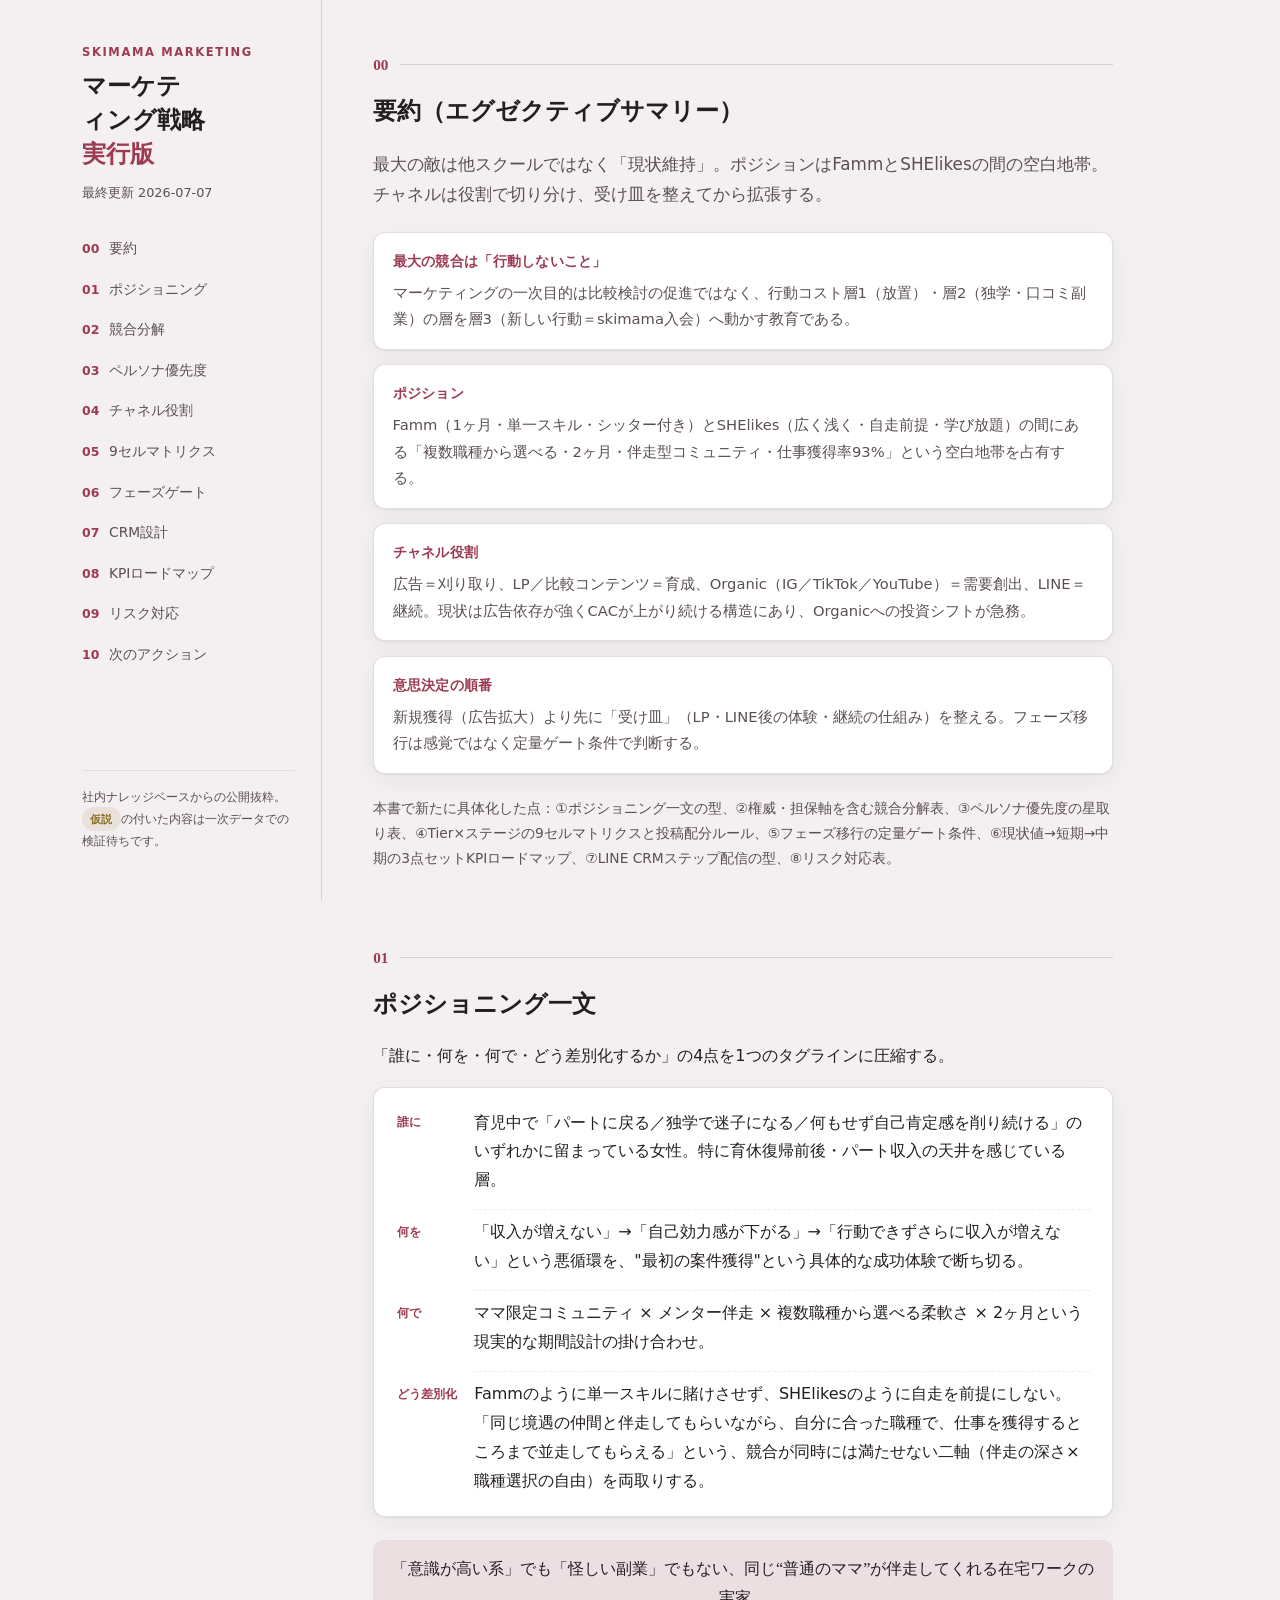
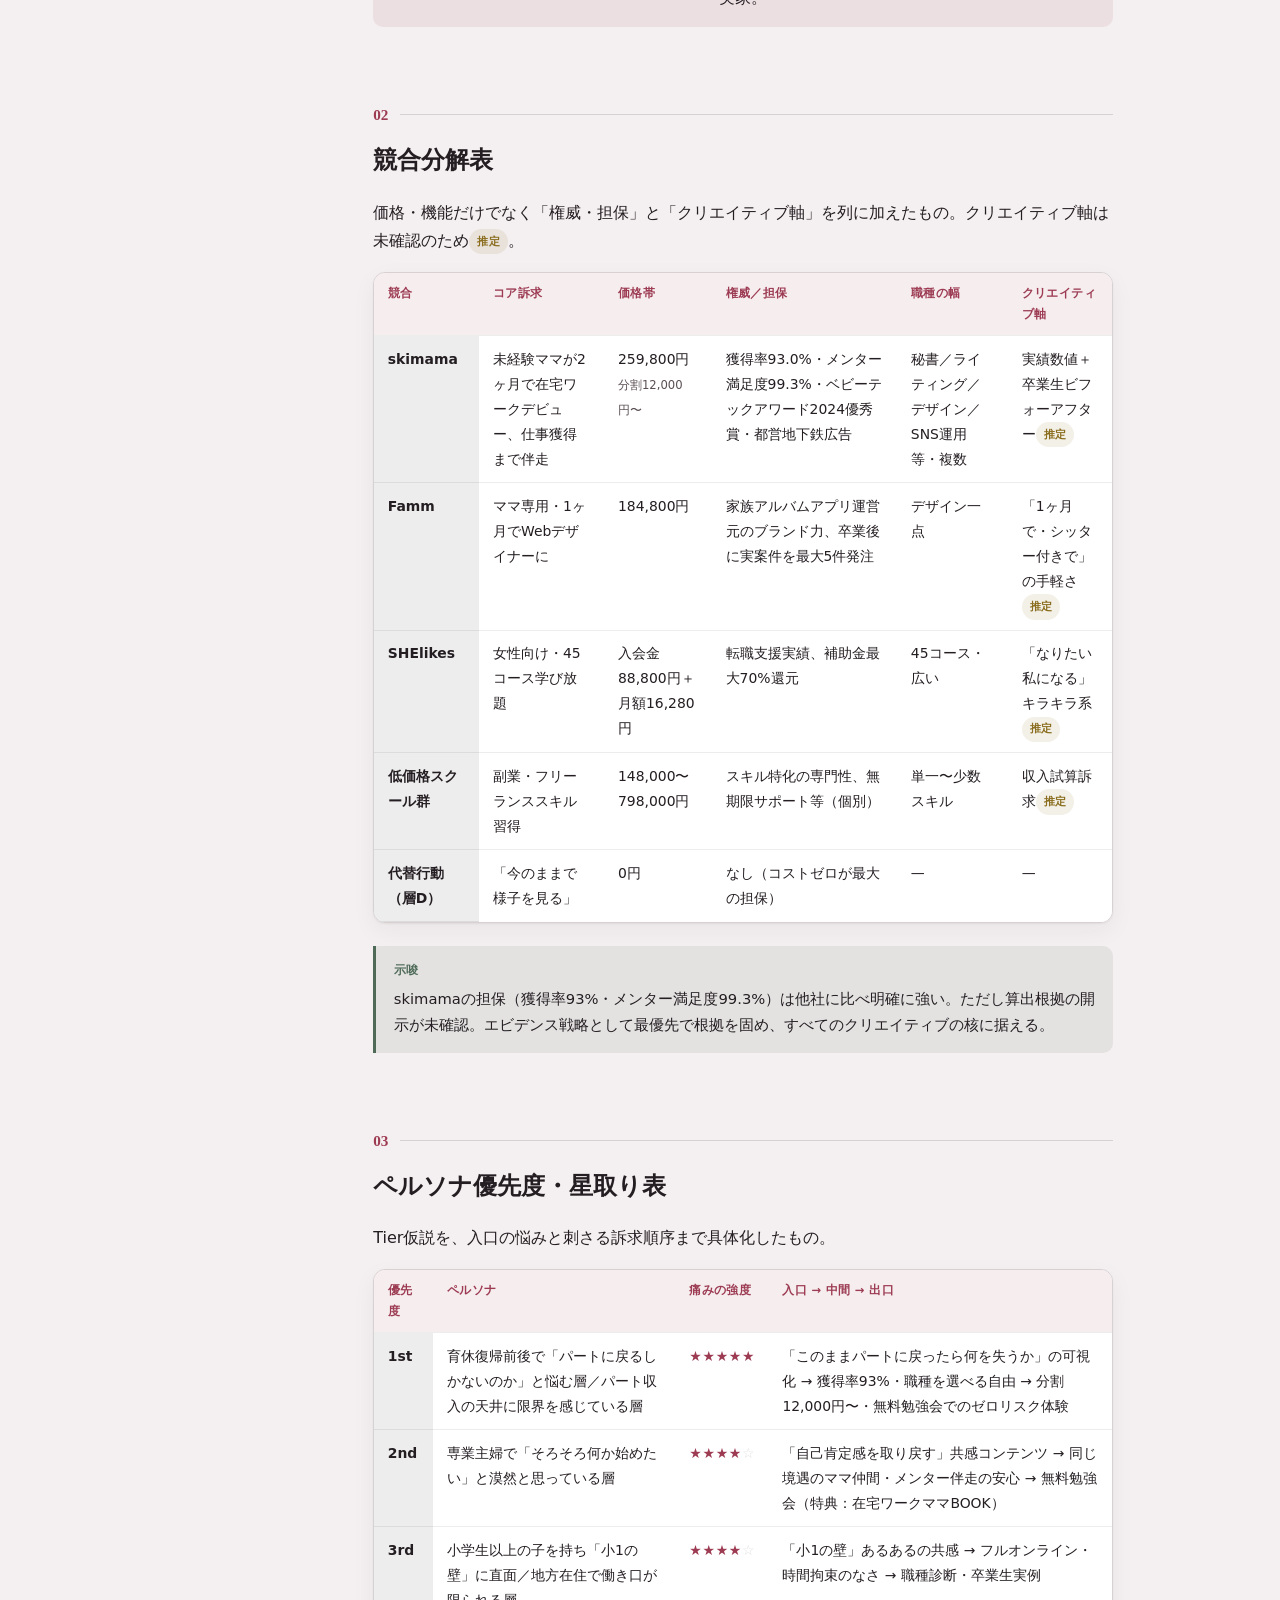
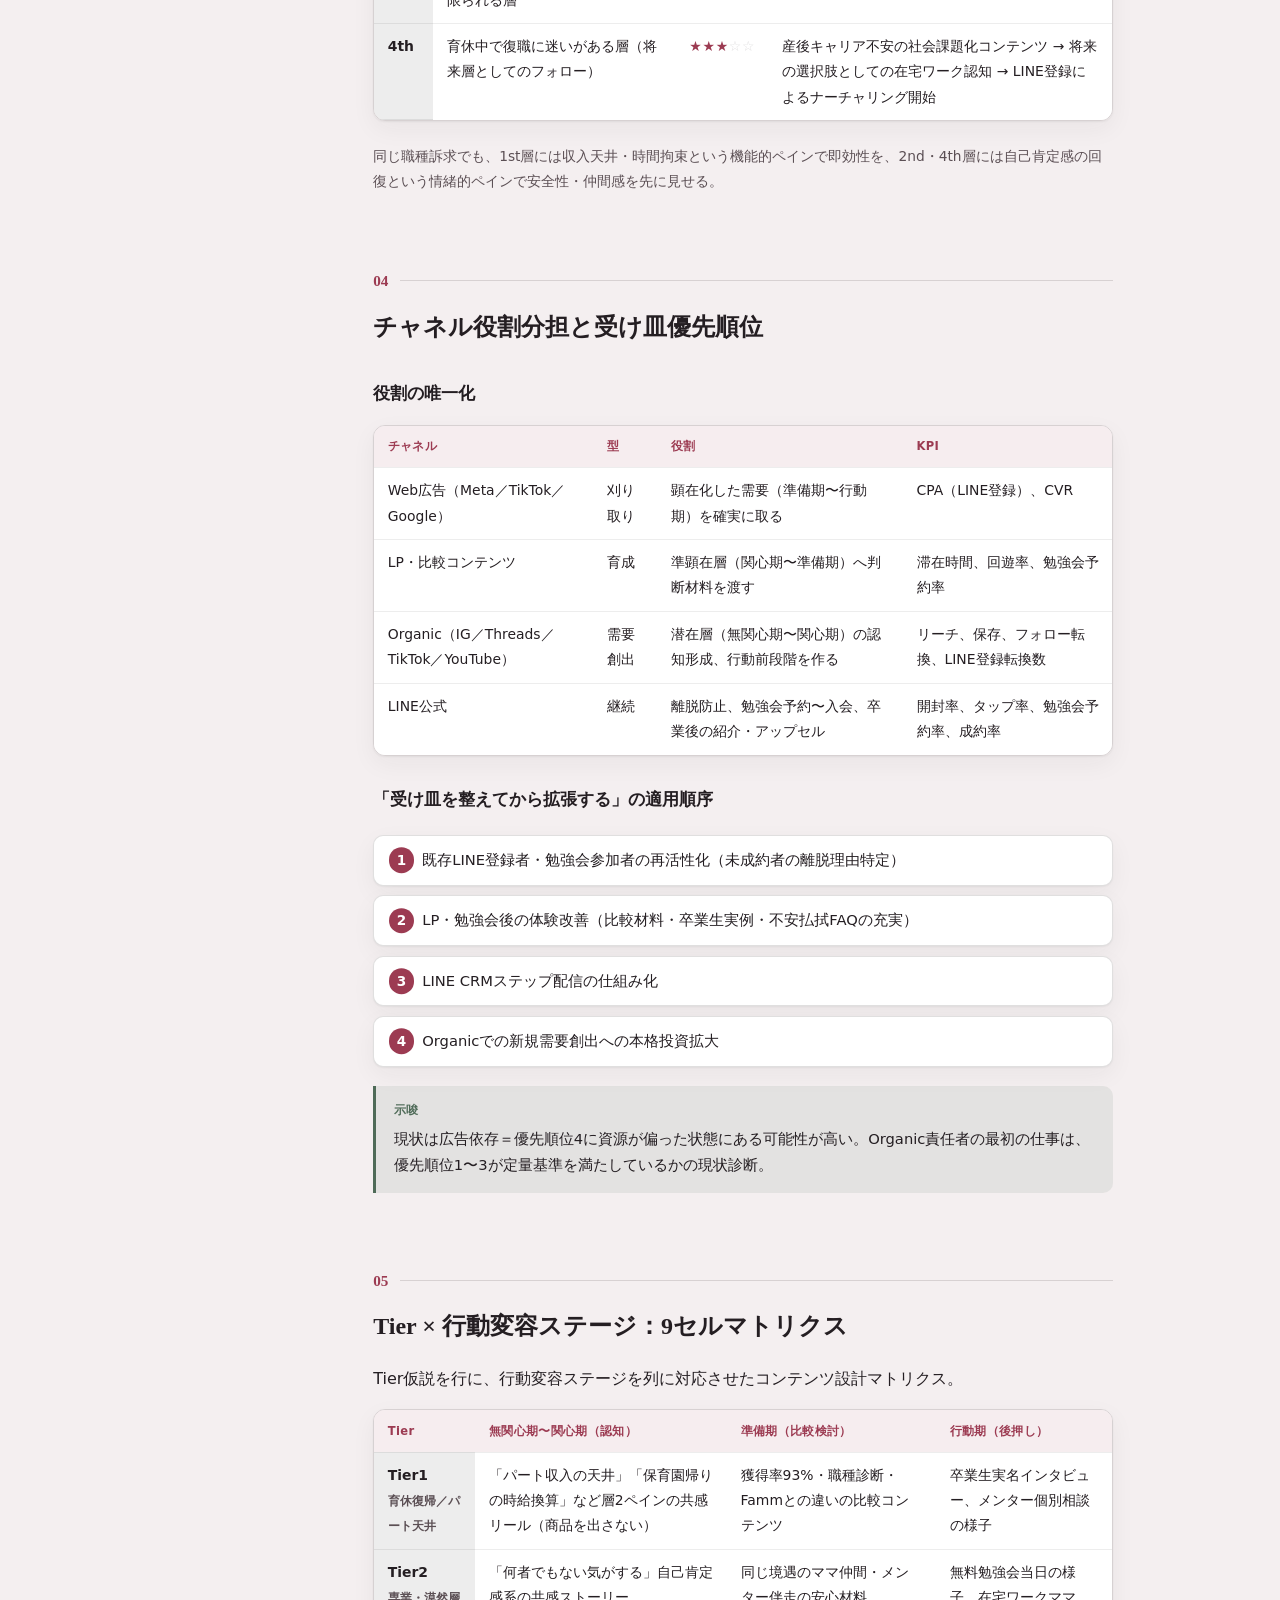
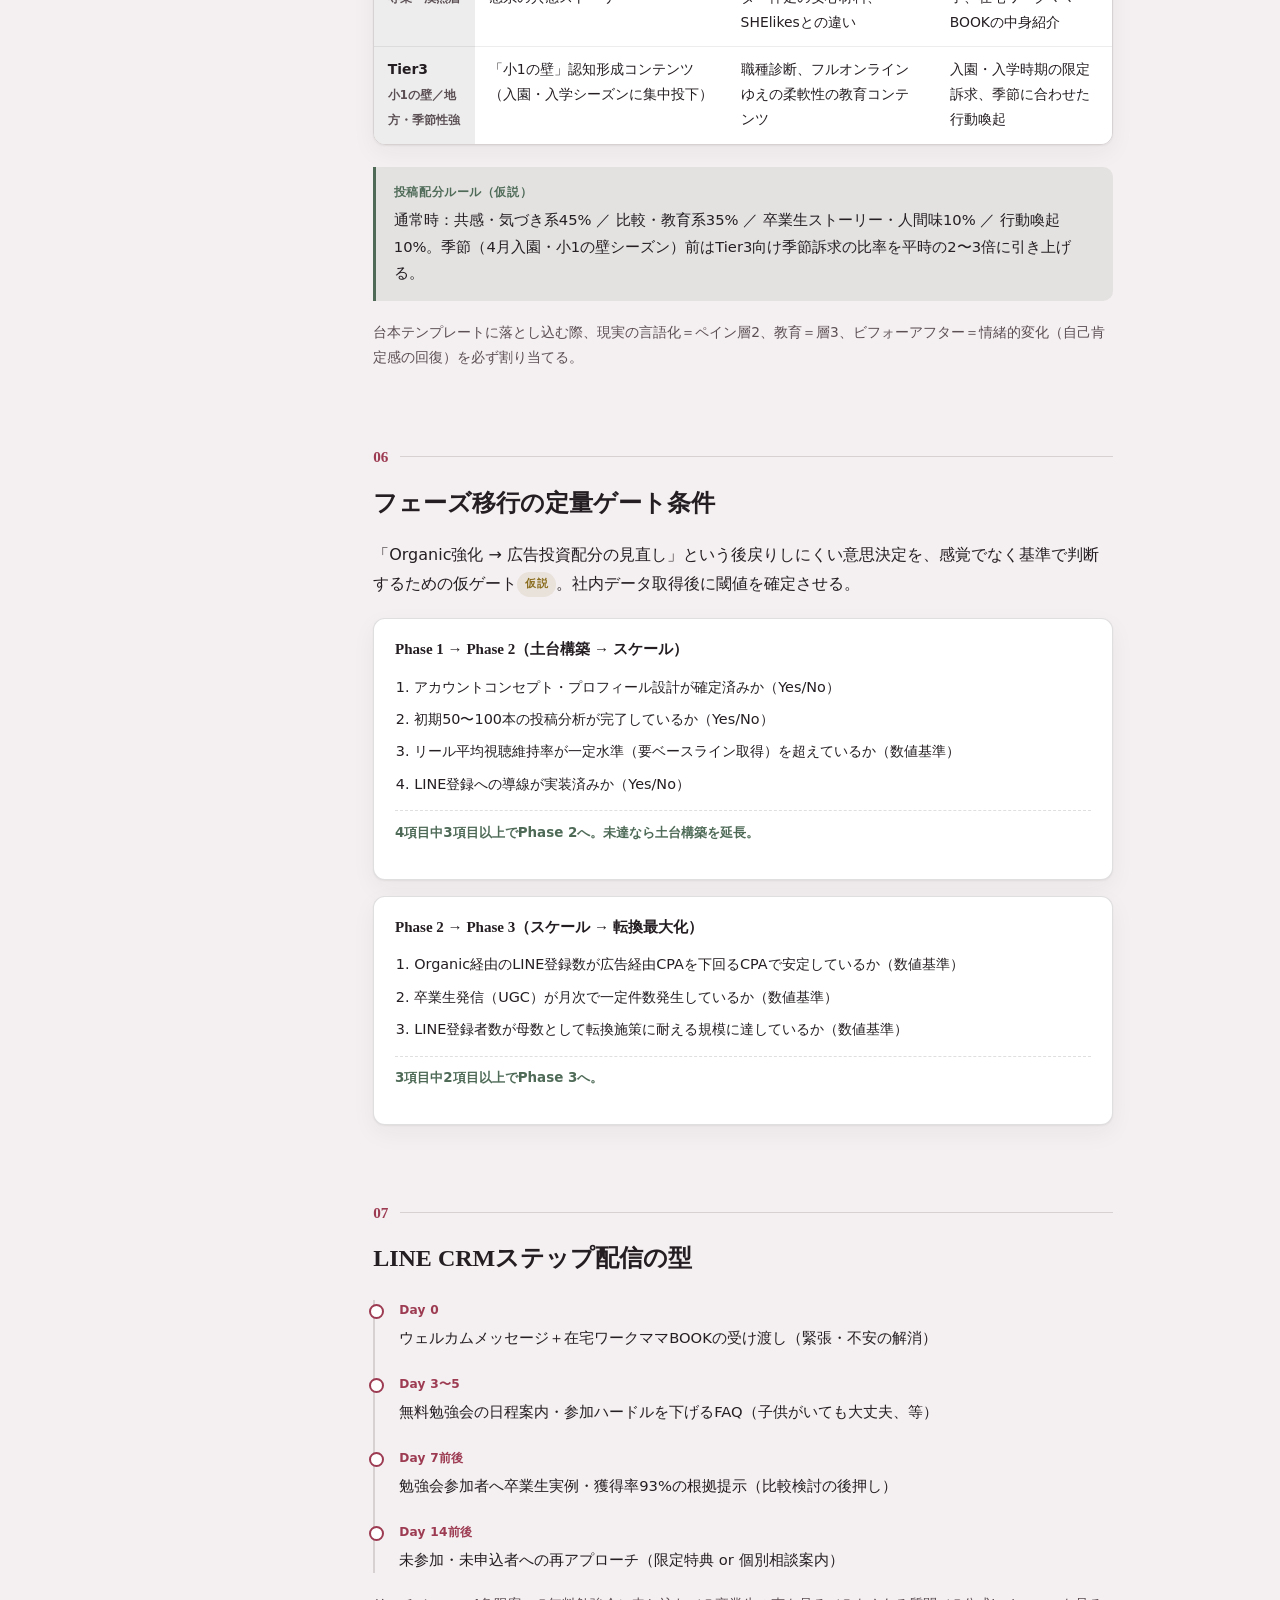
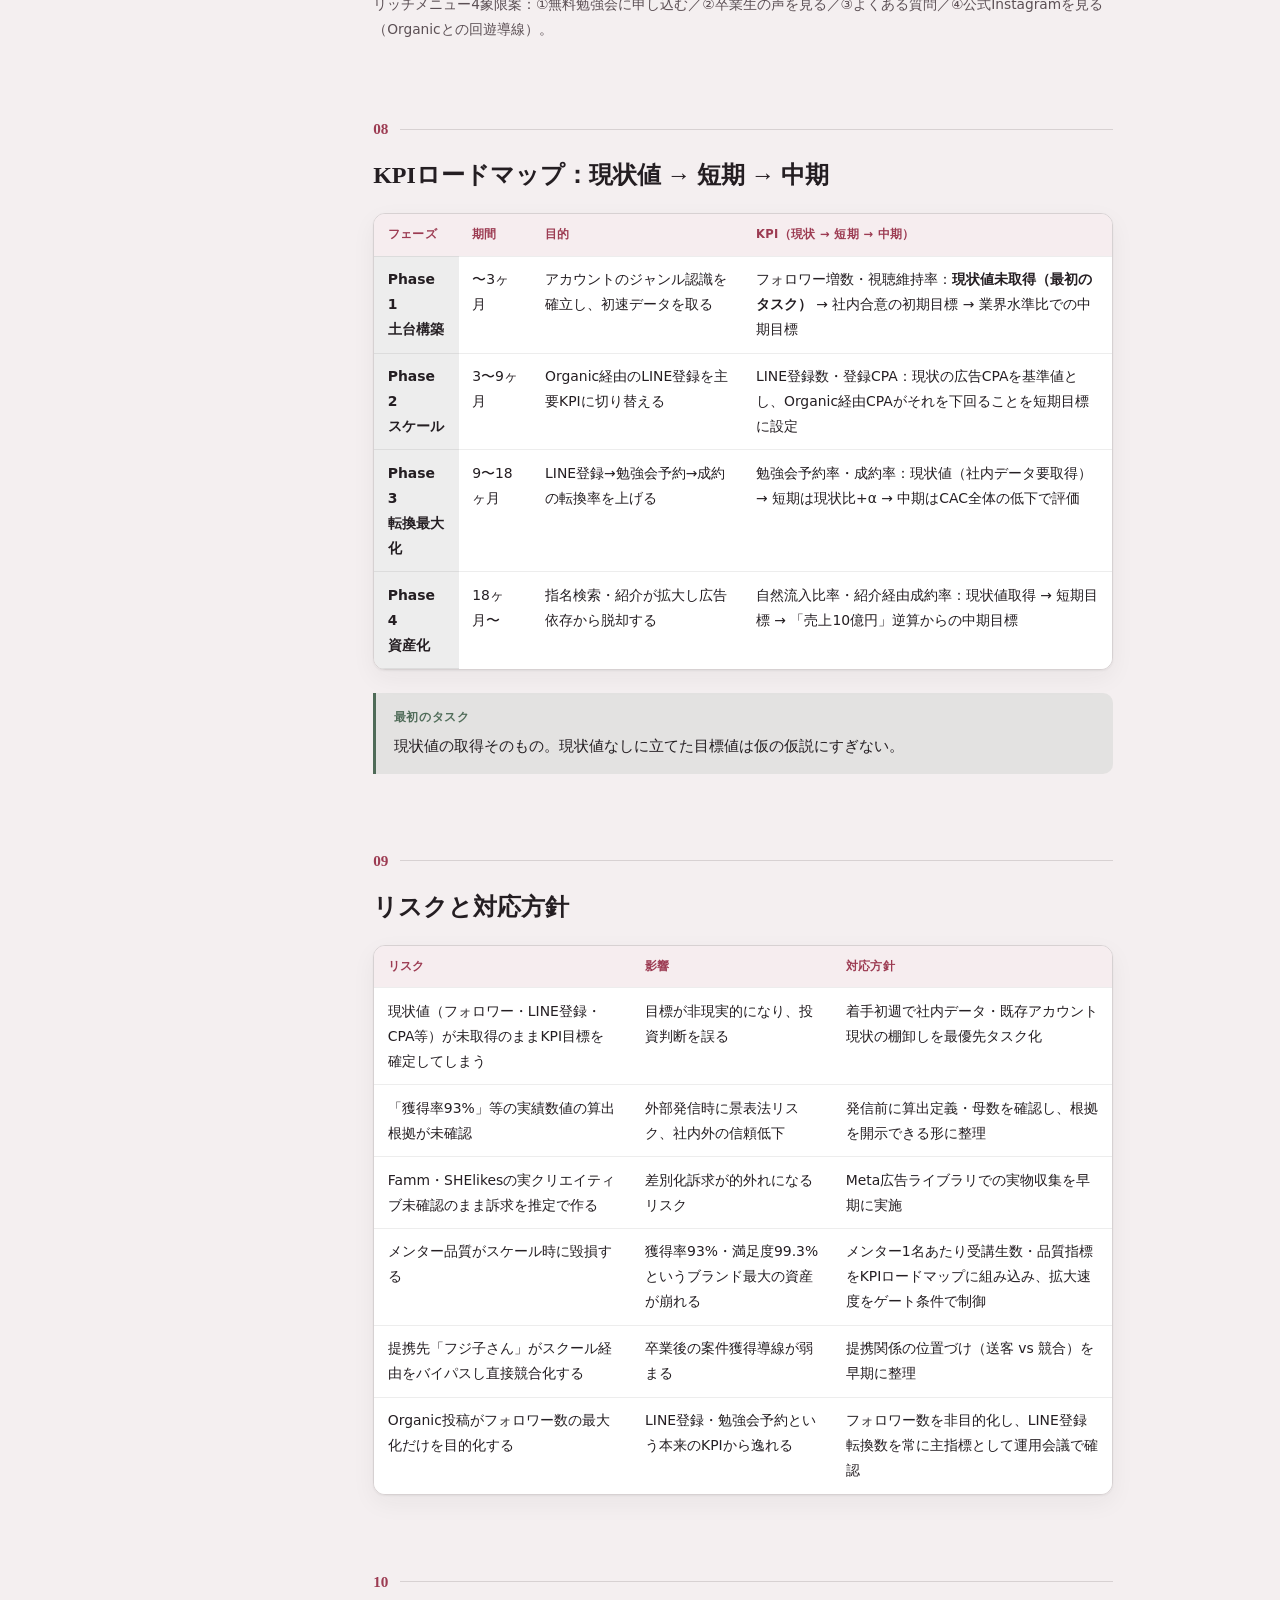
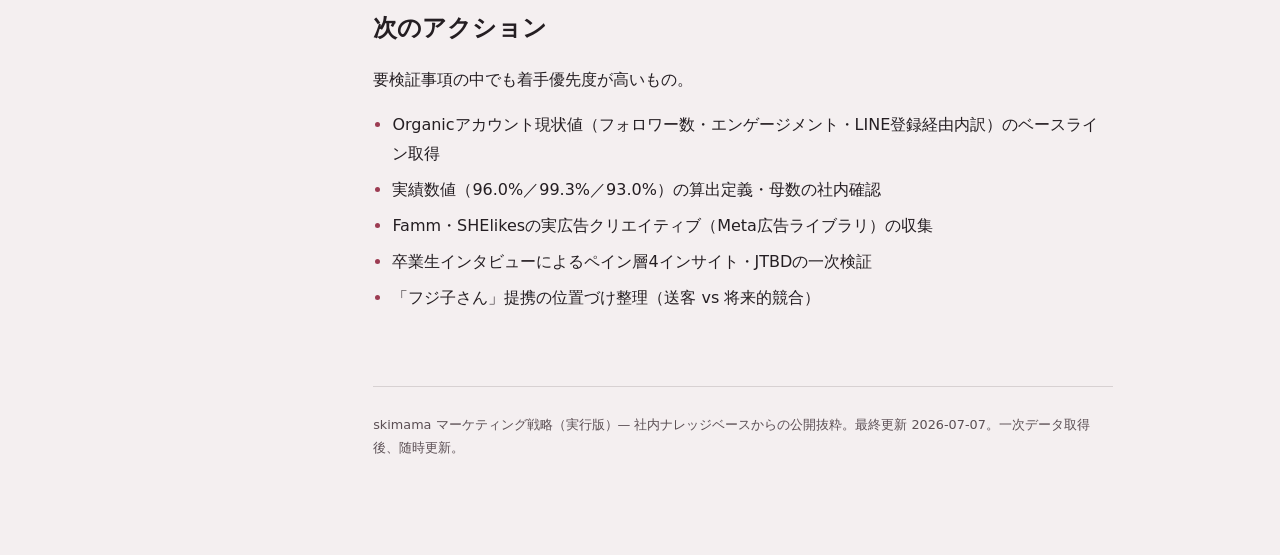
==== index.html @ 117ba05a "公開ページ(index.html)を追加: GitHub Pages用のデザイン版 サイドナビ・カード・9セルマトリクス等を備えた読みやすいレイアウトで 生Markdownの代わりにGitHub Pa" ====
<!doctype html>
<html lang="ja">
<head>
<meta charset="utf-8">
<meta name="viewport" content="width=device-width, initial-scale=1">
<meta name="color-scheme" content="light dark">
<title>skimama マーケティング戦略｜実行版</title>
<meta name="description" content="skimamaのマーケティング戦略（実行版）。ポジショニング・競合分解・9セルマトリクス・KPIロードマップ等をまとめた公開資料。">
<style>
  :root{
    --paper:#F4EFF0;
    --paper-raised:#FFFFFF;
    --ink:#241E22;
    --ink-soft:#5B4F54;
    --line:rgba(36,30,34,0.14);
    --line-soft:rgba(36,30,34,0.08);
    --accent:#9C3B52;
    --accent-soft:rgba(156,59,82,0.09);
    --accent-2:#4F6B58;
    --accent-2-soft:rgba(79,107,88,0.10);
    --hypo:#8A6D1E;
    --hypo-soft:rgba(138,109,30,0.10);
    --shadow: 0 1px 2px rgba(36,30,34,0.06), 0 8px 24px rgba(36,30,34,0.05);
  }
  @media (prefers-color-scheme: dark){
    :root{
      --paper:#201A1D;
      --paper-raised:#282124;
      --ink:#EDE6E8;
      --ink-soft:#B9ACB1;
      --line:rgba(237,230,232,0.16);
      --line-soft:rgba(237,230,232,0.09);
      --accent:#E38DA0;
      --accent-soft:rgba(227,141,160,0.12);
      --accent-2:#8FB69D;
      --accent-2-soft:rgba(143,182,157,0.12);
      --hypo:#D8B24A;
      --hypo-soft:rgba(216,178,74,0.12);
      --shadow: 0 1px 2px rgba(0,0,0,0.3), 0 8px 28px rgba(0,0,0,0.35);
    }
  }
  :root[data-theme="dark"]{
    --paper:#201A1D; --paper-raised:#282124; --ink:#EDE6E8; --ink-soft:#B9ACB1;
    --line:rgba(237,230,232,0.16); --line-soft:rgba(237,230,232,0.09);
    --accent:#E38DA0; --accent-soft:rgba(227,141,160,0.12);
    --accent-2:#8FB69D; --accent-2-soft:rgba(143,182,157,0.12);
    --hypo:#D8B24A; --hypo-soft:rgba(216,178,74,0.12);
    --shadow: 0 1px 2px rgba(0,0,0,0.3), 0 8px 28px rgba(0,0,0,0.35);
  }
  :root[data-theme="light"]{
    --paper:#F4EFF0; --paper-raised:#FFFFFF; --ink:#241E22; --ink-soft:#5B4F54;
    --line:rgba(36,30,34,0.14); --line-soft:rgba(36,30,34,0.08);
    --accent:#9C3B52; --accent-soft:rgba(156,59,82,0.09);
    --accent-2:#4F6B58; --accent-2-soft:rgba(79,107,88,0.10);
    --hypo:#8A6D1E; --hypo-soft:rgba(138,109,30,0.10);
    --shadow: 0 1px 2px rgba(36,30,34,0.06), 0 8px 24px rgba(36,30,34,0.05);
  }

  *{ box-sizing:border-box; }
  html{ -webkit-text-size-adjust:100%; }
  body{
    margin:0;
    background:var(--paper);
    color:var(--ink);
    font-family:"Hiragino Sans","Hiragino Kaku Gothic ProN","Yu Gothic","Noto Sans JP",system-ui,sans-serif;
    line-height:1.8;
    font-feature-settings:"palt" 1;
  }
  h1,h2,h3{
    font-family:"Noto Serif JP","Hiragino Mincho ProN","Yu Mincho",serif;
    font-weight:600;
    text-wrap:balance;
    color:var(--ink);
  }
  a{ color:var(--accent); }
  ::selection{ background:var(--accent-soft); }

  .layout{
    display:grid;
    grid-template-columns:272px minmax(0,1fr);
    max-width:1180px;
    margin:0 auto;
  }

  /* ---- rail / nav ---- */
  .rail{
    position:sticky; top:0;
    align-self:start;
    height:100vh;
    overflow-y:auto;
    padding:2.6rem 1.6rem 2rem 2rem;
    border-right:1px solid var(--line);
    display:flex; flex-direction:column; gap:1.6rem;
  }
  .eyebrow{
    margin:0; font-size:0.72rem; letter-spacing:0.14em;
    color:var(--accent); text-transform:uppercase; font-weight:700;
  }
  .rail-title{
    margin:0.5rem 0 0; font-size:1.5rem; line-height:1.4;
  }
  .rail-title span{ color:var(--accent); }
  .rail-meta{ margin:0.6rem 0 0; font-size:0.8rem; color:var(--ink-soft); }
  .toc{ display:flex; flex-direction:column; gap:0.15rem; }
  .toc a{
    display:flex; gap:0.6rem; align-items:baseline;
    padding:0.42rem 0.5rem; margin:0 -0.5rem;
    border-radius:8px;
    font-size:0.86rem; text-decoration:none; color:var(--ink-soft);
    transition:background 0.15s ease, color 0.15s ease;
  }
  .toc a:hover{ background:var(--accent-soft); color:var(--ink); }
  .toc a b{
    font-variant-numeric:tabular-nums;
    color:var(--accent); font-weight:700; font-size:0.78rem;
    min-width:1.4em;
  }
  .rail-note{
    margin-top:auto; padding-top:1rem; border-top:1px solid var(--line-soft);
    font-size:0.76rem; color:var(--ink-soft); line-height:1.7;
  }
  .rail-note a{ color:var(--accent); }
  details.mobile-toc{ display:none; }

  /* ---- content ---- */
  .content{ padding:3.2rem clamp(1.2rem,4vw,3.4rem) 6rem; min-width:0; }
  .content > section{ max-width:740px; margin:0 0 4.6rem; scroll-margin-top:1.5rem; }
  .content > section:last-child{ margin-bottom:2rem; }

  .kicker{
    display:flex; align-items:center; gap:0.7rem; margin-bottom:0.7rem;
  }
  .kicker .num{
    font-family:"Noto Serif JP",serif; font-weight:600; color:var(--accent);
    font-size:0.95rem; font-variant-numeric:tabular-nums;
  }
  .kicker .rule{ flex:1; height:1px; background:var(--line); }
  h2.h{ font-size:1.5rem; margin:0 0 1rem; }
  h3.h3{ font-size:1.08rem; margin:1.8rem 0 0.7rem; }
  p{ margin:0 0 1rem; }
  .lede{ font-size:1.05rem; color:var(--ink-soft); }

  .tag{
    display:inline-block; font-size:0.7rem; font-weight:700; letter-spacing:0.03em;
    padding:0.16rem 0.5rem; border-radius:999px; vertical-align:middle;
  }
  .tag.hypo{ background:var(--hypo-soft); color:var(--hypo); }
  .tag.core{ background:var(--accent-soft); color:var(--accent); }

  ul.plain{ margin:0 0 1rem; padding-left:1.2rem; }
  ul.plain li{ margin-bottom:0.45rem; }
  ul.plain li::marker{ color:var(--accent); }

  .callout{
    border-left:3px solid var(--accent-2);
    background:var(--accent-2-soft);
    padding:0.9rem 1.1rem;
    border-radius:0 10px 10px 0;
    font-size:0.92rem;
    margin:1.2rem 0;
  }
  .callout .label{
    display:block; font-size:0.72rem; font-weight:700; letter-spacing:0.05em;
    color:var(--accent-2); margin-bottom:0.3rem;
  }

  /* summary cards on s0 */
  .summary-grid{
    display:grid; grid-template-columns:1fr; gap:0.9rem; margin-top:1.4rem;
  }
  .summary-grid .card{
    background:var(--paper-raised); border:1px solid var(--line);
    border-radius:12px; padding:1rem 1.15rem; box-shadow:var(--shadow);
  }
  .summary-grid .card h4{
    margin:0 0 0.4rem; font-size:0.86rem; color:var(--accent);
    font-family:inherit; letter-spacing:0.02em;
  }
  .summary-grid .card p{ margin:0; font-size:0.92rem; color:var(--ink-soft); }

  /* positioning definition grid */
  .define-grid{
    display:grid; grid-template-columns:auto 1fr; gap:0.5rem 1.1rem;
    background:var(--paper-raised); border:1px solid var(--line);
    border-radius:12px; padding:1.3rem 1.4rem; box-shadow:var(--shadow);
    margin:1rem 0 1.4rem;
  }
  .define-grid dt{
    font-size:0.78rem; font-weight:700; color:var(--accent);
    white-space:nowrap; padding-top:0.15rem;
  }
  .define-grid dd{ margin:0; padding-bottom:0.9rem; border-bottom:1px dashed var(--line-soft); }
  .define-grid dt:last-of-type + dd, .define-grid dd:last-child{ border-bottom:none; padding-bottom:0; }
  .tagline{
    margin:1rem 0 0; padding:0.9rem 1.1rem; text-align:center;
    background:var(--accent-soft); border-radius:10px;
    font-family:"Noto Serif JP",serif; color:var(--ink); font-size:1.02rem;
  }

  /* tables */
  .twrap{ overflow-x:auto; margin:1rem 0 1.4rem; border:1px solid var(--line); border-radius:12px; box-shadow:var(--shadow); }
  table{ border-collapse:collapse; width:100%; min-width:560px; font-size:0.87rem; background:var(--paper-raised); }
  table caption{ text-align:left; padding:0.7rem 1rem 0; font-size:0.78rem; color:var(--ink-soft); }
  th, td{ padding:0.65rem 0.85rem; text-align:left; border-bottom:1px solid var(--line-soft); vertical-align:top; }
  thead th{
    background:var(--accent-soft); color:var(--accent);
    font-size:0.72rem; letter-spacing:0.03em; font-weight:700;
    position:sticky; top:0;
  }
  tbody tr:last-child td{ border-bottom:none; }
  tbody th[scope="row"]{ font-weight:700; color:var(--ink); background:var(--line-soft); }
  td.num, th.num{ font-variant-numeric:tabular-nums; }
  td small, .muted{ color:var(--ink-soft); }

  /* stars */
  .stars{ color:var(--accent); letter-spacing:0.05em; font-variant-numeric:tabular-nums; }
  .stars .off{ color:var(--line); }

  /* timeline (CRM / sequential) */
  .timeline{ list-style:none; margin:1.2rem 0; padding:0; border-left:2px solid var(--line); }
  .timeline li{ position:relative; padding:0 0 1.4rem 1.5rem; }
  .timeline li:last-child{ padding-bottom:0; }
  .timeline li::before{
    content:""; position:absolute; left:-6.5px; top:0.3rem;
    width:11px; height:11px; border-radius:50%;
    background:var(--paper-raised); border:2px solid var(--accent);
  }
  .timeline .when{ font-size:0.76rem; font-weight:700; color:var(--accent); letter-spacing:0.02em; }
  .timeline .what{ margin-top:0.2rem; font-size:0.92rem; }

  /* gate cards */
  .gate-grid{ display:grid; grid-template-columns:1fr; gap:1rem; margin:1.2rem 0; }
  .gate-card{ background:var(--paper-raised); border:1px solid var(--line); border-radius:12px; padding:1.1rem 1.3rem; box-shadow:var(--shadow); }
  .gate-card h4{ margin:0 0 0.7rem; font-size:0.94rem; font-family:"Noto Serif JP",serif; }
  .gate-card ol{ margin:0 0 0.8rem; padding-left:1.2rem; }
  .gate-card ol li{ margin-bottom:0.4rem; font-size:0.9rem; }
  .gate-card .verdict{
    font-size:0.84rem; font-weight:700; color:var(--accent-2);
    border-top:1px dashed var(--line); padding-top:0.6rem; margin-top:0.6rem;
  }

  /* priority ordered list (受け皿) */
  ol.priority{ list-style:none; margin:1.2rem 0; padding:0; counter-reset:pr; }
  ol.priority li{
    counter-increment:pr; position:relative; padding:0.7rem 1rem 0.7rem 3rem;
    background:var(--paper-raised); border:1px solid var(--line); border-radius:10px;
    margin-bottom:0.6rem; font-size:0.92rem; box-shadow:var(--shadow);
  }
  ol.priority li::before{
    content:counter(pr); position:absolute; left:0.9rem; top:50%; transform:translateY(-50%);
    width:1.6rem; height:1.6rem; border-radius:50%; background:var(--accent); color:var(--paper-raised);
    display:flex; align-items:center; justify-content:center; font-weight:700; font-size:0.85rem;
    font-variant-numeric:tabular-nums;
  }

  footer.doc-footer{
    max-width:740px; padding-top:1.6rem; border-top:1px solid var(--line);
    font-size:0.8rem; color:var(--ink-soft);
  }

  @media (max-width:860px){
    .layout{ grid-template-columns:1fr; }
    .rail{
      position:sticky; height:auto; padding:1rem 1.2rem; border-right:none; border-bottom:1px solid var(--line);
      flex-direction:row; align-items:center; justify-content:space-between; gap:0.8rem;
    }
    .rail-title{ font-size:1.1rem; }
    .rail-meta, .rail-note, .toc{ display:none; }
    details.mobile-toc{ display:block; }
    details.mobile-toc summary{
      cursor:pointer; list-style:none; font-size:0.8rem; font-weight:700;
      color:var(--accent); border:1px solid var(--accent); border-radius:999px;
      padding:0.4rem 0.9rem;
    }
    details.mobile-toc summary::-webkit-details-marker{ display:none; }
    details.mobile-toc[open] summary{ margin-bottom:0.6rem; }
    details.mobile-toc .toc{ display:flex; position:absolute; right:1.2rem; top:3.4rem; z-index:5;
      background:var(--paper-raised); border:1px solid var(--line); border-radius:10px; padding:0.5rem; box-shadow:var(--shadow); }
    .content{ padding:2rem 1.1rem 4rem; }
  }

  @media (prefers-reduced-motion:no-preference){
    .toc a{ transition:background 0.15s ease,color 0.15s ease; }
  }
</style>
</head>
<body>

<div class="layout">
  <aside class="rail">
    <div>
      <p class="eyebrow">skimama marketing</p>
      <h1 class="rail-title">マーケティング戦略<br><span>実行版</span></h1>
      <p class="rail-meta">最終更新 2026-07-07</p>
      <details class="mobile-toc">
        <summary>目次を開く</summary>
        <nav class="toc">
          <a href="#s0"><b>00</b>要約</a>
          <a href="#s1"><b>01</b>ポジショニング</a>
          <a href="#s2"><b>02</b>競合分解</a>
          <a href="#s3"><b>03</b>ペルソナ優先度</a>
          <a href="#s4"><b>04</b>チャネル役割</a>
          <a href="#s5"><b>05</b>9セルマトリクス</a>
          <a href="#s6"><b>06</b>フェーズゲート</a>
          <a href="#s7"><b>07</b>CRM設計</a>
          <a href="#s8"><b>08</b>KPIロードマップ</a>
          <a href="#s9"><b>09</b>リスク対応</a>
          <a href="#s10"><b>10</b>次のアクション</a>
        </nav>
      </details>
    </div>
    <nav class="toc">
      <a href="#s0"><b>00</b>要約</a>
      <a href="#s1"><b>01</b>ポジショニング</a>
      <a href="#s2"><b>02</b>競合分解</a>
      <a href="#s3"><b>03</b>ペルソナ優先度</a>
      <a href="#s4"><b>04</b>チャネル役割</a>
      <a href="#s5"><b>05</b>9セルマトリクス</a>
      <a href="#s6"><b>06</b>フェーズゲート</a>
      <a href="#s7"><b>07</b>CRM設計</a>
      <a href="#s8"><b>08</b>KPIロードマップ</a>
      <a href="#s9"><b>09</b>リスク対応</a>
      <a href="#s10"><b>10</b>次のアクション</a>
    </nav>
    <p class="rail-note">社内ナレッジベースからの公開抜粋。<span class="tag hypo">仮説</span>の付いた内容は一次データでの検証待ちです。</p>
  </aside>

  <main class="content">

    <section id="s0">
      <div class="kicker"><span class="num">00</span><span class="rule"></span></div>
      <h2 class="h">要約（エグゼクティブサマリー）</h2>
      <p class="lede">最大の敵は他スクールではなく「現状維持」。ポジションはFammとSHElikesの間の空白地帯。チャネルは役割で切り分け、受け皿を整えてから拡張する。</p>
      <div class="summary-grid">
        <div class="card">
          <h4>最大の競合は「行動しないこと」</h4>
          <p>マーケティングの一次目的は比較検討の促進ではなく、行動コスト層1（放置）・層2（独学・口コミ副業）の層を層3（新しい行動＝skimama入会）へ動かす教育である。</p>
        </div>
        <div class="card">
          <h4>ポジション</h4>
          <p>Famm（1ヶ月・単一スキル・シッター付き）とSHElikes（広く浅く・自走前提・学び放題）の間にある「複数職種から選べる・2ヶ月・伴走型コミュニティ・仕事獲得率93%」という空白地帯を占有する。</p>
        </div>
        <div class="card">
          <h4>チャネル役割</h4>
          <p>広告＝刈り取り、LP／比較コンテンツ＝育成、Organic（IG／TikTok／YouTube）＝需要創出、LINE＝継続。現状は広告依存が強くCACが上がり続ける構造にあり、Organicへの投資シフトが急務。</p>
        </div>
        <div class="card">
          <h4>意思決定の順番</h4>
          <p>新規獲得（広告拡大）より先に「受け皿」（LP・LINE後の体験・継続の仕組み）を整える。フェーズ移行は感覚ではなく定量ゲート条件で判断する。</p>
        </div>
      </div>
      <p style="margin-top:1.4rem; font-size:0.86rem;" class="muted">本書で新たに具体化した点：①ポジショニング一文の型、②権威・担保軸を含む競合分解表、③ペルソナ優先度の星取り表、④Tier×ステージの9セルマトリクスと投稿配分ルール、⑤フェーズ移行の定量ゲート条件、⑥現状値→短期→中期の3点セットKPIロードマップ、⑦LINE CRMステップ配信の型、⑧リスク対応表。</p>
    </section>

    <section id="s1">
      <div class="kicker"><span class="num">01</span><span class="rule"></span></div>
      <h2 class="h">ポジショニング一文</h2>
      <p>「誰に・何を・何で・どう差別化するか」の4点を1つのタグラインに圧縮する。</p>
      <dl class="define-grid">
        <dt>誰に</dt>
        <dd>育児中で「パートに戻る／独学で迷子になる／何もせず自己肯定感を削り続ける」のいずれかに留まっている女性。特に育休復帰前後・パート収入の天井を感じている層。</dd>
        <dt>何を</dt>
        <dd>「収入が増えない」→「自己効力感が下がる」→「行動できずさらに収入が増えない」という悪循環を、"最初の案件獲得"という具体的な成功体験で断ち切る。</dd>
        <dt>何で</dt>
        <dd>ママ限定コミュニティ × メンター伴走 × 複数職種から選べる柔軟さ × 2ヶ月という現実的な期間設計の掛け合わせ。</dd>
        <dt>どう差別化</dt>
        <dd>Fammのように単一スキルに賭けさせず、SHElikesのように自走を前提にしない。「同じ境遇の仲間と伴走してもらいながら、自分に合った職種で、仕事を獲得するところまで並走してもらえる」という、競合が同時には満たせない二軸（伴走の深さ×職種選択の自由）を両取りする。</dd>
      </dl>
      <p class="tagline">「意識が高い系」でも「怪しい副業」でもない、同じ“普通のママ”が伴走してくれる在宅ワークの実家。</p>
    </section>

    <section id="s2">
      <div class="kicker"><span class="num">02</span><span class="rule"></span></div>
      <h2 class="h">競合分解表</h2>
      <p>価格・機能だけでなく「権威・担保」と「クリエイティブ軸」を列に加えたもの。クリエイティブ軸は未確認のため<span class="tag hypo">推定</span>。</p>
      <div class="twrap">
        <table>
          <thead>
            <tr><th>競合</th><th>コア訴求</th><th class="num">価格帯</th><th>権威／担保</th><th>職種の幅</th><th>クリエイティブ軸</th></tr>
          </thead>
          <tbody>
            <tr>
              <th scope="row">skimama</th>
              <td>未経験ママが2ヶ月で在宅ワークデビュー、仕事獲得まで伴走</td>
              <td class="num">259,800円<br><small class="muted">分割12,000円〜</small></td>
              <td>獲得率93.0%・メンター満足度99.3%・ベビーテックアワード2024優秀賞・都営地下鉄広告</td>
              <td>秘書／ライティング／デザイン／SNS運用等・複数</td>
              <td>実績数値＋卒業生ビフォーアフター<span class="tag hypo">推定</span></td>
            </tr>
            <tr>
              <th scope="row">Famm</th>
              <td>ママ専用・1ヶ月でWebデザイナーに</td>
              <td class="num">184,800円</td>
              <td>家族アルバムアプリ運営元のブランド力、卒業後に実案件を最大5件発注</td>
              <td>デザイン一点</td>
              <td>「1ヶ月で・シッター付きで」の手軽さ<span class="tag hypo">推定</span></td>
            </tr>
            <tr>
              <th scope="row">SHElikes</th>
              <td>女性向け・45コース学び放題</td>
              <td class="num">入会金88,800円＋<br>月額16,280円</td>
              <td>転職支援実績、補助金最大70%還元</td>
              <td>45コース・広い</td>
              <td>「なりたい私になる」キラキラ系<span class="tag hypo">推定</span></td>
            </tr>
            <tr>
              <th scope="row">低価格スクール群</th>
              <td>副業・フリーランススキル習得</td>
              <td class="num">148,000〜<br>798,000円</td>
              <td>スキル特化の専門性、無期限サポート等（個別）</td>
              <td>単一〜少数スキル</td>
              <td>収入試算訴求<span class="tag hypo">推定</span></td>
            </tr>
            <tr>
              <th scope="row">代替行動（層D）</th>
              <td>「今のままで様子を見る」</td>
              <td class="num">0円</td>
              <td>なし（コストゼロが最大の担保）</td>
              <td>—</td>
              <td>—</td>
            </tr>
          </tbody>
        </table>
      </div>
      <div class="callout">
        <span class="label">示唆</span>
        skimamaの担保（獲得率93%・メンター満足度99.3%）は他社に比べ明確に強い。ただし算出根拠の開示が未確認。エビデンス戦略として最優先で根拠を固め、すべてのクリエイティブの核に据える。
      </div>
    </section>

    <section id="s3">
      <div class="kicker"><span class="num">03</span><span class="rule"></span></div>
      <h2 class="h">ペルソナ優先度・星取り表</h2>
      <p>Tier仮説を、入口の悩みと刺さる訴求順序まで具体化したもの。</p>
      <div class="twrap">
        <table>
          <thead>
            <tr><th>優先度</th><th>ペルソナ</th><th>痛みの強度</th><th>入口 → 中間 → 出口</th></tr>
          </thead>
          <tbody>
            <tr>
              <th scope="row">1st</th>
              <td>育休復帰前後で「パートに戻るしかないのか」と悩む層／パート収入の天井に限界を感じている層</td>
              <td class="stars">★★★★★</td>
              <td>「このままパートに戻ったら何を失うか」の可視化 → 獲得率93%・職種を選べる自由 → 分割12,000円〜・無料勉強会でのゼロリスク体験</td>
            </tr>
            <tr>
              <th scope="row">2nd</th>
              <td>専業主婦で「そろそろ何か始めたい」と漠然と思っている層</td>
              <td class="stars">★★★★<span class="off">☆</span></td>
              <td>「自己肯定感を取り戻す」共感コンテンツ → 同じ境遇のママ仲間・メンター伴走の安心 → 無料勉強会（特典：在宅ワークママBOOK）</td>
            </tr>
            <tr>
              <th scope="row">3rd</th>
              <td>小学生以上の子を持ち「小1の壁」に直面／地方在住で働き口が限られる層</td>
              <td class="stars">★★★★<span class="off">☆</span></td>
              <td>「小1の壁」あるあるの共感 → フルオンライン・時間拘束のなさ → 職種診断・卒業生実例</td>
            </tr>
            <tr>
              <th scope="row">4th</th>
              <td>育休中で復職に迷いがある層（将来層としてのフォロー）</td>
              <td class="stars">★★★<span class="off">☆☆</span></td>
              <td>産後キャリア不安の社会課題化コンテンツ → 将来の選択肢としての在宅ワーク認知 → LINE登録によるナーチャリング開始</td>
            </tr>
          </tbody>
        </table>
      </div>
      <p class="muted" style="font-size:0.86rem;">同じ職種訴求でも、1st層には収入天井・時間拘束という機能的ペインで即効性を、2nd・4th層には自己肯定感の回復という情緒的ペインで安全性・仲間感を先に見せる。</p>
    </section>

    <section id="s4">
      <div class="kicker"><span class="num">04</span><span class="rule"></span></div>
      <h2 class="h">チャネル役割分担と受け皿優先順位</h2>
      <h3 class="h3">役割の唯一化</h3>
      <div class="twrap">
        <table>
          <thead><tr><th>チャネル</th><th>型</th><th>役割</th><th>KPI</th></tr></thead>
          <tbody>
            <tr><td>Web広告（Meta／TikTok／Google）</td><td>刈り取り</td><td>顕在化した需要（準備期〜行動期）を確実に取る</td><td>CPA（LINE登録）、CVR</td></tr>
            <tr><td>LP・比較コンテンツ</td><td>育成</td><td>準顕在層（関心期〜準備期）へ判断材料を渡す</td><td>滞在時間、回遊率、勉強会予約率</td></tr>
            <tr><td>Organic（IG／Threads／TikTok／YouTube）</td><td>需要創出</td><td>潜在層（無関心期〜関心期）の認知形成、行動前段階を作る</td><td>リーチ、保存、フォロー転換、LINE登録転換数</td></tr>
            <tr><td>LINE公式</td><td>継続</td><td>離脱防止、勉強会予約〜入会、卒業後の紹介・アップセル</td><td>開封率、タップ率、勉強会予約率、成約率</td></tr>
          </tbody>
        </table>
      </div>
      <h3 class="h3">「受け皿を整えてから拡張する」の適用順序</h3>
      <ol class="priority">
        <li>既存LINE登録者・勉強会参加者の再活性化（未成約者の離脱理由特定）</li>
        <li>LP・勉強会後の体験改善（比較材料・卒業生実例・不安払拭FAQの充実）</li>
        <li>LINE CRMステップ配信の仕組み化</li>
        <li>Organicでの新規需要創出への本格投資拡大</li>
      </ol>
      <div class="callout">
        <span class="label">示唆</span>
        現状は広告依存＝優先順位4に資源が偏った状態にある可能性が高い。Organic責任者の最初の仕事は、優先順位1〜3が定量基準を満たしているかの現状診断。
      </div>
    </section>

    <section id="s5">
      <div class="kicker"><span class="num">05</span><span class="rule"></span></div>
      <h2 class="h">Tier × 行動変容ステージ：9セルマトリクス</h2>
      <p>Tier仮説を行に、行動変容ステージを列に対応させたコンテンツ設計マトリクス。</p>
      <div class="twrap">
        <table>
          <thead><tr><th>Tier</th><th>無関心期〜関心期（認知）</th><th>準備期（比較検討）</th><th>行動期（後押し）</th></tr></thead>
          <tbody>
            <tr>
              <th scope="row">Tier1<br><small class="muted">育休復帰／パート天井</small></th>
              <td>「パート収入の天井」「保育園帰りの時給換算」など層2ペインの共感リール（商品を出さない）</td>
              <td>獲得率93%・職種診断・Fammとの違いの比較コンテンツ</td>
              <td>卒業生実名インタビュー、メンター個別相談の様子</td>
            </tr>
            <tr>
              <th scope="row">Tier2<br><small class="muted">専業・漠然層</small></th>
              <td>「何者でもない気がする」自己肯定感系の共感ストーリー</td>
              <td>同じ境遇のママ仲間・メンター伴走の安心材料、SHElikesとの違い</td>
              <td>無料勉強会当日の様子、在宅ワークママBOOKの中身紹介</td>
            </tr>
            <tr>
              <th scope="row">Tier3<br><small class="muted">小1の壁／地方・季節性強</small></th>
              <td>「小1の壁」認知形成コンテンツ（入園・入学シーズンに集中投下）</td>
              <td>職種診断、フルオンラインゆえの柔軟性の教育コンテンツ</td>
              <td>入園・入学時期の限定訴求、季節に合わせた行動喚起</td>
            </tr>
          </tbody>
        </table>
      </div>
      <div class="callout">
        <span class="label">投稿配分ルール（仮説）</span>
        通常時：共感・気づき系45% ／ 比較・教育系35% ／ 卒業生ストーリー・人間味10% ／ 行動喚起10%。季節（4月入園・小1の壁シーズン）前はTier3向け季節訴求の比率を平時の2〜3倍に引き上げる。
      </div>
      <p class="muted" style="font-size:0.86rem;">台本テンプレートに落とし込む際、現実の言語化＝ペイン層2、教育＝層3、ビフォーアフター＝情緒的変化（自己肯定感の回復）を必ず割り当てる。</p>
    </section>

    <section id="s6">
      <div class="kicker"><span class="num">06</span><span class="rule"></span></div>
      <h2 class="h">フェーズ移行の定量ゲート条件</h2>
      <p>「Organic強化 → 広告投資配分の見直し」という後戻りしにくい意思決定を、感覚でなく基準で判断するための仮ゲート<span class="tag hypo">仮説</span>。社内データ取得後に閾値を確定させる。</p>
      <div class="gate-grid">
        <div class="gate-card">
          <h4>Phase 1 → Phase 2（土台構築 → スケール）</h4>
          <ol>
            <li>アカウントコンセプト・プロフィール設計が確定済みか（Yes/No）</li>
            <li>初期50〜100本の投稿分析が完了しているか（Yes/No）</li>
            <li>リール平均視聴維持率が一定水準（要ベースライン取得）を超えているか（数値基準）</li>
            <li>LINE登録への導線が実装済みか（Yes/No）</li>
          </ol>
          <p class="verdict">4項目中3項目以上でPhase 2へ。未達なら土台構築を延長。</p>
        </div>
        <div class="gate-card">
          <h4>Phase 2 → Phase 3（スケール → 転換最大化）</h4>
          <ol>
            <li>Organic経由のLINE登録数が広告経由CPAを下回るCPAで安定しているか（数値基準）</li>
            <li>卒業生発信（UGC）が月次で一定件数発生しているか（数値基準）</li>
            <li>LINE登録者数が母数として転換施策に耐える規模に達しているか（数値基準）</li>
          </ol>
          <p class="verdict">3項目中2項目以上でPhase 3へ。</p>
        </div>
      </div>
    </section>

    <section id="s7">
      <div class="kicker"><span class="num">07</span><span class="rule"></span></div>
      <h2 class="h">LINE CRMステップ配信の型</h2>
      <ul class="timeline">
        <li><div class="when">Day 0</div><div class="what">ウェルカムメッセージ＋在宅ワークママBOOKの受け渡し（緊張・不安の解消）</div></li>
        <li><div class="when">Day 3〜5</div><div class="what">無料勉強会の日程案内・参加ハードルを下げるFAQ（子供がいても大丈夫、等）</div></li>
        <li><div class="when">Day 7前後</div><div class="what">勉強会参加者へ卒業生実例・獲得率93%の根拠提示（比較検討の後押し）</div></li>
        <li><div class="when">Day 14前後</div><div class="what">未参加・未申込者への再アプローチ（限定特典 or 個別相談案内）</div></li>
      </ul>
      <p class="muted" style="font-size:0.86rem;">リッチメニュー4象限案：①無料勉強会に申し込む／②卒業生の声を見る／③よくある質問／④公式Instagramを見る（Organicとの回遊導線）。</p>
    </section>

    <section id="s8">
      <div class="kicker"><span class="num">08</span><span class="rule"></span></div>
      <h2 class="h">KPIロードマップ：現状値 → 短期 → 中期</h2>
      <div class="twrap">
        <table>
          <thead><tr><th>フェーズ</th><th>期間</th><th>目的</th><th>KPI（現状 → 短期 → 中期）</th></tr></thead>
          <tbody>
            <tr>
              <th scope="row">Phase 1<br>土台構築</th>
              <td>〜3ヶ月</td>
              <td>アカウントのジャンル認識を確立し、初速データを取る</td>
              <td>フォロワー増数・視聴維持率：<b>現状値未取得（最初のタスク）</b> → 社内合意の初期目標 → 業界水準比での中期目標</td>
            </tr>
            <tr>
              <th scope="row">Phase 2<br>スケール</th>
              <td>3〜9ヶ月</td>
              <td>Organic経由のLINE登録を主要KPIに切り替える</td>
              <td>LINE登録数・登録CPA：現状の広告CPAを基準値とし、Organic経由CPAがそれを下回ることを短期目標に設定</td>
            </tr>
            <tr>
              <th scope="row">Phase 3<br>転換最大化</th>
              <td>9〜18ヶ月</td>
              <td>LINE登録→勉強会予約→成約の転換率を上げる</td>
              <td>勉強会予約率・成約率：現状値（社内データ要取得）→ 短期は現状比+α → 中期はCAC全体の低下で評価</td>
            </tr>
            <tr>
              <th scope="row">Phase 4<br>資産化</th>
              <td>18ヶ月〜</td>
              <td>指名検索・紹介が拡大し広告依存から脱却する</td>
              <td>自然流入比率・紹介経由成約率：現状値取得 → 短期目標 → 「売上10億円」逆算からの中期目標</td>
            </tr>
          </tbody>
        </table>
      </div>
      <div class="callout"><span class="label">最初のタスク</span>現状値の取得そのもの。現状値なしに立てた目標値は仮の仮説にすぎない。</div>
    </section>

    <section id="s9">
      <div class="kicker"><span class="num">09</span><span class="rule"></span></div>
      <h2 class="h">リスクと対応方針</h2>
      <div class="twrap">
        <table>
          <thead><tr><th>リスク</th><th>影響</th><th>対応方針</th></tr></thead>
          <tbody>
            <tr><td>現状値（フォロワー・LINE登録・CPA等）が未取得のままKPI目標を確定してしまう</td><td>目標が非現実的になり、投資判断を誤る</td><td>着手初週で社内データ・既存アカウント現状の棚卸しを最優先タスク化</td></tr>
            <tr><td>「獲得率93%」等の実績数値の算出根拠が未確認</td><td>外部発信時に景表法リスク、社内外の信頼低下</td><td>発信前に算出定義・母数を確認し、根拠を開示できる形に整理</td></tr>
            <tr><td>Famm・SHElikesの実クリエイティブ未確認のまま訴求を推定で作る</td><td>差別化訴求が的外れになるリスク</td><td>Meta広告ライブラリでの実物収集を早期に実施</td></tr>
            <tr><td>メンター品質がスケール時に毀損する</td><td>獲得率93%・満足度99.3%というブランド最大の資産が崩れる</td><td>メンター1名あたり受講生数・品質指標をKPIロードマップに組み込み、拡大速度をゲート条件で制御</td></tr>
            <tr><td>提携先「フジ子さん」がスクール経由をバイパスし直接競合化する</td><td>卒業後の案件獲得導線が弱まる</td><td>提携関係の位置づけ（送客 vs 競合）を早期に整理</td></tr>
            <tr><td>Organic投稿がフォロワー数の最大化だけを目的化する</td><td>LINE登録・勉強会予約という本来のKPIから逸れる</td><td>フォロワー数を非目的化し、LINE登録転換数を常に主指標として運用会議で確認</td></tr>
          </tbody>
        </table>
      </div>
    </section>

    <section id="s10">
      <div class="kicker"><span class="num">10</span><span class="rule"></span></div>
      <h2 class="h">次のアクション</h2>
      <p>要検証事項の中でも着手優先度が高いもの。</p>
      <ul class="plain">
        <li>Organicアカウント現状値（フォロワー数・エンゲージメント・LINE登録経由内訳）のベースライン取得</li>
        <li>実績数値（96.0%／99.3%／93.0%）の算出定義・母数の社内確認</li>
        <li>Famm・SHElikesの実広告クリエイティブ（Meta広告ライブラリ）の収集</li>
        <li>卒業生インタビューによるペイン層4インサイト・JTBDの一次検証</li>
        <li>「フジ子さん」提携の位置づけ整理（送客 vs 将来的競合）</li>
      </ul>
    </section>

    <footer class="doc-footer">
      skimama マーケティング戦略（実行版）— 社内ナレッジベースからの公開抜粋。最終更新 2026-07-07。一次データ取得後、随時更新。
    </footer>

  </main>
</div>
</body>
</html>
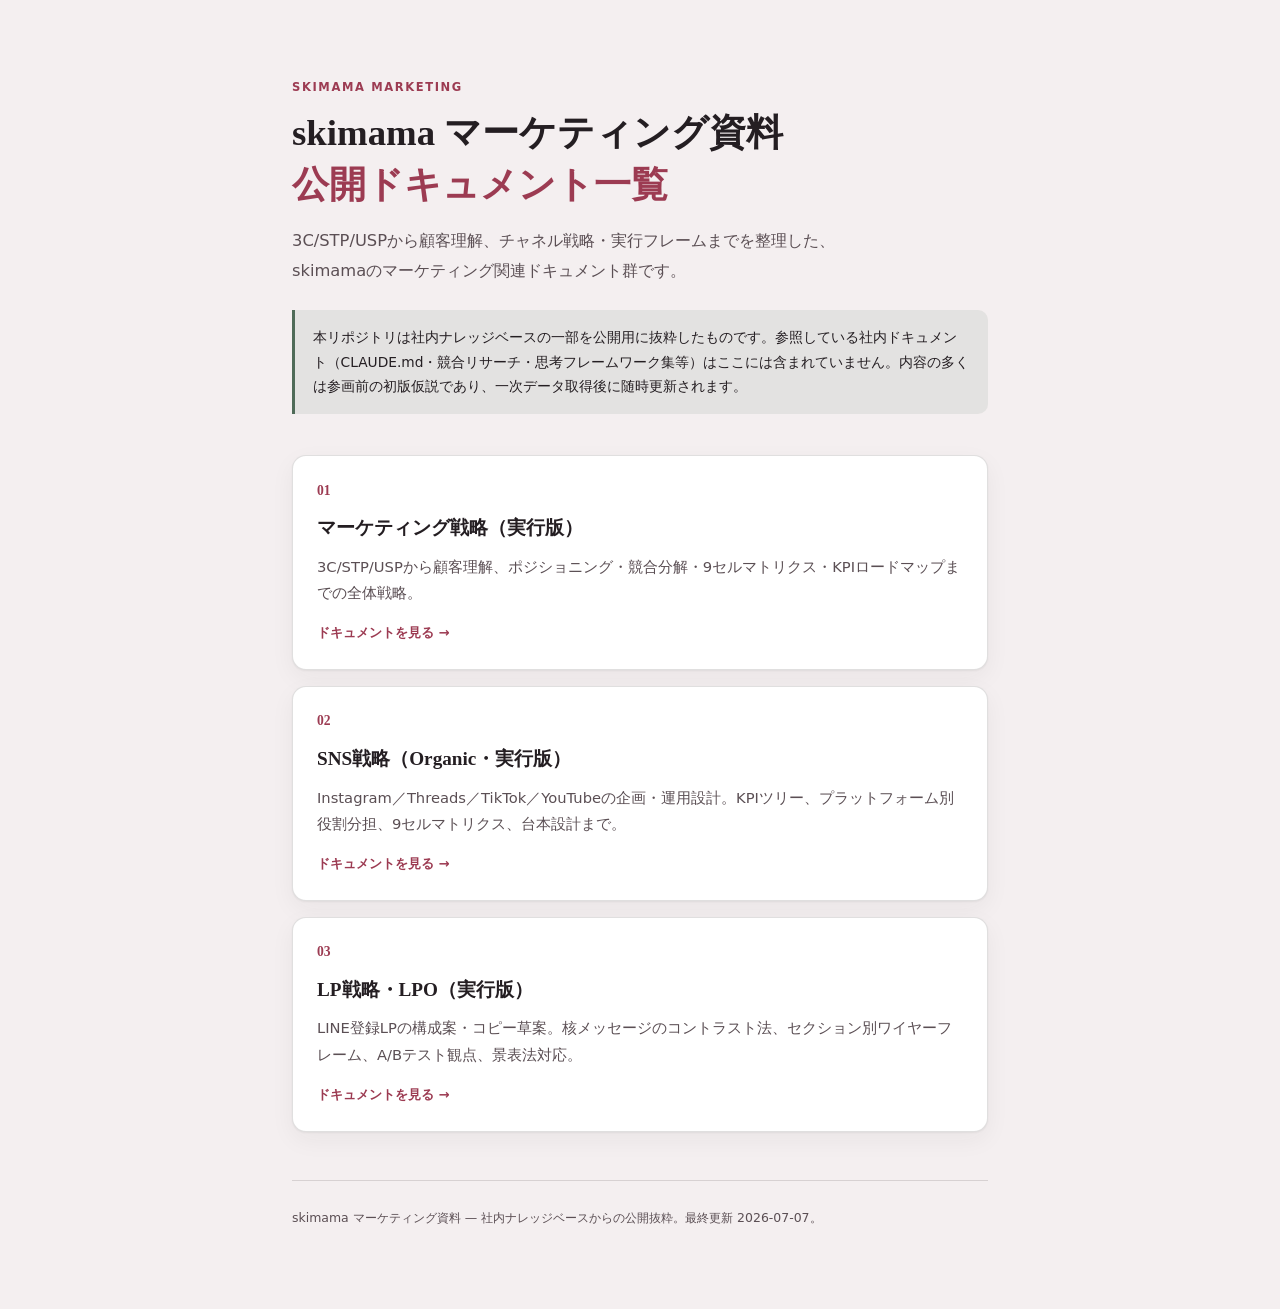
==== commit 69ce06f2: "SNS戦略・LP戦略ドキュメントを追加、トップページをハブ構成に変更 - skimama_SNS戦略_実行版 / skimama_LP戦略_実行版 の Markdown・デザイン版HTML を追加 -" ====
--- a/index.html
+++ b/index.html
@@ -4,8 +4,8 @@
 <meta charset="utf-8">
 <meta name="viewport" content="width=device-width, initial-scale=1">
 <meta name="color-scheme" content="light dark">
-<title>skimama マーケティング戦略｜実行版</title>
-<meta name="description" content="skimamaのマーケティング戦略（実行版）。ポジショニング・競合分解・9セルマトリクス・KPIロードマップ等をまとめた公開資料。">
+<title>skimama マーケティング資料</title>
+<meta name="description" content="skimamaのマーケティング資料一覧。マーケティング戦略・SNS戦略（Organic）・LP戦略/LPOの公開版ドキュメントへのリンク集。">
 <style>
   :root{
     --paper:#F4EFF0;
@@ -75,575 +75,113 @@
   a{ color:var(--accent); }
   ::selection{ background:var(--accent-soft); }
 
-  .layout{
-    display:grid;
-    grid-template-columns:272px minmax(0,1fr);
-    max-width:1180px;
+  .page{
+    max-width:760px;
     margin:0 auto;
+    padding:clamp(2.4rem,6vw,5rem) clamp(1.2rem,4vw,2rem) 5rem;
   }
 
-  /* ---- rail / nav ---- */
-  .rail{
-    position:sticky; top:0;
-    align-self:start;
-    height:100vh;
-    overflow-y:auto;
-    padding:2.6rem 1.6rem 2rem 2rem;
-    border-right:1px solid var(--line);
-    display:flex; flex-direction:column; gap:1.6rem;
-  }
   .eyebrow{
     margin:0; font-size:0.72rem; letter-spacing:0.14em;
     color:var(--accent); text-transform:uppercase; font-weight:700;
   }
-  .rail-title{
-    margin:0.5rem 0 0; font-size:1.5rem; line-height:1.4;
+  h1.hub-title{
+    margin:0.6rem 0 0; font-size:clamp(1.8rem,4vw,2.3rem); line-height:1.4;
   }
-  .rail-title span{ color:var(--accent); }
-  .rail-meta{ margin:0.6rem 0 0; font-size:0.8rem; color:var(--ink-soft); }
-  .toc{ display:flex; flex-direction:column; gap:0.15rem; }
-  .toc a{
-    display:flex; gap:0.6rem; align-items:baseline;
-    padding:0.42rem 0.5rem; margin:0 -0.5rem;
-    border-radius:8px;
-    font-size:0.86rem; text-decoration:none; color:var(--ink-soft);
-    transition:background 0.15s ease, color 0.15s ease;
+  h1.hub-title span{ color:var(--accent); }
+  .hub-lede{
+    margin:1rem 0 0; font-size:1.02rem; color:var(--ink-soft); max-width:56ch;
   }
-  .toc a:hover{ background:var(--accent-soft); color:var(--ink); }
-  .toc a b{
-    font-variant-numeric:tabular-nums;
-    color:var(--accent); font-weight:700; font-size:0.78rem;
-    min-width:1.4em;
-  }
-  .rail-note{
-    margin-top:auto; padding-top:1rem; border-top:1px solid var(--line-soft);
-    font-size:0.76rem; color:var(--ink-soft); line-height:1.7;
-  }
-  .rail-note a{ color:var(--accent); }
-  details.mobile-toc{ display:none; }
 
-  /* ---- content ---- */
-  .content{ padding:3.2rem clamp(1.2rem,4vw,3.4rem) 6rem; min-width:0; }
-  .content > section{ max-width:740px; margin:0 0 4.6rem; scroll-margin-top:1.5rem; }
-  .content > section:last-child{ margin-bottom:2rem; }
-
-  .kicker{
-    display:flex; align-items:center; gap:0.7rem; margin-bottom:0.7rem;
-  }
-  .kicker .num{
-    font-family:"Noto Serif JP",serif; font-weight:600; color:var(--accent);
-    font-size:0.95rem; font-variant-numeric:tabular-nums;
-  }
-  .kicker .rule{ flex:1; height:1px; background:var(--line); }
-  h2.h{ font-size:1.5rem; margin:0 0 1rem; }
-  h3.h3{ font-size:1.08rem; margin:1.8rem 0 0.7rem; }
-  p{ margin:0 0 1rem; }
-  .lede{ font-size:1.05rem; color:var(--ink-soft); }
-
-  .tag{
-    display:inline-block; font-size:0.7rem; font-weight:700; letter-spacing:0.03em;
-    padding:0.16rem 0.5rem; border-radius:999px; vertical-align:middle;
-  }
-  .tag.hypo{ background:var(--hypo-soft); color:var(--hypo); }
-  .tag.core{ background:var(--accent-soft); color:var(--accent); }
-
-  ul.plain{ margin:0 0 1rem; padding-left:1.2rem; }
-  ul.plain li{ margin-bottom:0.45rem; }
-  ul.plain li::marker{ color:var(--accent); }
-
-  .callout{
+  .disclaimer{
+    margin:1.6rem 0 2.6rem;
     border-left:3px solid var(--accent-2);
     background:var(--accent-2-soft);
     padding:0.9rem 1.1rem;
     border-radius:0 10px 10px 0;
-    font-size:0.92rem;
-    margin:1.2rem 0;
-  }
-  .callout .label{
-    display:block; font-size:0.72rem; font-weight:700; letter-spacing:0.05em;
-    color:var(--accent-2); margin-bottom:0.3rem;
+    font-size:0.86rem;
+    color:var(--ink);
   }
 
-  /* summary cards on s0 */
-  .summary-grid{
-    display:grid; grid-template-columns:1fr; gap:0.9rem; margin-top:1.4rem;
+  .doc-list{
+    display:flex; flex-direction:column; gap:1rem;
+    margin-top:0.6rem;
   }
-  .summary-grid .card{
-    background:var(--paper-raised); border:1px solid var(--line);
-    border-radius:12px; padding:1rem 1.15rem; box-shadow:var(--shadow);
+  .doc-card{
+    display:block;
+    background:var(--paper-raised);
+    border:1px solid var(--line);
+    border-radius:14px;
+    padding:1.4rem 1.5rem;
+    box-shadow:var(--shadow);
+    text-decoration:none;
+    color:inherit;
+    transition:transform 0.15s ease, border-color 0.15s ease;
   }
-  .summary-grid .card h4{
-    margin:0 0 0.4rem; font-size:0.86rem; color:var(--accent);
-    font-family:inherit; letter-spacing:0.02em;
+  .doc-card:hover{
+    transform:translateY(-2px);
+    border-color:var(--accent);
   }
-  .summary-grid .card p{ margin:0; font-size:0.92rem; color:var(--ink-soft); }
-
-  /* positioning definition grid */
-  .define-grid{
-    display:grid; grid-template-columns:auto 1fr; gap:0.5rem 1.1rem;
-    background:var(--paper-raised); border:1px solid var(--line);
-    border-radius:12px; padding:1.3rem 1.4rem; box-shadow:var(--shadow);
-    margin:1rem 0 1.4rem;
+  .doc-card .kicker-row{
+    display:flex; align-items:center; gap:0.6rem; margin-bottom:0.5rem;
   }
-  .define-grid dt{
-    font-size:0.78rem; font-weight:700; color:var(--accent);
-    white-space:nowrap; padding-top:0.15rem;
+  .doc-card .num{
+    font-family:"Noto Serif JP",serif; font-weight:600; color:var(--accent);
+    font-size:0.85rem; font-variant-numeric:tabular-nums;
   }
-  .define-grid dd{ margin:0; padding-bottom:0.9rem; border-bottom:1px dashed var(--line-soft); }
-  .define-grid dt:last-of-type + dd, .define-grid dd:last-child{ border-bottom:none; padding-bottom:0; }
-  .tagline{
-    margin:1rem 0 0; padding:0.9rem 1.1rem; text-align:center;
-    background:var(--accent-soft); border-radius:10px;
-    font-family:"Noto Serif JP",serif; color:var(--ink); font-size:1.02rem;
+  .doc-card h2{
+    margin:0 0 0.5rem; font-size:1.2rem;
+  }
+  .doc-card p{
+    margin:0; font-size:0.92rem; color:var(--ink-soft);
+  }
+  .doc-card .go{
+    display:inline-flex; align-items:center; gap:0.3rem;
+    margin-top:0.9rem; font-size:0.82rem; font-weight:700; color:var(--accent);
   }
 
-  /* tables */
-  .twrap{ overflow-x:auto; margin:1rem 0 1.4rem; border:1px solid var(--line); border-radius:12px; box-shadow:var(--shadow); }
-  table{ border-collapse:collapse; width:100%; min-width:560px; font-size:0.87rem; background:var(--paper-raised); }
-  table caption{ text-align:left; padding:0.7rem 1rem 0; font-size:0.78rem; color:var(--ink-soft); }
-  th, td{ padding:0.65rem 0.85rem; text-align:left; border-bottom:1px solid var(--line-soft); vertical-align:top; }
-  thead th{
-    background:var(--accent-soft); color:var(--accent);
-    font-size:0.72rem; letter-spacing:0.03em; font-weight:700;
-    position:sticky; top:0;
-  }
-  tbody tr:last-child td{ border-bottom:none; }
-  tbody th[scope="row"]{ font-weight:700; color:var(--ink); background:var(--line-soft); }
-  td.num, th.num{ font-variant-numeric:tabular-nums; }
-  td small, .muted{ color:var(--ink-soft); }
-
-  /* stars */
-  .stars{ color:var(--accent); letter-spacing:0.05em; font-variant-numeric:tabular-nums; }
-  .stars .off{ color:var(--line); }
-
-  /* timeline (CRM / sequential) */
-  .timeline{ list-style:none; margin:1.2rem 0; padding:0; border-left:2px solid var(--line); }
-  .timeline li{ position:relative; padding:0 0 1.4rem 1.5rem; }
-  .timeline li:last-child{ padding-bottom:0; }
-  .timeline li::before{
-    content:""; position:absolute; left:-6.5px; top:0.3rem;
-    width:11px; height:11px; border-radius:50%;
-    background:var(--paper-raised); border:2px solid var(--accent);
-  }
-  .timeline .when{ font-size:0.76rem; font-weight:700; color:var(--accent); letter-spacing:0.02em; }
-  .timeline .what{ margin-top:0.2rem; font-size:0.92rem; }
-
-  /* gate cards */
-  .gate-grid{ display:grid; grid-template-columns:1fr; gap:1rem; margin:1.2rem 0; }
-  .gate-card{ background:var(--paper-raised); border:1px solid var(--line); border-radius:12px; padding:1.1rem 1.3rem; box-shadow:var(--shadow); }
-  .gate-card h4{ margin:0 0 0.7rem; font-size:0.94rem; font-family:"Noto Serif JP",serif; }
-  .gate-card ol{ margin:0 0 0.8rem; padding-left:1.2rem; }
-  .gate-card ol li{ margin-bottom:0.4rem; font-size:0.9rem; }
-  .gate-card .verdict{
-    font-size:0.84rem; font-weight:700; color:var(--accent-2);
-    border-top:1px dashed var(--line); padding-top:0.6rem; margin-top:0.6rem;
-  }
-
-  /* priority ordered list (受け皿) */
-  ol.priority{ list-style:none; margin:1.2rem 0; padding:0; counter-reset:pr; }
-  ol.priority li{
-    counter-increment:pr; position:relative; padding:0.7rem 1rem 0.7rem 3rem;
-    background:var(--paper-raised); border:1px solid var(--line); border-radius:10px;
-    margin-bottom:0.6rem; font-size:0.92rem; box-shadow:var(--shadow);
-  }
-  ol.priority li::before{
-    content:counter(pr); position:absolute; left:0.9rem; top:50%; transform:translateY(-50%);
-    width:1.6rem; height:1.6rem; border-radius:50%; background:var(--accent); color:var(--paper-raised);
-    display:flex; align-items:center; justify-content:center; font-weight:700; font-size:0.85rem;
-    font-variant-numeric:tabular-nums;
-  }
-
-  footer.doc-footer{
-    max-width:740px; padding-top:1.6rem; border-top:1px solid var(--line);
-    font-size:0.8rem; color:var(--ink-soft);
-  }
-
-  @media (max-width:860px){
-    .layout{ grid-template-columns:1fr; }
-    .rail{
-      position:sticky; height:auto; padding:1rem 1.2rem; border-right:none; border-bottom:1px solid var(--line);
-      flex-direction:row; align-items:center; justify-content:space-between; gap:0.8rem;
-    }
-    .rail-title{ font-size:1.1rem; }
-    .rail-meta, .rail-note, .toc{ display:none; }
-    details.mobile-toc{ display:block; }
-    details.mobile-toc summary{
-      cursor:pointer; list-style:none; font-size:0.8rem; font-weight:700;
-      color:var(--accent); border:1px solid var(--accent); border-radius:999px;
-      padding:0.4rem 0.9rem;
-    }
-    details.mobile-toc summary::-webkit-details-marker{ display:none; }
-    details.mobile-toc[open] summary{ margin-bottom:0.6rem; }
-    details.mobile-toc .toc{ display:flex; position:absolute; right:1.2rem; top:3.4rem; z-index:5;
-      background:var(--paper-raised); border:1px solid var(--line); border-radius:10px; padding:0.5rem; box-shadow:var(--shadow); }
-    .content{ padding:2rem 1.1rem 4rem; }
-  }
-
-  @media (prefers-reduced-motion:no-preference){
-    .toc a{ transition:background 0.15s ease,color 0.15s ease; }
+  footer.hub-footer{
+    margin-top:3rem; padding-top:1.6rem; border-top:1px solid var(--line);
+    font-size:0.78rem; color:var(--ink-soft);
   }
 </style>
 </head>
 <body>
 
-<div class="layout">
-  <aside class="rail">
-    <div>
-      <p class="eyebrow">skimama marketing</p>
-      <h1 class="rail-title">マーケティング戦略<br><span>実行版</span></h1>
-      <p class="rail-meta">最終更新 2026-07-07</p>
-      <details class="mobile-toc">
-        <summary>目次を開く</summary>
-        <nav class="toc">
-          <a href="#s0"><b>00</b>要約</a>
-          <a href="#s1"><b>01</b>ポジショニング</a>
-          <a href="#s2"><b>02</b>競合分解</a>
-          <a href="#s3"><b>03</b>ペルソナ優先度</a>
-          <a href="#s4"><b>04</b>チャネル役割</a>
-          <a href="#s5"><b>05</b>9セルマトリクス</a>
-          <a href="#s6"><b>06</b>フェーズゲート</a>
-          <a href="#s7"><b>07</b>CRM設計</a>
-          <a href="#s8"><b>08</b>KPIロードマップ</a>
-          <a href="#s9"><b>09</b>リスク対応</a>
-          <a href="#s10"><b>10</b>次のアクション</a>
-        </nav>
-      </details>
-    </div>
-    <nav class="toc">
-      <a href="#s0"><b>00</b>要約</a>
-      <a href="#s1"><b>01</b>ポジショニング</a>
-      <a href="#s2"><b>02</b>競合分解</a>
-      <a href="#s3"><b>03</b>ペルソナ優先度</a>
-      <a href="#s4"><b>04</b>チャネル役割</a>
-      <a href="#s5"><b>05</b>9セルマトリクス</a>
-      <a href="#s6"><b>06</b>フェーズゲート</a>
-      <a href="#s7"><b>07</b>CRM設計</a>
-      <a href="#s8"><b>08</b>KPIロードマップ</a>
-      <a href="#s9"><b>09</b>リスク対応</a>
-      <a href="#s10"><b>10</b>次のアクション</a>
-    </nav>
-    <p class="rail-note">社内ナレッジベースからの公開抜粋。<span class="tag hypo">仮説</span>の付いた内容は一次データでの検証待ちです。</p>
-  </aside>
+<div class="page">
+  <p class="eyebrow">skimama marketing</p>
+  <h1 class="hub-title">skimama マーケティング資料<br><span>公開ドキュメント一覧</span></h1>
+  <p class="hub-lede">3C/STP/USPから顧客理解、チャネル戦略・実行フレームまでを整理した、skimamaのマーケティング関連ドキュメント群です。</p>
 
-  <main class="content">
+  <div class="disclaimer">
+    本リポジトリは社内ナレッジベースの一部を公開用に抜粋したものです。参照している社内ドキュメント（CLAUDE.md・競合リサーチ・思考フレームワーク集等）はここには含まれていません。内容の多くは参画前の初版仮説であり、一次データ取得後に随時更新されます。
+  </div>
 
-    <section id="s0">
-      <div class="kicker"><span class="num">00</span><span class="rule"></span></div>
-      <h2 class="h">要約（エグゼクティブサマリー）</h2>
-      <p class="lede">最大の敵は他スクールではなく「現状維持」。ポジションはFammとSHElikesの間の空白地帯。チャネルは役割で切り分け、受け皿を整えてから拡張する。</p>
-      <div class="summary-grid">
-        <div class="card">
-          <h4>最大の競合は「行動しないこと」</h4>
-          <p>マーケティングの一次目的は比較検討の促進ではなく、行動コスト層1（放置）・層2（独学・口コミ副業）の層を層3（新しい行動＝skimama入会）へ動かす教育である。</p>
-        </div>
-        <div class="card">
-          <h4>ポジション</h4>
-          <p>Famm（1ヶ月・単一スキル・シッター付き）とSHElikes（広く浅く・自走前提・学び放題）の間にある「複数職種から選べる・2ヶ月・伴走型コミュニティ・仕事獲得率93%」という空白地帯を占有する。</p>
-        </div>
-        <div class="card">
-          <h4>チャネル役割</h4>
-          <p>広告＝刈り取り、LP／比較コンテンツ＝育成、Organic（IG／TikTok／YouTube）＝需要創出、LINE＝継続。現状は広告依存が強くCACが上がり続ける構造にあり、Organicへの投資シフトが急務。</p>
-        </div>
-        <div class="card">
-          <h4>意思決定の順番</h4>
-          <p>新規獲得（広告拡大）より先に「受け皿」（LP・LINE後の体験・継続の仕組み）を整える。フェーズ移行は感覚ではなく定量ゲート条件で判断する。</p>
-        </div>
-      </div>
-      <p style="margin-top:1.4rem; font-size:0.86rem;" class="muted">本書で新たに具体化した点：①ポジショニング一文の型、②権威・担保軸を含む競合分解表、③ペルソナ優先度の星取り表、④Tier×ステージの9セルマトリクスと投稿配分ルール、⑤フェーズ移行の定量ゲート条件、⑥現状値→短期→中期の3点セットKPIロードマップ、⑦LINE CRMステップ配信の型、⑧リスク対応表。</p>
-    </section>
+  <div class="doc-list">
+    <a class="doc-card" href="skimama_マーケティング戦略_実行版.html">
+      <div class="kicker-row"><span class="num">01</span></div>
+      <h2>マーケティング戦略（実行版）</h2>
+      <p>3C/STP/USPから顧客理解、ポジショニング・競合分解・9セルマトリクス・KPIロードマップまでの全体戦略。</p>
+      <span class="go">ドキュメントを見る →</span>
+    </a>
+    <a class="doc-card" href="skimama_SNS戦略_実行版.html">
+      <div class="kicker-row"><span class="num">02</span></div>
+      <h2>SNS戦略（Organic・実行版）</h2>
+      <p>Instagram／Threads／TikTok／YouTubeの企画・運用設計。KPIツリー、プラットフォーム別役割分担、9セルマトリクス、台本設計まで。</p>
+      <span class="go">ドキュメントを見る →</span>
+    </a>
+    <a class="doc-card" href="skimama_LP戦略_実行版.html">
+      <div class="kicker-row"><span class="num">03</span></div>
+      <h2>LP戦略・LPO（実行版）</h2>
+      <p>LINE登録LPの構成案・コピー草案。核メッセージのコントラスト法、セクション別ワイヤーフレーム、A/Bテスト観点、景表法対応。</p>
+      <span class="go">ドキュメントを見る →</span>
+    </a>
+  </div>
 
-    <section id="s1">
-      <div class="kicker"><span class="num">01</span><span class="rule"></span></div>
-      <h2 class="h">ポジショニング一文</h2>
-      <p>「誰に・何を・何で・どう差別化するか」の4点を1つのタグラインに圧縮する。</p>
-      <dl class="define-grid">
-        <dt>誰に</dt>
-        <dd>育児中で「パートに戻る／独学で迷子になる／何もせず自己肯定感を削り続ける」のいずれかに留まっている女性。特に育休復帰前後・パート収入の天井を感じている層。</dd>
-        <dt>何を</dt>
-        <dd>「収入が増えない」→「自己効力感が下がる」→「行動できずさらに収入が増えない」という悪循環を、"最初の案件獲得"という具体的な成功体験で断ち切る。</dd>
-        <dt>何で</dt>
-        <dd>ママ限定コミュニティ × メンター伴走 × 複数職種から選べる柔軟さ × 2ヶ月という現実的な期間設計の掛け合わせ。</dd>
-        <dt>どう差別化</dt>
-        <dd>Fammのように単一スキルに賭けさせず、SHElikesのように自走を前提にしない。「同じ境遇の仲間と伴走してもらいながら、自分に合った職種で、仕事を獲得するところまで並走してもらえる」という、競合が同時には満たせない二軸（伴走の深さ×職種選択の自由）を両取りする。</dd>
-      </dl>
-      <p class="tagline">「意識が高い系」でも「怪しい副業」でもない、同じ“普通のママ”が伴走してくれる在宅ワークの実家。</p>
-    </section>
+  <footer class="hub-footer">
+    skimama マーケティング資料 — 社内ナレッジベースからの公開抜粋。最終更新 2026-07-07。
+  </footer>
+</div>
 
-    <section id="s2">
-      <div class="kicker"><span class="num">02</span><span class="rule"></span></div>
-      <h2 class="h">競合分解表</h2>
-      <p>価格・機能だけでなく「権威・担保」と「クリエイティブ軸」を列に加えたもの。クリエイティブ軸は未確認のため<span class="tag hypo">推定</span>。</p>
-      <div class="twrap">
-        <table>
-          <thead>
-            <tr><th>競合</th><th>コア訴求</th><th class="num">価格帯</th><th>権威／担保</th><th>職種の幅</th><th>クリエイティブ軸</th></tr>
-          </thead>
-          <tbody>
-            <tr>
-              <th scope="row">skimama</th>
-              <td>未経験ママが2ヶ月で在宅ワークデビュー、仕事獲得まで伴走</td>
-              <td class="num">259,800円<br><small class="muted">分割12,000円〜</small></td>
-              <td>獲得率93.0%・メンター満足度99.3%・ベビーテックアワード2024優秀賞・都営地下鉄広告</td>
-              <td>秘書／ライティング／デザイン／SNS運用等・複数</td>
-              <td>実績数値＋卒業生ビフォーアフター<span class="tag hypo">推定</span></td>
-            </tr>
-            <tr>
-              <th scope="row">Famm</th>
-              <td>ママ専用・1ヶ月でWebデザイナーに</td>
-              <td class="num">184,800円</td>
-              <td>家族アルバムアプリ運営元のブランド力、卒業後に実案件を最大5件発注</td>
-              <td>デザイン一点</td>
-              <td>「1ヶ月で・シッター付きで」の手軽さ<span class="tag hypo">推定</span></td>
-            </tr>
-            <tr>
-              <th scope="row">SHElikes</th>
-              <td>女性向け・45コース学び放題</td>
-              <td class="num">入会金88,800円＋<br>月額16,280円</td>
-              <td>転職支援実績、補助金最大70%還元</td>
-              <td>45コース・広い</td>
-              <td>「なりたい私になる」キラキラ系<span class="tag hypo">推定</span></td>
-            </tr>
-            <tr>
-              <th scope="row">低価格スクール群</th>
-              <td>副業・フリーランススキル習得</td>
-              <td class="num">148,000〜<br>798,000円</td>
-              <td>スキル特化の専門性、無期限サポート等（個別）</td>
-              <td>単一〜少数スキル</td>
-              <td>収入試算訴求<span class="tag hypo">推定</span></td>
-            </tr>
-            <tr>
-              <th scope="row">代替行動（層D）</th>
-              <td>「今のままで様子を見る」</td>
-              <td class="num">0円</td>
-              <td>なし（コストゼロが最大の担保）</td>
-              <td>—</td>
-              <td>—</td>
-            </tr>
-          </tbody>
-        </table>
-      </div>
-      <div class="callout">
-        <span class="label">示唆</span>
-        skimamaの担保（獲得率93%・メンター満足度99.3%）は他社に比べ明確に強い。ただし算出根拠の開示が未確認。エビデンス戦略として最優先で根拠を固め、すべてのクリエイティブの核に据える。
-      </div>
-    </section>
-
-    <section id="s3">
-      <div class="kicker"><span class="num">03</span><span class="rule"></span></div>
-      <h2 class="h">ペルソナ優先度・星取り表</h2>
-      <p>Tier仮説を、入口の悩みと刺さる訴求順序まで具体化したもの。</p>
-      <div class="twrap">
-        <table>
-          <thead>
-            <tr><th>優先度</th><th>ペルソナ</th><th>痛みの強度</th><th>入口 → 中間 → 出口</th></tr>
-          </thead>
-          <tbody>
-            <tr>
-              <th scope="row">1st</th>
-              <td>育休復帰前後で「パートに戻るしかないのか」と悩む層／パート収入の天井に限界を感じている層</td>
-              <td class="stars">★★★★★</td>
-              <td>「このままパートに戻ったら何を失うか」の可視化 → 獲得率93%・職種を選べる自由 → 分割12,000円〜・無料勉強会でのゼロリスク体験</td>
-            </tr>
-            <tr>
-              <th scope="row">2nd</th>
-              <td>専業主婦で「そろそろ何か始めたい」と漠然と思っている層</td>
-              <td class="stars">★★★★<span class="off">☆</span></td>
-              <td>「自己肯定感を取り戻す」共感コンテンツ → 同じ境遇のママ仲間・メンター伴走の安心 → 無料勉強会（特典：在宅ワークママBOOK）</td>
-            </tr>
-            <tr>
-              <th scope="row">3rd</th>
-              <td>小学生以上の子を持ち「小1の壁」に直面／地方在住で働き口が限られる層</td>
-              <td class="stars">★★★★<span class="off">☆</span></td>
-              <td>「小1の壁」あるあるの共感 → フルオンライン・時間拘束のなさ → 職種診断・卒業生実例</td>
-            </tr>
-            <tr>
-              <th scope="row">4th</th>
-              <td>育休中で復職に迷いがある層（将来層としてのフォロー）</td>
-              <td class="stars">★★★<span class="off">☆☆</span></td>
-              <td>産後キャリア不安の社会課題化コンテンツ → 将来の選択肢としての在宅ワーク認知 → LINE登録によるナーチャリング開始</td>
-            </tr>
-          </tbody>
-        </table>
-      </div>
-      <p class="muted" style="font-size:0.86rem;">同じ職種訴求でも、1st層には収入天井・時間拘束という機能的ペインで即効性を、2nd・4th層には自己肯定感の回復という情緒的ペインで安全性・仲間感を先に見せる。</p>
-    </section>
-
-    <section id="s4">
-      <div class="kicker"><span class="num">04</span><span class="rule"></span></div>
-      <h2 class="h">チャネル役割分担と受け皿優先順位</h2>
-      <h3 class="h3">役割の唯一化</h3>
-      <div class="twrap">
-        <table>
-          <thead><tr><th>チャネル</th><th>型</th><th>役割</th><th>KPI</th></tr></thead>
-          <tbody>
-            <tr><td>Web広告（Meta／TikTok／Google）</td><td>刈り取り</td><td>顕在化した需要（準備期〜行動期）を確実に取る</td><td>CPA（LINE登録）、CVR</td></tr>
-            <tr><td>LP・比較コンテンツ</td><td>育成</td><td>準顕在層（関心期〜準備期）へ判断材料を渡す</td><td>滞在時間、回遊率、勉強会予約率</td></tr>
-            <tr><td>Organic（IG／Threads／TikTok／YouTube）</td><td>需要創出</td><td>潜在層（無関心期〜関心期）の認知形成、行動前段階を作る</td><td>リーチ、保存、フォロー転換、LINE登録転換数</td></tr>
-            <tr><td>LINE公式</td><td>継続</td><td>離脱防止、勉強会予約〜入会、卒業後の紹介・アップセル</td><td>開封率、タップ率、勉強会予約率、成約率</td></tr>
-          </tbody>
-        </table>
-      </div>
-      <h3 class="h3">「受け皿を整えてから拡張する」の適用順序</h3>
-      <ol class="priority">
-        <li>既存LINE登録者・勉強会参加者の再活性化（未成約者の離脱理由特定）</li>
-        <li>LP・勉強会後の体験改善（比較材料・卒業生実例・不安払拭FAQの充実）</li>
-        <li>LINE CRMステップ配信の仕組み化</li>
-        <li>Organicでの新規需要創出への本格投資拡大</li>
-      </ol>
-      <div class="callout">
-        <span class="label">示唆</span>
-        現状は広告依存＝優先順位4に資源が偏った状態にある可能性が高い。Organic責任者の最初の仕事は、優先順位1〜3が定量基準を満たしているかの現状診断。
-      </div>
-    </section>
-
-    <section id="s5">
-      <div class="kicker"><span class="num">05</span><span class="rule"></span></div>
-      <h2 class="h">Tier × 行動変容ステージ：9セルマトリクス</h2>
-      <p>Tier仮説を行に、行動変容ステージを列に対応させたコンテンツ設計マトリクス。</p>
-      <div class="twrap">
-        <table>
-          <thead><tr><th>Tier</th><th>無関心期〜関心期（認知）</th><th>準備期（比較検討）</th><th>行動期（後押し）</th></tr></thead>
-          <tbody>
-            <tr>
-              <th scope="row">Tier1<br><small class="muted">育休復帰／パート天井</small></th>
-              <td>「パート収入の天井」「保育園帰りの時給換算」など層2ペインの共感リール（商品を出さない）</td>
-              <td>獲得率93%・職種診断・Fammとの違いの比較コンテンツ</td>
-              <td>卒業生実名インタビュー、メンター個別相談の様子</td>
-            </tr>
-            <tr>
-              <th scope="row">Tier2<br><small class="muted">専業・漠然層</small></th>
-              <td>「何者でもない気がする」自己肯定感系の共感ストーリー</td>
-              <td>同じ境遇のママ仲間・メンター伴走の安心材料、SHElikesとの違い</td>
-              <td>無料勉強会当日の様子、在宅ワークママBOOKの中身紹介</td>
-            </tr>
-            <tr>
-              <th scope="row">Tier3<br><small class="muted">小1の壁／地方・季節性強</small></th>
-              <td>「小1の壁」認知形成コンテンツ（入園・入学シーズンに集中投下）</td>
-              <td>職種診断、フルオンラインゆえの柔軟性の教育コンテンツ</td>
-              <td>入園・入学時期の限定訴求、季節に合わせた行動喚起</td>
-            </tr>
-          </tbody>
-        </table>
-      </div>
-      <div class="callout">
-        <span class="label">投稿配分ルール（仮説）</span>
-        通常時：共感・気づき系45% ／ 比較・教育系35% ／ 卒業生ストーリー・人間味10% ／ 行動喚起10%。季節（4月入園・小1の壁シーズン）前はTier3向け季節訴求の比率を平時の2〜3倍に引き上げる。
-      </div>
-      <p class="muted" style="font-size:0.86rem;">台本テンプレートに落とし込む際、現実の言語化＝ペイン層2、教育＝層3、ビフォーアフター＝情緒的変化（自己肯定感の回復）を必ず割り当てる。</p>
-    </section>
-
-    <section id="s6">
-      <div class="kicker"><span class="num">06</span><span class="rule"></span></div>
-      <h2 class="h">フェーズ移行の定量ゲート条件</h2>
-      <p>「Organic強化 → 広告投資配分の見直し」という後戻りしにくい意思決定を、感覚でなく基準で判断するための仮ゲート<span class="tag hypo">仮説</span>。社内データ取得後に閾値を確定させる。</p>
-      <div class="gate-grid">
-        <div class="gate-card">
-          <h4>Phase 1 → Phase 2（土台構築 → スケール）</h4>
-          <ol>
-            <li>アカウントコンセプト・プロフィール設計が確定済みか（Yes/No）</li>
-            <li>初期50〜100本の投稿分析が完了しているか（Yes/No）</li>
-            <li>リール平均視聴維持率が一定水準（要ベースライン取得）を超えているか（数値基準）</li>
-            <li>LINE登録への導線が実装済みか（Yes/No）</li>
-          </ol>
-          <p class="verdict">4項目中3項目以上でPhase 2へ。未達なら土台構築を延長。</p>
-        </div>
-        <div class="gate-card">
-          <h4>Phase 2 → Phase 3（スケール → 転換最大化）</h4>
-          <ol>
-            <li>Organic経由のLINE登録数が広告経由CPAを下回るCPAで安定しているか（数値基準）</li>
-            <li>卒業生発信（UGC）が月次で一定件数発生しているか（数値基準）</li>
-            <li>LINE登録者数が母数として転換施策に耐える規模に達しているか（数値基準）</li>
-          </ol>
-          <p class="verdict">3項目中2項目以上でPhase 3へ。</p>
-        </div>
-      </div>
-    </section>
-
-    <section id="s7">
-      <div class="kicker"><span class="num">07</span><span class="rule"></span></div>
-      <h2 class="h">LINE CRMステップ配信の型</h2>
-      <ul class="timeline">
-        <li><div class="when">Day 0</div><div class="what">ウェルカムメッセージ＋在宅ワークママBOOKの受け渡し（緊張・不安の解消）</div></li>
-        <li><div class="when">Day 3〜5</div><div class="what">無料勉強会の日程案内・参加ハードルを下げるFAQ（子供がいても大丈夫、等）</div></li>
-        <li><div class="when">Day 7前後</div><div class="what">勉強会参加者へ卒業生実例・獲得率93%の根拠提示（比較検討の後押し）</div></li>
-        <li><div class="when">Day 14前後</div><div class="what">未参加・未申込者への再アプローチ（限定特典 or 個別相談案内）</div></li>
-      </ul>
-      <p class="muted" style="font-size:0.86rem;">リッチメニュー4象限案：①無料勉強会に申し込む／②卒業生の声を見る／③よくある質問／④公式Instagramを見る（Organicとの回遊導線）。</p>
-    </section>
-
-    <section id="s8">
-      <div class="kicker"><span class="num">08</span><span class="rule"></span></div>
-      <h2 class="h">KPIロードマップ：現状値 → 短期 → 中期</h2>
-      <div class="twrap">
-        <table>
-          <thead><tr><th>フェーズ</th><th>期間</th><th>目的</th><th>KPI（現状 → 短期 → 中期）</th></tr></thead>
-          <tbody>
-            <tr>
-              <th scope="row">Phase 1<br>土台構築</th>
-              <td>〜3ヶ月</td>
-              <td>アカウントのジャンル認識を確立し、初速データを取る</td>
-              <td>フォロワー増数・視聴維持率：<b>現状値未取得（最初のタスク）</b> → 社内合意の初期目標 → 業界水準比での中期目標</td>
-            </tr>
-            <tr>
-              <th scope="row">Phase 2<br>スケール</th>
-              <td>3〜9ヶ月</td>
-              <td>Organic経由のLINE登録を主要KPIに切り替える</td>
-              <td>LINE登録数・登録CPA：現状の広告CPAを基準値とし、Organic経由CPAがそれを下回ることを短期目標に設定</td>
-            </tr>
-            <tr>
-              <th scope="row">Phase 3<br>転換最大化</th>
-              <td>9〜18ヶ月</td>
-              <td>LINE登録→勉強会予約→成約の転換率を上げる</td>
-              <td>勉強会予約率・成約率：現状値（社内データ要取得）→ 短期は現状比+α → 中期はCAC全体の低下で評価</td>
-            </tr>
-            <tr>
-              <th scope="row">Phase 4<br>資産化</th>
-              <td>18ヶ月〜</td>
-              <td>指名検索・紹介が拡大し広告依存から脱却する</td>
-              <td>自然流入比率・紹介経由成約率：現状値取得 → 短期目標 → 「売上10億円」逆算からの中期目標</td>
-            </tr>
-          </tbody>
-        </table>
-      </div>
-      <div class="callout"><span class="label">最初のタスク</span>現状値の取得そのもの。現状値なしに立てた目標値は仮の仮説にすぎない。</div>
-    </section>
-
-    <section id="s9">
-      <div class="kicker"><span class="num">09</span><span class="rule"></span></div>
-      <h2 class="h">リスクと対応方針</h2>
-      <div class="twrap">
-        <table>
-          <thead><tr><th>リスク</th><th>影響</th><th>対応方針</th></tr></thead>
-          <tbody>
-            <tr><td>現状値（フォロワー・LINE登録・CPA等）が未取得のままKPI目標を確定してしまう</td><td>目標が非現実的になり、投資判断を誤る</td><td>着手初週で社内データ・既存アカウント現状の棚卸しを最優先タスク化</td></tr>
-            <tr><td>「獲得率93%」等の実績数値の算出根拠が未確認</td><td>外部発信時に景表法リスク、社内外の信頼低下</td><td>発信前に算出定義・母数を確認し、根拠を開示できる形に整理</td></tr>
-            <tr><td>Famm・SHElikesの実クリエイティブ未確認のまま訴求を推定で作る</td><td>差別化訴求が的外れになるリスク</td><td>Meta広告ライブラリでの実物収集を早期に実施</td></tr>
-            <tr><td>メンター品質がスケール時に毀損する</td><td>獲得率93%・満足度99.3%というブランド最大の資産が崩れる</td><td>メンター1名あたり受講生数・品質指標をKPIロードマップに組み込み、拡大速度をゲート条件で制御</td></tr>
-            <tr><td>提携先「フジ子さん」がスクール経由をバイパスし直接競合化する</td><td>卒業後の案件獲得導線が弱まる</td><td>提携関係の位置づけ（送客 vs 競合）を早期に整理</td></tr>
-            <tr><td>Organic投稿がフォロワー数の最大化だけを目的化する</td><td>LINE登録・勉強会予約という本来のKPIから逸れる</td><td>フォロワー数を非目的化し、LINE登録転換数を常に主指標として運用会議で確認</td></tr>
-          </tbody>
-        </table>
-      </div>
-    </section>
-
-    <section id="s10">
-      <div class="kicker"><span class="num">10</span><span class="rule"></span></div>
-      <h2 class="h">次のアクション</h2>
-      <p>要検証事項の中でも着手優先度が高いもの。</p>
-      <ul class="plain">
-        <li>Organicアカウント現状値（フォロワー数・エンゲージメント・LINE登録経由内訳）のベースライン取得</li>
-        <li>実績数値（96.0%／99.3%／93.0%）の算出定義・母数の社内確認</li>
-        <li>Famm・SHElikesの実広告クリエイティブ（Meta広告ライブラリ）の収集</li>
-        <li>卒業生インタビューによるペイン層4インサイト・JTBDの一次検証</li>
-        <li>「フジ子さん」提携の位置づけ整理（送客 vs 将来的競合）</li>
-      </ul>
-    </section>
-
-    <footer class="doc-footer">
-      skimama マーケティング戦略（実行版）— 社内ナレッジベースからの公開抜粋。最終更新 2026-07-07。一次データ取得後、随時更新。
-    </footer>
-
-  </main>
-</div>
 </body>
 </html>
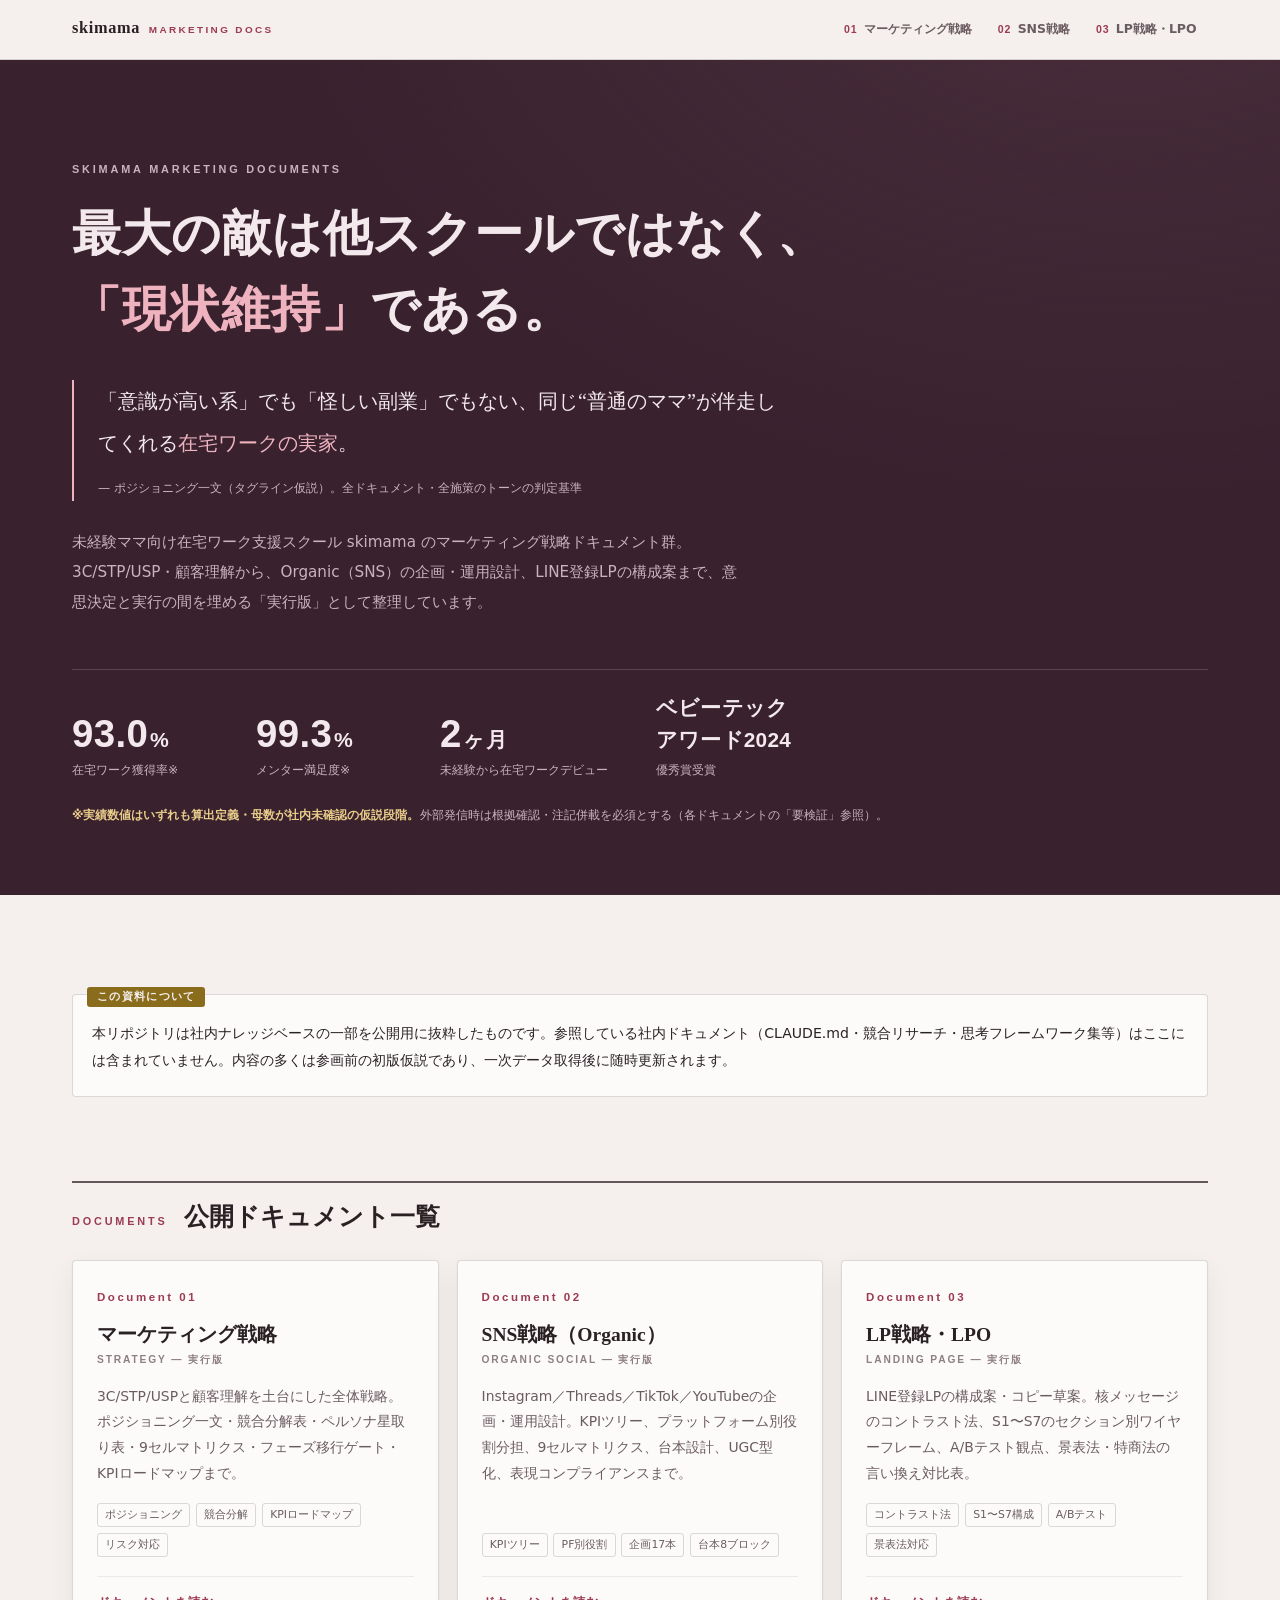
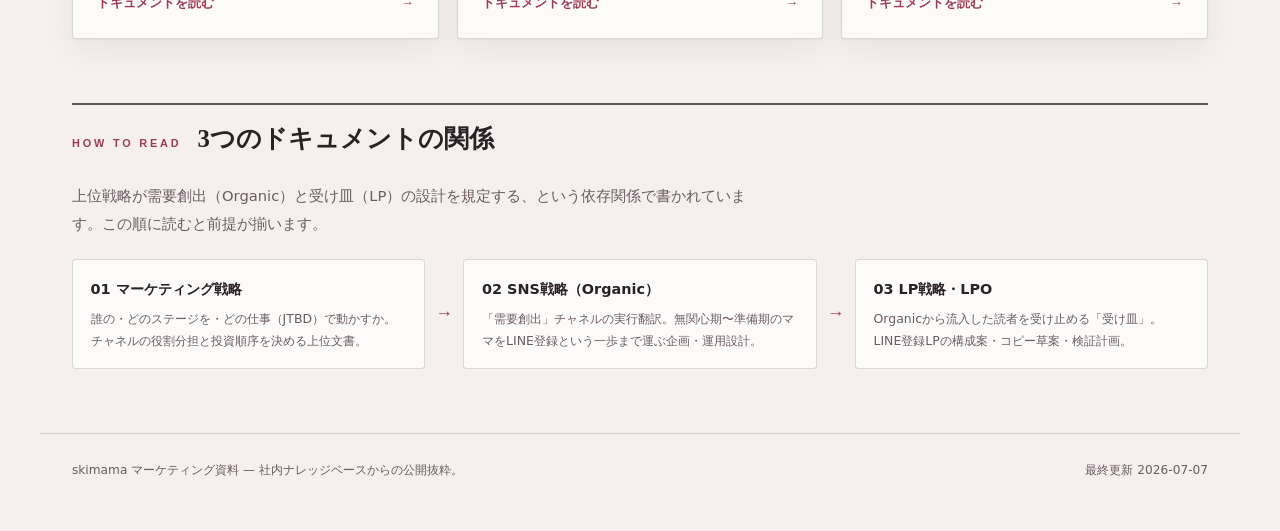
==== commit 04f0b86f: "公開資料をLP級のビジュアルデザインに刷新 - 共通style.cssを新設し、4ページ全てで統一デザインシステムを採用 - 和名トークン（azuki/matsuba/karashi/fukaume等" ====
--- a/index.html
+++ b/index.html
@@ -6,182 +6,136 @@
 <meta name="color-scheme" content="light dark">
 <title>skimama マーケティング資料</title>
 <meta name="description" content="skimamaのマーケティング資料一覧。マーケティング戦略・SNS戦略（Organic）・LP戦略/LPOの公開版ドキュメントへのリンク集。">
-<style>
-  :root{
-    --paper:#F4EFF0;
-    --paper-raised:#FFFFFF;
-    --ink:#241E22;
-    --ink-soft:#5B4F54;
-    --line:rgba(36,30,34,0.14);
-    --line-soft:rgba(36,30,34,0.08);
-    --accent:#9C3B52;
-    --accent-soft:rgba(156,59,82,0.09);
-    --accent-2:#4F6B58;
-    --accent-2-soft:rgba(79,107,88,0.10);
-    --hypo:#8A6D1E;
-    --hypo-soft:rgba(138,109,30,0.10);
-    --shadow: 0 1px 2px rgba(36,30,34,0.06), 0 8px 24px rgba(36,30,34,0.05);
-  }
-  @media (prefers-color-scheme: dark){
-    :root{
-      --paper:#201A1D;
-      --paper-raised:#282124;
-      --ink:#EDE6E8;
-      --ink-soft:#B9ACB1;
-      --line:rgba(237,230,232,0.16);
-      --line-soft:rgba(237,230,232,0.09);
-      --accent:#E38DA0;
-      --accent-soft:rgba(227,141,160,0.12);
-      --accent-2:#8FB69D;
-      --accent-2-soft:rgba(143,182,157,0.12);
-      --hypo:#D8B24A;
-      --hypo-soft:rgba(216,178,74,0.12);
-      --shadow: 0 1px 2px rgba(0,0,0,0.3), 0 8px 28px rgba(0,0,0,0.35);
-    }
-  }
-  :root[data-theme="dark"]{
-    --paper:#201A1D; --paper-raised:#282124; --ink:#EDE6E8; --ink-soft:#B9ACB1;
-    --line:rgba(237,230,232,0.16); --line-soft:rgba(237,230,232,0.09);
-    --accent:#E38DA0; --accent-soft:rgba(227,141,160,0.12);
-    --accent-2:#8FB69D; --accent-2-soft:rgba(143,182,157,0.12);
-    --hypo:#D8B24A; --hypo-soft:rgba(216,178,74,0.12);
-    --shadow: 0 1px 2px rgba(0,0,0,0.3), 0 8px 28px rgba(0,0,0,0.35);
-  }
-  :root[data-theme="light"]{
-    --paper:#F4EFF0; --paper-raised:#FFFFFF; --ink:#241E22; --ink-soft:#5B4F54;
-    --line:rgba(36,30,34,0.14); --line-soft:rgba(36,30,34,0.08);
-    --accent:#9C3B52; --accent-soft:rgba(156,59,82,0.09);
-    --accent-2:#4F6B58; --accent-2-soft:rgba(79,107,88,0.10);
-    --hypo:#8A6D1E; --hypo-soft:rgba(138,109,30,0.10);
-    --shadow: 0 1px 2px rgba(36,30,34,0.06), 0 8px 24px rgba(36,30,34,0.05);
-  }
-
-  *{ box-sizing:border-box; }
-  html{ -webkit-text-size-adjust:100%; }
-  body{
-    margin:0;
-    background:var(--paper);
-    color:var(--ink);
-    font-family:"Hiragino Sans","Hiragino Kaku Gothic ProN","Yu Gothic","Noto Sans JP",system-ui,sans-serif;
-    line-height:1.8;
-    font-feature-settings:"palt" 1;
-  }
-  h1,h2,h3{
-    font-family:"Noto Serif JP","Hiragino Mincho ProN","Yu Mincho",serif;
-    font-weight:600;
-    text-wrap:balance;
-    color:var(--ink);
-  }
-  a{ color:var(--accent); }
-  ::selection{ background:var(--accent-soft); }
-
-  .page{
-    max-width:760px;
-    margin:0 auto;
-    padding:clamp(2.4rem,6vw,5rem) clamp(1.2rem,4vw,2rem) 5rem;
-  }
-
-  .eyebrow{
-    margin:0; font-size:0.72rem; letter-spacing:0.14em;
-    color:var(--accent); text-transform:uppercase; font-weight:700;
-  }
-  h1.hub-title{
-    margin:0.6rem 0 0; font-size:clamp(1.8rem,4vw,2.3rem); line-height:1.4;
-  }
-  h1.hub-title span{ color:var(--accent); }
-  .hub-lede{
-    margin:1rem 0 0; font-size:1.02rem; color:var(--ink-soft); max-width:56ch;
-  }
-
-  .disclaimer{
-    margin:1.6rem 0 2.6rem;
-    border-left:3px solid var(--accent-2);
-    background:var(--accent-2-soft);
-    padding:0.9rem 1.1rem;
-    border-radius:0 10px 10px 0;
-    font-size:0.86rem;
-    color:var(--ink);
-  }
-
-  .doc-list{
-    display:flex; flex-direction:column; gap:1rem;
-    margin-top:0.6rem;
-  }
-  .doc-card{
-    display:block;
-    background:var(--paper-raised);
-    border:1px solid var(--line);
-    border-radius:14px;
-    padding:1.4rem 1.5rem;
-    box-shadow:var(--shadow);
-    text-decoration:none;
-    color:inherit;
-    transition:transform 0.15s ease, border-color 0.15s ease;
-  }
-  .doc-card:hover{
-    transform:translateY(-2px);
-    border-color:var(--accent);
-  }
-  .doc-card .kicker-row{
-    display:flex; align-items:center; gap:0.6rem; margin-bottom:0.5rem;
-  }
-  .doc-card .num{
-    font-family:"Noto Serif JP",serif; font-weight:600; color:var(--accent);
-    font-size:0.85rem; font-variant-numeric:tabular-nums;
-  }
-  .doc-card h2{
-    margin:0 0 0.5rem; font-size:1.2rem;
-  }
-  .doc-card p{
-    margin:0; font-size:0.92rem; color:var(--ink-soft);
-  }
-  .doc-card .go{
-    display:inline-flex; align-items:center; gap:0.3rem;
-    margin-top:0.9rem; font-size:0.82rem; font-weight:700; color:var(--accent);
-  }
-
-  footer.hub-footer{
-    margin-top:3rem; padding-top:1.6rem; border-top:1px solid var(--line);
-    font-size:0.78rem; color:var(--ink-soft);
-  }
-</style>
+<link rel="stylesheet" href="style.css">
+<script>document.documentElement.classList.add('js');</script>
 </head>
 <body>
+<a class="skip" href="#docs">本文へスキップ</a>
 
-<div class="page">
-  <p class="eyebrow">skimama marketing</p>
-  <h1 class="hub-title">skimama マーケティング資料<br><span>公開ドキュメント一覧</span></h1>
-  <p class="hub-lede">3C/STP/USPから顧客理解、チャネル戦略・実行フレームまでを整理した、skimamaのマーケティング関連ドキュメント群です。</p>
+<header class="topbar">
+  <div class="topbar-inner">
+    <a class="brand" href="index.html">skimama <span class="en">Marketing Docs</span></a>
+    <nav class="topbar-docs" aria-label="ドキュメント">
+      <a href="skimama_マーケティング戦略_実行版.html"><i>01</i>マーケティング戦略</a>
+      <a href="skimama_SNS戦略_実行版.html"><i>02</i>SNS戦略</a>
+      <a href="skimama_LP戦略_実行版.html"><i>03</i>LP戦略・LPO</a>
+    </nav>
+  </div>
+</header>
 
-  <div class="disclaimer">
-    本リポジトリは社内ナレッジベースの一部を公開用に抜粋したものです。参照している社内ドキュメント（CLAUDE.md・競合リサーチ・思考フレームワーク集等）はここには含まれていません。内容の多くは参画前の初版仮説であり、一次データ取得後に随時更新されます。
+<section class="hero">
+  <div class="hero-inner">
+    <p class="kicker">Skimama Marketing Documents</p>
+    <h1 class="hero-title">最大の敵は他スクールではなく、<br><em>「現状維持」</em>である。</h1>
+    <p class="hero-tagline">
+      「意識が高い系」でも「怪しい副業」でもない、同じ“普通のママ”が伴走してくれる<em style="font-style:normal;color:#EFB3C0;">在宅ワークの実家</em>。
+      <span class="hero-tagline-src">— ポジショニング一文（タグライン仮説）。全ドキュメント・全施策のトーンの判定基準</span>
+    </p>
+    <p class="hero-lede">未経験ママ向け在宅ワーク支援スクール skimama のマーケティング戦略ドキュメント群。3C/STP/USP・顧客理解から、Organic（SNS）の企画・運用設計、LINE登録LPの構成案まで、意思決定と実行の間を埋める「実行版」として整理しています。</p>
+
+    <div class="stat-strip">
+      <div class="stat">
+        <div class="num">93.0<span class="unit">%</span></div>
+        <div class="label">在宅ワーク獲得率※</div>
+      </div>
+      <div class="stat">
+        <div class="num">99.3<span class="unit">%</span></div>
+        <div class="label">メンター満足度※</div>
+      </div>
+      <div class="stat">
+        <div class="num">2<span class="unit">ヶ月</span></div>
+        <div class="label">未経験から在宅ワークデビュー</div>
+      </div>
+      <div class="stat">
+        <div class="num" style="font-size:clamp(1.05rem,2vw,1.3rem);line-height:1.5;">ベビーテック<br>アワード2024</div>
+        <div class="label">優秀賞受賞</div>
+      </div>
+      <p class="stat-note"><b>※実績数値はいずれも算出定義・母数が社内未確認の仮説段階。</b>外部発信時は根拠確認・注記併載を必須とする（各ドキュメントの「要検証」参照）。</p>
+    </div>
   </div>
+</section>
 
-  <div class="doc-list">
-    <a class="doc-card" href="skimama_マーケティング戦略_実行版.html">
-      <div class="kicker-row"><span class="num">01</span></div>
-      <h2>マーケティング戦略（実行版）</h2>
-      <p>3C/STP/USPから顧客理解、ポジショニング・競合分解・9セルマトリクス・KPIロードマップまでの全体戦略。</p>
-      <span class="go">ドキュメントを見る →</span>
-    </a>
-    <a class="doc-card" href="skimama_SNS戦略_実行版.html">
-      <div class="kicker-row"><span class="num">02</span></div>
-      <h2>SNS戦略（Organic・実行版）</h2>
-      <p>Instagram／Threads／TikTok／YouTubeの企画・運用設計。KPIツリー、プラットフォーム別役割分担、9セルマトリクス、台本設計まで。</p>
-      <span class="go">ドキュメントを見る →</span>
-    </a>
-    <a class="doc-card" href="skimama_LP戦略_実行版.html">
-      <div class="kicker-row"><span class="num">03</span></div>
-      <h2>LP戦略・LPO（実行版）</h2>
-      <p>LINE登録LPの構成案・コピー草案。核メッセージのコントラスト法、セクション別ワイヤーフレーム、A/Bテスト観点、景表法対応。</p>
-      <span class="go">ドキュメントを見る →</span>
-    </a>
-  </div>
+<main class="hub-main">
 
-  <footer class="hub-footer">
-    skimama マーケティング資料 — 社内ナレッジベースからの公開抜粋。最終更新 2026-07-07。
-  </footer>
-</div>
+  <section class="hub-sec fx" id="about">
+    <div class="callout amber" style="margin-top:2.2rem;">
+      <span class="co-label">この資料について</span>
+      <p>本リポジトリは社内ナレッジベースの一部を公開用に抜粋したものです。参照している社内ドキュメント（CLAUDE.md・競合リサーチ・思考フレームワーク集等）はここには含まれていません。内容の多くは参画前の初版仮説であり、一次データ取得後に随時更新されます。</p>
+    </div>
+  </section>
 
+  <section class="hub-sec fx" id="docs">
+    <div class="hub-sec-head">
+      <p class="kicker">Documents</p>
+      <h2>公開ドキュメント一覧</h2>
+    </div>
+    <div class="doc-grid">
+      <a class="doc-card" href="skimama_マーケティング戦略_実行版.html">
+        <span class="no">Document 01</span>
+        <h3>マーケティング戦略<span class="sub" style="display:block;margin-top:0.2rem;">Strategy — 実行版</span></h3>
+        <p>3C/STP/USPと顧客理解を土台にした全体戦略。ポジショニング一文・競合分解表・ペルソナ星取り表・9セルマトリクス・フェーズ移行ゲート・KPIロードマップまで。</p>
+        <div class="tags"><span>ポジショニング</span><span>競合分解</span><span>KPIロードマップ</span><span>リスク対応</span></div>
+        <span class="go">ドキュメントを読む<span class="arrow">→</span></span>
+      </a>
+      <a class="doc-card" href="skimama_SNS戦略_実行版.html">
+        <span class="no">Document 02</span>
+        <h3>SNS戦略（Organic）<span class="sub" style="display:block;margin-top:0.2rem;">Organic Social — 実行版</span></h3>
+        <p>Instagram／Threads／TikTok／YouTubeの企画・運用設計。KPIツリー、プラットフォーム別役割分担、9セルマトリクス、台本設計、UGC型化、表現コンプライアンスまで。</p>
+        <div class="tags"><span>KPIツリー</span><span>PF別役割</span><span>企画17本</span><span>台本8ブロック</span></div>
+        <span class="go">ドキュメントを読む<span class="arrow">→</span></span>
+      </a>
+      <a class="doc-card" href="skimama_LP戦略_実行版.html">
+        <span class="no">Document 03</span>
+        <h3>LP戦略・LPO<span class="sub" style="display:block;margin-top:0.2rem;">Landing Page — 実行版</span></h3>
+        <p>LINE登録LPの構成案・コピー草案。核メッセージのコントラスト法、S1〜S7のセクション別ワイヤーフレーム、A/Bテスト観点、景表法・特商法の言い換え対比表。</p>
+        <div class="tags"><span>コントラスト法</span><span>S1〜S7構成</span><span>A/Bテスト</span><span>景表法対応</span></div>
+        <span class="go">ドキュメントを読む<span class="arrow">→</span></span>
+      </a>
+    </div>
+  </section>
+
+  <section class="hub-sec fx" id="how-to-read">
+    <div class="hub-sec-head">
+      <p class="kicker">How to Read</p>
+      <h2>3つのドキュメントの関係</h2>
+    </div>
+    <p style="font-size:0.92rem;max-width:46em;color:var(--sumi-soft);">上位戦略が需要創出（Organic）と受け皿（LP）の設計を規定する、という依存関係で書かれています。この順に読むと前提が揃います。</p>
+    <div class="read-flow" style="margin-top:1.3rem;">
+      <div class="rf-step">
+        <span class="t">01 マーケティング戦略</span>
+        <span class="d">誰の・どのステージを・どの仕事（JTBD）で動かすか。チャネルの役割分担と投資順序を決める上位文書。</span>
+      </div>
+      <span class="rf-arrow" aria-hidden="true">→</span>
+      <div class="rf-step">
+        <span class="t">02 SNS戦略（Organic）</span>
+        <span class="d">「需要創出」チャネルの実行翻訳。無関心期〜準備期のママをLINE登録という一歩まで運ぶ企画・運用設計。</span>
+      </div>
+      <span class="rf-arrow" aria-hidden="true">→</span>
+      <div class="rf-step">
+        <span class="t">03 LP戦略・LPO</span>
+        <span class="d">Organicから流入した読者を受け止める「受け皿」。LINE登録LPの構成案・コピー草案・検証計画。</span>
+      </div>
+    </div>
+  </section>
+
+</main>
+
+<footer class="hub-footer">
+  <span>skimama マーケティング資料 — 社内ナレッジベースからの公開抜粋。</span>
+  <span>最終更新 2026-07-07</span>
+</footer>
+
+<script>
+addEventListener('DOMContentLoaded',function(){
+  if('IntersectionObserver' in window){
+    var io=new IntersectionObserver(function(es){
+      es.forEach(function(e){ if(e.isIntersecting){ e.target.classList.add('in'); io.unobserve(e.target); } });
+    },{rootMargin:'0px 0px -8% 0px'});
+    document.querySelectorAll('.fx').forEach(function(el){ io.observe(el); });
+  }else{
+    document.querySelectorAll('.fx').forEach(function(el){ el.classList.add('in'); });
+  }
+});
+</script>
 </body>
 </html>
--- a/style.css
+++ b/style.css
@@ -0,0 +1,674 @@
+/* =============================================================
+   skimama marketing docs — shared design system
+   コンセプト：「在宅ワークの実家」＝誠実・等身大・温かい編集デザイン
+   （雑誌の特集記事 × 事業計画書。キラキラ・煽りの対極）
+   -------------------------------------------------------------
+   palette（和名トークン）
+     washi   #F5EFEE / #211A1E   … 背景（薄紅がかった和紙）
+     kinu    #FDFBFA / #2A2226   … カード・表の面
+     sumi    #2A2125 / #EFE7EA   … 本文
+     azuki   #9C3B52 / #E28FA2   … 主張・リンク（小豆）
+     matsuba #4F6B58 / #93BAA1   … 示唆・補足（松葉）
+     karashi #8A6C1D / #D9B457   … 仮説・要検証（芥子）
+     fukaume #39222E / #191317   … ヒーロー帯（深梅）
+   ============================================================= */
+
+:root{
+  --washi:#F5EFEE;
+  --kinu:#FDFBFA;
+  --sumi:#2A2125;
+  --sumi-soft:#6B5C62;
+  --sumi-faint:#8E7F85;
+  --line:rgba(42,33,37,0.16);
+  --line-soft:rgba(42,33,37,0.08);
+  --line-strong:rgba(42,33,37,0.72);
+  --azuki:#9C3B52;
+  --azuki-deep:#7C2C40;
+  --azuki-soft:rgba(156,59,82,0.08);
+  --matsuba:#4F6B58;
+  --matsuba-soft:rgba(79,107,88,0.10);
+  --karashi:#8A6C1D;
+  --karashi-soft:rgba(138,108,29,0.12);
+  --fukaume:#39222E;
+  --fukaume-2:#4A2E3C;
+  --fukaume-ink:#F3E9ED;
+  --fukaume-ink-soft:#C9B3BD;
+  --fukaume-line:rgba(243,233,237,0.18);
+  --shadow:0 1px 2px rgba(42,33,37,0.05), 0 10px 30px rgba(42,33,37,0.06);
+  --font-serif:"Noto Serif JP","Hiragino Mincho ProN","Yu Mincho","YuMincho",serif;
+  --font-sans:"Hiragino Sans","Hiragino Kaku Gothic ProN","Yu Gothic","Noto Sans JP",system-ui,sans-serif;
+  --font-num:"Avenir Next","Helvetica Neue","Segoe UI",Arial,sans-serif;
+}
+@media (prefers-color-scheme: dark){
+  :root{
+    --washi:#211A1E;
+    --kinu:#2A2226;
+    --sumi:#EFE7EA;
+    --sumi-soft:#B5A7AD;
+    --sumi-faint:#93858B;
+    --line:rgba(239,231,234,0.17);
+    --line-soft:rgba(239,231,234,0.09);
+    --line-strong:rgba(239,231,234,0.7);
+    --azuki:#E28FA2;
+    --azuki-deep:#EFB3C0;
+    --azuki-soft:rgba(226,143,162,0.12);
+    --matsuba:#93BAA1;
+    --matsuba-soft:rgba(147,186,161,0.12);
+    --karashi:#D9B457;
+    --karashi-soft:rgba(217,180,87,0.13);
+    --fukaume:#191317;
+    --fukaume-2:#2C2027;
+    --fukaume-ink:#F3E9ED;
+    --fukaume-ink-soft:#C9B3BD;
+    --fukaume-line:rgba(243,233,237,0.18);
+    --shadow:0 1px 2px rgba(0,0,0,0.35), 0 12px 32px rgba(0,0,0,0.4);
+  }
+}
+:root[data-theme="dark"]{
+  --washi:#211A1E; --kinu:#2A2226; --sumi:#EFE7EA; --sumi-soft:#B5A7AD; --sumi-faint:#93858B;
+  --line:rgba(239,231,234,0.17); --line-soft:rgba(239,231,234,0.09); --line-strong:rgba(239,231,234,0.7);
+  --azuki:#E28FA2; --azuki-deep:#EFB3C0; --azuki-soft:rgba(226,143,162,0.12);
+  --matsuba:#93BAA1; --matsuba-soft:rgba(147,186,161,0.12);
+  --karashi:#D9B457; --karashi-soft:rgba(217,180,87,0.13);
+  --fukaume:#191317; --fukaume-2:#2C2027; --fukaume-ink:#F3E9ED; --fukaume-ink-soft:#C9B3BD;
+  --fukaume-line:rgba(243,233,237,0.18);
+  --shadow:0 1px 2px rgba(0,0,0,0.35), 0 12px 32px rgba(0,0,0,0.4);
+}
+:root[data-theme="light"]{
+  --washi:#F5EFEE; --kinu:#FDFBFA; --sumi:#2A2125; --sumi-soft:#6B5C62; --sumi-faint:#8E7F85;
+  --line:rgba(42,33,37,0.16); --line-soft:rgba(42,33,37,0.08); --line-strong:rgba(42,33,37,0.72);
+  --azuki:#9C3B52; --azuki-deep:#7C2C40; --azuki-soft:rgba(156,59,82,0.08);
+  --matsuba:#4F6B58; --matsuba-soft:rgba(79,107,88,0.10);
+  --karashi:#8A6C1D; --karashi-soft:rgba(138,108,29,0.12);
+  --fukaume:#39222E; --fukaume-2:#4A2E3C; --fukaume-ink:#F3E9ED; --fukaume-ink-soft:#C9B3BD;
+  --fukaume-line:rgba(243,233,237,0.18);
+  --shadow:0 1px 2px rgba(42,33,37,0.05), 0 10px 30px rgba(42,33,37,0.06);
+}
+
+/* ---------- base ---------- */
+*{ box-sizing:border-box; }
+html{ -webkit-text-size-adjust:100%; scroll-behavior:smooth; }
+@media (prefers-reduced-motion: reduce){ html{ scroll-behavior:auto; } }
+body{
+  margin:0;
+  background:var(--washi);
+  color:var(--sumi);
+  font-family:var(--font-sans);
+  font-size:16px;
+  line-height:1.9;
+  font-feature-settings:"palt" 1;
+  overflow-wrap:break-word;
+  overflow-x:hidden; /* safety net: no element should force page-level horizontal scroll */
+}
+h1,h2,h3{ font-family:var(--font-serif); font-weight:600; color:var(--sumi); text-wrap:balance; line-height:1.45; }
+h4,h5{ font-family:var(--font-sans); font-weight:700; color:var(--sumi); }
+a{ color:var(--azuki); text-decoration-thickness:1px; text-underline-offset:3px; }
+a:hover{ color:var(--azuki-deep); }
+::selection{ background:var(--azuki-soft); }
+:focus-visible{ outline:2px solid var(--azuki); outline-offset:2px; border-radius:2px; }
+strong{ font-weight:700; }
+small{ color:var(--sumi-soft); }
+
+.visually-hidden{
+  position:absolute; width:1px; height:1px; overflow:hidden;
+  clip:rect(0 0 0 0); clip-path:inset(50%); white-space:nowrap;
+}
+.skip{
+  position:absolute; left:-9999px; top:0;
+  background:var(--kinu); color:var(--azuki); font-weight:700;
+  padding:0.6rem 1rem; z-index:100;
+}
+.skip:focus{ left:0.5rem; top:0.5rem; }
+
+/* ---------- motion（フェードイン1種のみ） ---------- */
+html.js .fx{ opacity:0; transform:translateY(14px); transition:opacity .55s ease, transform .55s ease; }
+html.js .fx.in{ opacity:1; transform:none; }
+@media (prefers-reduced-motion: reduce){
+  html.js .fx{ opacity:1; transform:none; transition:none; }
+}
+
+/* ---------- topbar ---------- */
+.topbar{
+  border-bottom:1px solid var(--line);
+  background:var(--washi);
+}
+.topbar-inner{
+  max-width:1200px; margin:0 auto;
+  padding:0.75rem clamp(1rem,4vw,2rem);
+  display:flex; align-items:baseline; justify-content:space-between; gap:1rem; flex-wrap:wrap;
+}
+.brand{
+  font-family:var(--font-serif); font-weight:700; font-size:1.02rem;
+  color:var(--sumi); text-decoration:none; letter-spacing:0.04em;
+  display:inline-flex; align-items:baseline; gap:0.55rem;
+}
+.brand:hover{ color:var(--azuki); }
+.brand .en{
+  font-family:var(--font-num); font-weight:600; font-size:0.62rem;
+  letter-spacing:0.24em; text-transform:uppercase; color:var(--azuki);
+}
+.topbar-docs{ display:flex; gap:0.2rem; flex-wrap:wrap; }
+.topbar-docs a{
+  font-family:var(--font-sans); font-size:0.78rem; font-weight:600;
+  color:var(--sumi-soft); text-decoration:none;
+  padding:0.28rem 0.65rem; border:1px solid transparent; border-radius:3px;
+  display:inline-flex; align-items:baseline; gap:0.4rem;
+}
+.topbar-docs a i{
+  font-style:normal; font-family:var(--font-num); font-size:0.66rem; font-weight:600;
+  color:var(--azuki); letter-spacing:0.08em; font-variant-numeric:tabular-nums;
+}
+.topbar-docs a:hover{ border-color:var(--line); color:var(--sumi); }
+.topbar-docs a[aria-current="page"]{ border-color:var(--azuki); color:var(--sumi); background:var(--azuki-soft); }
+
+/* ---------- kicker / labels ---------- */
+.kicker{
+  margin:0; font-family:var(--font-num); font-weight:600;
+  font-size:0.68rem; letter-spacing:0.26em; text-transform:uppercase;
+  color:var(--azuki);
+}
+.chip{
+  display:inline-block; font-size:0.72rem; font-weight:700; line-height:1.5;
+  padding:0.12rem 0.55rem; border-radius:3px;
+  background:var(--azuki-soft); color:var(--azuki);
+}
+.chip.green{ background:var(--matsuba-soft); color:var(--matsuba); }
+.hypo{
+  display:inline-block; max-width:100%; font-size:0.7rem; font-weight:700; line-height:1.5;
+  padding:0.1rem 0.5rem; border-radius:3px; white-space:normal;
+  background:var(--karashi-soft); color:var(--karashi);
+  border:1px solid var(--karashi-soft);
+}
+.note{ font-size:0.8rem; color:var(--sumi-soft); }
+
+/* ---------- hub hero（深梅の帯） ---------- */
+.hero{
+  background:
+    radial-gradient(120% 130% at 88% -20%, var(--fukaume-2) 0%, transparent 55%),
+    var(--fukaume);
+  color:var(--fukaume-ink);
+  border-bottom:1px solid var(--line);
+}
+.hero-inner{
+  max-width:1200px; margin:0 auto;
+  padding:clamp(3.2rem,8vw,6.2rem) clamp(1rem,4vw,2rem) clamp(2.6rem,6vw,4.2rem);
+}
+.hero .kicker{ color:var(--fukaume-ink-soft); }
+.hero-title{
+  margin:1.1rem 0 0; color:var(--fukaume-ink);
+  font-size:clamp(1.7rem,4.6vw,3.05rem);
+  font-weight:600; line-height:1.55; letter-spacing:0.015em;
+  max-width:24em;
+}
+.hero-title em{ font-style:normal; color:#EFB3C0; }
+:root[data-theme="light"] .hero-title em{ color:#EFB3C0; }
+.hero-tagline{
+  position:relative; margin:2rem 0 0; max-width:36em;
+  font-family:var(--font-serif); font-size:clamp(1.02rem,1.9vw,1.25rem);
+  line-height:2.1; color:var(--fukaume-ink);
+  padding-left:1.2em;
+  border-left:2px solid #EFB3C0;
+}
+.hero-tagline-src{
+  display:block; margin-top:0.7rem;
+  font-family:var(--font-sans); font-size:0.76rem; color:var(--fukaume-ink-soft);
+}
+.hero-lede{
+  margin:1.6rem 0 0; max-width:44em;
+  font-size:0.95rem; line-height:2; color:var(--fukaume-ink-soft);
+}
+
+/* stat strip（実績数値＋留保を常に近接） */
+.stat-strip{
+  margin-top:clamp(2rem,5vw,3.2rem);
+  border-top:1px solid var(--fukaume-line);
+  padding-top:1.4rem;
+  display:flex; flex-wrap:wrap; gap:1.4rem 3rem; align-items:flex-end;
+}
+.stat{ min-width:8.5rem; }
+.stat .num{
+  font-family:var(--font-num); font-weight:600;
+  font-size:clamp(1.7rem,3.4vw,2.4rem); line-height:1.1;
+  color:var(--fukaume-ink); font-variant-numeric:tabular-nums; letter-spacing:0.01em;
+}
+.stat .num .unit{ font-size:0.55em; margin-left:0.08em; }
+.stat .label{ margin-top:0.25rem; font-size:0.76rem; color:var(--fukaume-ink-soft); }
+.stat-strip .stat-note{
+  flex-basis:100%; margin:0; font-size:0.74rem; color:var(--fukaume-ink-soft);
+}
+.stat-strip .stat-note b{ color:#EBCE8B; font-weight:700; }
+
+/* light-surface stat（doc扉用） */
+.doc-hero .stat .num{ color:var(--sumi); }
+.doc-hero .stat .label{ color:var(--sumi-soft); }
+.doc-hero .stat-strip{ border-top-color:var(--line); }
+.doc-hero .stat-strip .stat-note{ color:var(--sumi-soft); }
+.doc-hero .stat-strip .stat-note b{ color:var(--karashi); }
+
+/* ---------- hub sections ---------- */
+.hub-main{ max-width:1200px; margin:0 auto; padding:0 clamp(1rem,4vw,2rem) 4rem; }
+.hub-sec{ padding-top:clamp(2.6rem,6vw,4rem); }
+.hub-sec-head{
+  display:flex; align-items:baseline; gap:1rem;
+  border-top:2px solid var(--line-strong); padding-top:1rem; margin-bottom:1.6rem;
+}
+.hub-sec-head .kicker{ color:var(--azuki); }
+.hub-sec-head h2{ margin:0; font-size:clamp(1.25rem,2.4vw,1.55rem); }
+
+.doc-grid{ display:grid; grid-template-columns:repeat(3,minmax(0,1fr)); gap:1.1rem; }
+@media (max-width:900px){ .doc-grid{ grid-template-columns:1fr; } }
+.doc-card{
+  position:relative; display:flex; flex-direction:column;
+  background:var(--kinu); border:1px solid var(--line); border-radius:4px;
+  padding:1.6rem 1.5rem 1.4rem; box-shadow:var(--shadow);
+  text-decoration:none; color:inherit;
+  transition:border-color .18s ease, transform .18s ease;
+}
+.doc-card:hover{ border-color:var(--azuki); transform:translateY(-3px); }
+.doc-card .no{
+  font-family:var(--font-num); font-weight:600; font-size:0.72rem;
+  letter-spacing:0.22em; color:var(--azuki); font-variant-numeric:tabular-nums;
+}
+.doc-card h3{
+  margin:0.7rem 0 0.15rem; font-family:var(--font-serif);
+  font-size:1.22rem; line-height:1.5;
+}
+.doc-card .sub{
+  font-family:var(--font-num); font-size:0.64rem; font-weight:600;
+  letter-spacing:0.18em; text-transform:uppercase; color:var(--sumi-faint);
+}
+.doc-card p{ margin:0.85rem 0 0; font-size:0.87rem; line-height:1.85; color:var(--sumi-soft); flex-grow:1; }
+.doc-card .tags{ margin-top:1rem; display:flex; flex-wrap:wrap; gap:0.35rem; }
+.doc-card .tags span{
+  font-size:0.68rem; color:var(--sumi-soft);
+  border:1px solid var(--line); border-radius:3px; padding:0.06rem 0.45rem;
+}
+.doc-card .go{
+  margin-top:1.15rem; padding-top:0.9rem; border-top:1px solid var(--line-soft);
+  font-size:0.8rem; font-weight:700; color:var(--azuki);
+  display:flex; justify-content:space-between; align-items:baseline;
+}
+.doc-card .go .arrow{ font-family:var(--font-num); transition:transform .18s ease; }
+.doc-card:hover .go .arrow{ transform:translateX(4px); }
+
+/* 読み順フロー（戦略→SNS→LP：実在の依存順序） */
+.read-flow{ display:flex; flex-wrap:wrap; gap:0.5rem; align-items:stretch; }
+.read-flow .rf-step{
+  flex:1 1 200px; background:var(--kinu); border:1px solid var(--line); border-radius:4px;
+  padding:1rem 1.1rem;
+}
+.read-flow .rf-step .t{ font-weight:700; font-size:0.9rem; display:block; }
+.read-flow .rf-step .d{ font-size:0.78rem; color:var(--sumi-soft); line-height:1.75; display:block; margin-top:0.3rem; }
+.read-flow .rf-arrow{
+  align-self:center; font-family:var(--font-num); color:var(--azuki); font-size:1.1rem;
+  padding:0 0.15rem;
+}
+@media (max-width:700px){
+  .read-flow{ flex-direction:column; }
+  .read-flow .rf-arrow{ transform:rotate(90deg); align-self:flex-start; margin-left:1rem; }
+}
+
+.hub-footer{
+  max-width:1200px; margin:0 auto;
+  padding:1.6rem clamp(1rem,4vw,2rem) 3rem;
+  border-top:1px solid var(--line);
+  font-size:0.76rem; color:var(--sumi-soft);
+  display:flex; justify-content:space-between; gap:1rem; flex-wrap:wrap;
+}
+
+/* ---------- doc扉（ドキュメントのヒーロー：ハブより静かに） ---------- */
+.doc-hero{ border-bottom:1px solid var(--line); position:relative; overflow:hidden; }
+.doc-hero-inner{
+  max-width:1200px; margin:0 auto;
+  padding:clamp(2.6rem,6vw,4.4rem) clamp(1rem,4vw,2rem) clamp(2rem,4vw,3rem);
+  position:relative;
+}
+.doc-hero h1{
+  margin:1rem 0 0; font-size:clamp(1.6rem,4vw,2.5rem); line-height:1.5; letter-spacing:0.01em;
+  max-width:24em;
+}
+.doc-hero .doc-lede{
+  margin:1.3rem 0 0; max-width:46em; font-size:0.92rem; line-height:2; color:var(--sumi-soft);
+}
+.doc-hero .meta-row{
+  margin-top:1.4rem; display:flex; flex-wrap:wrap; gap:0.45rem; align-items:center;
+  font-size:0.78rem; color:var(--sumi-soft);
+}
+.doc-hero .meta-row .sep{ color:var(--line-strong); }
+.doc-vertical{
+  position:absolute; top:clamp(2.6rem,6vw,4.4rem); right:clamp(1rem,3vw,2rem);
+  writing-mode:vertical-rl; font-family:var(--font-serif);
+  font-size:0.78rem; letter-spacing:0.35em; color:var(--sumi-faint);
+  border-left:1px solid var(--line); padding-left:0.7rem;
+  max-height:16em;
+}
+@media (max-width:860px){ .doc-vertical{ display:none; } }
+
+.notice{
+  background:var(--matsuba-soft);
+  border:1px solid transparent; border-radius:4px;
+  padding:0.8rem 1.1rem; font-size:0.8rem; line-height:1.85; color:var(--sumi);
+  position:relative; margin-top:1.6rem; max-width:52em;
+}
+.notice::before{
+  content:"公開抜粋"; display:inline-block; margin-right:0.7em;
+  font-size:0.7rem; font-weight:700; color:var(--matsuba);
+}
+
+/* ---------- doc layout：rail + content ---------- */
+.layout{
+  max-width:1200px; margin:0 auto;
+  display:grid; grid-template-columns:264px minmax(0,1fr);
+  gap:0 clamp(1.5rem,3.5vw,3.5rem);
+  padding:0 clamp(1rem,4vw,2rem);
+}
+@media (max-width:1023px){ .layout{ display:block; } }
+
+.rail{
+  position:sticky; top:0; align-self:start;
+  max-height:100vh; overflow-y:auto;
+  padding:1.8rem 0 2rem;
+}
+@media (max-width:1023px){
+  .rail{ position:static; max-height:none; padding:1.2rem 0 0; }
+}
+.toc-box{ border:1px solid var(--line); border-radius:4px; background:var(--kinu); }
+.toc-box summary{
+  cursor:pointer; list-style:none; user-select:none;
+  padding:0.75rem 1rem;
+  font-family:var(--font-num); font-weight:600; font-size:0.66rem;
+  letter-spacing:0.24em; text-transform:uppercase; color:var(--azuki);
+  display:flex; justify-content:space-between; align-items:center;
+}
+.toc-box summary::-webkit-details-marker{ display:none; }
+.toc-box summary::after{ content:"＋"; font-family:var(--font-sans); color:var(--sumi-faint); }
+.toc-box[open] summary::after{ content:"−"; }
+.toc{ display:flex; flex-direction:column; padding:0 0.55rem 0.8rem; }
+.toc a{
+  display:flex; gap:0.65rem; align-items:baseline;
+  padding:0.4rem 0.5rem; border-radius:3px;
+  font-size:0.83rem; line-height:1.6; text-decoration:none; color:var(--sumi-soft);
+}
+.toc a:hover{ background:var(--azuki-soft); color:var(--sumi); }
+.toc a b{
+  font-family:var(--font-num); font-weight:600; font-size:0.72rem;
+  color:var(--azuki); font-variant-numeric:tabular-nums; min-width:1.4em;
+}
+.rail-links{ margin-top:1rem; display:flex; flex-direction:column; gap:0.4rem; }
+.rail-links a{
+  font-size:0.78rem; font-weight:600; text-decoration:none; color:var(--sumi-soft);
+  border:1px solid var(--line); border-radius:3px; padding:0.5rem 0.8rem;
+  display:flex; align-items:baseline; gap:0.5rem; background:var(--washi);
+}
+.rail-links a i{
+  font-style:normal; font-family:var(--font-num); font-size:0.64rem; font-weight:600;
+  color:var(--azuki); letter-spacing:0.1em;
+}
+.rail-links a:hover{ border-color:var(--azuki); color:var(--sumi); }
+
+.content{ padding:0.4rem 0 4rem; max-width:820px; }
+
+/* ---------- sections ---------- */
+.sec{ margin-top:clamp(2.8rem,6vw,4.2rem); }
+.sec-head{
+  border-top:2px solid var(--line-strong);
+  padding-top:1.05rem; margin-bottom:1.4rem;
+  display:flex; gap:1rem; align-items:baseline;
+}
+.sec-head .no{
+  font-family:var(--font-num); font-weight:600; font-size:0.78rem;
+  letter-spacing:0.18em; color:var(--azuki); font-variant-numeric:tabular-nums;
+  white-space:nowrap;
+}
+.sec-head h2{ margin:0; font-size:clamp(1.3rem,2.6vw,1.6rem); }
+.sec h3{
+  font-family:var(--font-sans); font-weight:700; font-size:1.02rem;
+  margin:2.2rem 0 0.8rem; letter-spacing:0.02em;
+  display:flex; align-items:baseline; gap:0.55rem;
+}
+.sec h3::before{
+  content:""; width:0.5em; height:0.5em; background:var(--azuki);
+  transform:rotate(45deg); flex-shrink:0; position:relative; top:-0.08em;
+}
+.sec p{ margin:0.9rem 0; font-size:0.93rem; }
+.sec ul, .sec ol{ padding-left:1.4em; font-size:0.93rem; }
+.sec li{ margin:0.45rem 0; }
+.sec li::marker{ color:var(--azuki); font-weight:700; }
+
+/* ---------- tables ---------- */
+.twrap{
+  overflow-x:auto; margin:1.3rem 0;
+  border:1px solid var(--line); border-radius:4px;
+  background:var(--kinu); box-shadow:var(--shadow);
+  -webkit-overflow-scrolling:touch;
+}
+.twrap table{
+  border-collapse:collapse; width:100%; font-size:0.85rem; line-height:1.8;
+}
+.twrap.wide table{ min-width:1060px; }
+.twrap.mid table{ min-width:700px; }
+.twrap th{
+  font-family:var(--font-sans); font-weight:700; font-size:0.74rem;
+  letter-spacing:0.05em; text-align:left; color:var(--sumi-soft);
+  background:var(--azuki-soft);
+  padding:0.65rem 0.9rem; border-bottom:1px solid var(--line);
+  white-space:nowrap;
+}
+.twrap td{
+  padding:0.75rem 0.9rem; border-bottom:1px solid var(--line-soft);
+  vertical-align:top; font-variant-numeric:tabular-nums;
+}
+.twrap tr:last-child td{ border-bottom:none; }
+.twrap td b, .twrap td strong{ color:var(--sumi); }
+.twrap .rowh{ font-weight:700; white-space:nowrap; }
+.twrap caption{
+  caption-side:top; text-align:left;
+  padding:0.7rem 0.9rem 0.2rem;
+  font-size:0.74rem; font-weight:700; color:var(--azuki); letter-spacing:0.06em;
+}
+
+/* ---------- callout（示唆・原則。左バーではなく重なるラベルチップで） ---------- */
+.callout{
+  position:relative; margin:1.8rem 0 1.2rem;
+  border:1px solid var(--line); border-radius:4px;
+  background:var(--kinu); padding:1.15rem 1.2rem 0.95rem;
+  font-size:0.88rem; line-height:1.95;
+}
+.callout .co-label{
+  position:absolute; top:-0.75em; left:0.9rem;
+  background:var(--matsuba); color:var(--washi);
+  font-size:0.68rem; font-weight:700; letter-spacing:0.12em;
+  padding:0.08rem 0.6rem; border-radius:3px; line-height:1.6;
+}
+.callout.rose .co-label{ background:var(--azuki); }
+.callout.amber .co-label{ background:var(--karashi); }
+.callout p{ margin:0.4rem 0; }
+:root[data-theme="dark"] .callout .co-label,
+:root[data-theme="dark"] .callout.rose .co-label,
+:root[data-theme="dark"] .callout.amber .co-label{ color:#1D1519; }
+@media (prefers-color-scheme: dark){
+  :root:not([data-theme="light"]) .callout .co-label,
+  :root:not([data-theme="light"]) .callout.rose .co-label,
+  :root:not([data-theme="light"]) .callout.amber .co-label{ color:#1D1519; }
+}
+
+/* ---------- 引用・コピー草案 ---------- */
+.draft{
+  margin:1.4rem 0; border:1px solid var(--line); border-radius:4px;
+  background:var(--kinu); box-shadow:var(--shadow); overflow:hidden;
+}
+.draft .draft-label{
+  display:flex; gap:0.6rem; align-items:baseline;
+  padding:0.5rem 1.1rem; border-bottom:1px solid var(--line-soft);
+  font-family:var(--font-num); font-size:0.62rem; font-weight:600;
+  letter-spacing:0.22em; text-transform:uppercase; color:var(--azuki);
+}
+.draft .draft-label .ja{
+  font-family:var(--font-sans); font-size:0.72rem; letter-spacing:0.08em; color:var(--sumi-soft);
+}
+.draft .draft-body{ padding:1rem 1.2rem 1.1rem; font-size:0.9rem; }
+.draft .draft-body > :first-child{ margin-top:0; }
+.draft .draft-body > :last-child{ margin-bottom:0; }
+.draft .copy{
+  font-family:var(--font-serif); font-size:1.06rem; line-height:2; margin:0.5rem 0;
+}
+.draft .copy.big{ font-size:clamp(1.15rem,2.4vw,1.45rem); font-weight:600; }
+.draft ul{ margin:0.6rem 0; }
+
+/* pull quote（核メッセージ等） */
+.pull{
+  position:relative; margin:1.8rem 0; padding:0.4rem 0 0.4rem 1.6rem;
+  border-left:2px solid var(--azuki);
+  font-family:var(--font-serif); font-size:clamp(1.05rem,2vw,1.25rem); line-height:2.1;
+}
+.pull .src{ display:block; margin-top:0.6rem; font-family:var(--font-sans); font-size:0.76rem; color:var(--sumi-soft); }
+
+/* ---------- define grid（誰に/何を/何で/どう差別化：順序演出なし） ---------- */
+.define{ margin:1.4rem 0; border:1px solid var(--line); border-radius:4px; background:var(--kinu); box-shadow:var(--shadow); }
+.define .row{
+  display:grid; grid-template-columns:7.5em minmax(0,1fr);
+  border-bottom:1px solid var(--line-soft);
+}
+.define .row:last-child{ border-bottom:none; }
+.define .k{
+  padding:1rem 1.1rem; font-family:var(--font-serif); font-weight:700; font-size:0.92rem;
+  color:var(--azuki); border-right:1px solid var(--line-soft);
+}
+.define .v{ padding:1rem 1.2rem; font-size:0.9rem; line-height:1.95; }
+.define .v p{ margin:0.3rem 0; }
+@media (max-width:560px){
+  .define .row{ grid-template-columns:1fr; }
+  .define .k{ border-right:none; padding-bottom:0.2rem; }
+  .define .v{ padding-top:0.3rem; }
+}
+
+/* ---------- steps / timeline（実際に順序がある箇所専用） ---------- */
+.steps{ margin:1.6rem 0; position:relative; }
+.step{
+  position:relative; padding:0 0 1.9rem 2.6rem;
+}
+.step::before{
+  content:""; position:absolute; left:0.72rem; top:1.7rem; bottom:-0.2rem;
+  width:1px; background:var(--line);
+}
+.step:last-child::before{ display:none; }
+.step .step-no{
+  position:absolute; left:0; top:0.1rem;
+  width:1.5rem; height:1.5rem; border-radius:50%;
+  background:var(--azuki); color:var(--washi);
+  font-family:var(--font-num); font-weight:600; font-size:0.62rem;
+  display:flex; align-items:center; justify-content:center;
+  letter-spacing:0.02em;
+}
+:root[data-theme="dark"] .step .step-no{ color:#1D1519; }
+@media (prefers-color-scheme: dark){
+  :root:not([data-theme="light"]) .step .step-no{ color:#1D1519; }
+}
+.step .step-title{
+  margin:0; font-family:var(--font-sans); font-weight:700; font-size:0.98rem;
+  display:flex; flex-wrap:wrap; align-items:baseline; gap:0.6rem;
+}
+.step .step-title .aim{ font-weight:400; font-size:0.78rem; color:var(--sumi-soft); }
+.step .step-body{ margin-top:0.6rem; font-size:0.9rem; }
+.step .step-body > :first-child{ margin-top:0; }
+
+/* 大きめのLPセクションステップ（S1〜S7） */
+.step.lp .step-no{ border-radius:3px; width:2rem; font-size:0.66rem; }
+.step.lp{ padding-left:3.1rem; }
+.step.lp::before{ left:0.98rem; }
+
+/* フロー（ファネル等の実順序を横/縦矢印で） */
+.flow{ margin:1.4rem 0; display:flex; flex-direction:column; gap:0; }
+.flow .f-node{
+  border:1px solid var(--line); border-radius:4px; background:var(--kinu);
+  padding:0.7rem 1.1rem; font-size:0.88rem; line-height:1.8;
+}
+.flow .f-node.hot{
+  border-color:var(--azuki); background:var(--azuki-soft); font-weight:700;
+}
+.flow .f-node .d{ display:block; font-weight:400; font-size:0.78rem; color:var(--sumi-soft); }
+.flow .f-arrow{
+  align-self:center; color:var(--azuki); font-family:var(--font-num);
+  line-height:1.4; padding:0.1rem 0; font-size:0.95rem;
+}
+
+/* ---------- gate card（フェーズ移行条件） ---------- */
+.gate-grid{ display:grid; grid-template-columns:repeat(auto-fit,minmax(290px,1fr)); gap:1rem; margin:1.4rem 0; }
+.gate{
+  border:1px solid var(--line); border-radius:4px; background:var(--kinu);
+  box-shadow:var(--shadow); padding:1.2rem 1.25rem 1.1rem;
+}
+.gate .gate-title{ margin:0; font-family:var(--font-serif); font-weight:700; font-size:1rem; }
+.gate .gate-sub{ margin:0.15rem 0 0.8rem; font-size:0.76rem; color:var(--sumi-soft); }
+.gate ol{ margin:0; padding-left:1.3em; font-size:0.86rem; }
+.gate ol li{ margin:0.5rem 0; }
+.gate .gate-rule{
+  margin-top:0.9rem; padding-top:0.75rem; border-top:1px dashed var(--line);
+  font-size:0.84rem; font-weight:700; color:var(--matsuba);
+}
+
+/* ---------- KPIツリー（階層パネル） ---------- */
+.kpi-tree{ margin:1.4rem 0; display:flex; flex-direction:column; gap:0.7rem; }
+.kpi-level{
+  border:1px solid var(--line); border-radius:4px; background:var(--kinu); box-shadow:var(--shadow);
+  padding:1rem 1.2rem;
+}
+.kpi-level.final{ border-color:var(--azuki); }
+.kpi-level .lv{
+  font-family:var(--font-num); font-size:0.62rem; font-weight:600; letter-spacing:0.2em;
+  text-transform:uppercase; color:var(--azuki); display:block; margin-bottom:0.3rem;
+}
+.kpi-level .lv .ja{ font-family:var(--font-sans); letter-spacing:0.08em; color:var(--sumi-soft); margin-left:0.6em; }
+.kpi-level .kpi-main{ font-weight:700; font-size:0.95rem; }
+.kpi-level ul{ margin:0.5rem 0 0; padding-left:1.3em; font-size:0.86rem; }
+.kpi-level ul li{ margin:0.3rem 0; }
+
+/* ---------- checklist（未検証事項） ---------- */
+.checklist{ list-style:none; padding:0; margin:1.2rem 0; }
+.checklist li{
+  position:relative; padding:0.65rem 0.2rem 0.65rem 2rem;
+  border-bottom:1px solid var(--line-soft);
+  font-size:0.9rem; margin:0;
+}
+.checklist li::before{
+  content:""; position:absolute; left:0.2rem; top:1em;
+  width:0.85em; height:0.85em;
+  border:1.5px solid var(--karashi); border-radius:2px;
+}
+.checklist li:last-child{ border-bottom:none; }
+
+/* ---------- doc footer nav ---------- */
+.doc-nav{
+  border-top:1px solid var(--line); margin-top:2rem;
+  background:var(--kinu);
+}
+.doc-nav-inner{
+  max-width:1200px; margin:0 auto;
+  padding:2.2rem clamp(1rem,4vw,2rem) 2.6rem;
+}
+.doc-nav .kicker{ margin-bottom:1.1rem; }
+.doc-nav-grid{ display:grid; grid-template-columns:repeat(auto-fit,minmax(230px,1fr)); gap:0.9rem; }
+.doc-nav-grid a{
+  border:1px solid var(--line); border-radius:4px; background:var(--washi);
+  padding:1rem 1.1rem; text-decoration:none; color:inherit;
+  transition:border-color .18s ease;
+}
+.doc-nav-grid a:hover{ border-color:var(--azuki); }
+.doc-nav-grid .t{ display:block; font-weight:700; font-size:0.92rem; font-family:var(--font-serif); }
+.doc-nav-grid .d{ display:block; margin-top:0.25rem; font-size:0.76rem; color:var(--sumi-soft); }
+.doc-nav-grid i{
+  font-style:normal; font-family:var(--font-num); font-size:0.62rem; font-weight:600;
+  letter-spacing:0.2em; text-transform:uppercase; color:var(--azuki); display:block; margin-bottom:0.35rem;
+}
+.doc-foot{
+  max-width:1200px; margin:0 auto;
+  padding:1.3rem clamp(1rem,4vw,2rem) 2.4rem;
+  font-size:0.74rem; color:var(--sumi-soft);
+}
+
+/* ---------- misc ---------- */
+.related{
+  margin-top:2.6rem; padding-top:1.2rem; border-top:1px solid var(--line);
+  font-size:0.78rem; color:var(--sumi-soft); line-height:2;
+}
+hr.thin{ border:none; border-top:1px solid var(--line); margin:2.4rem 0; }
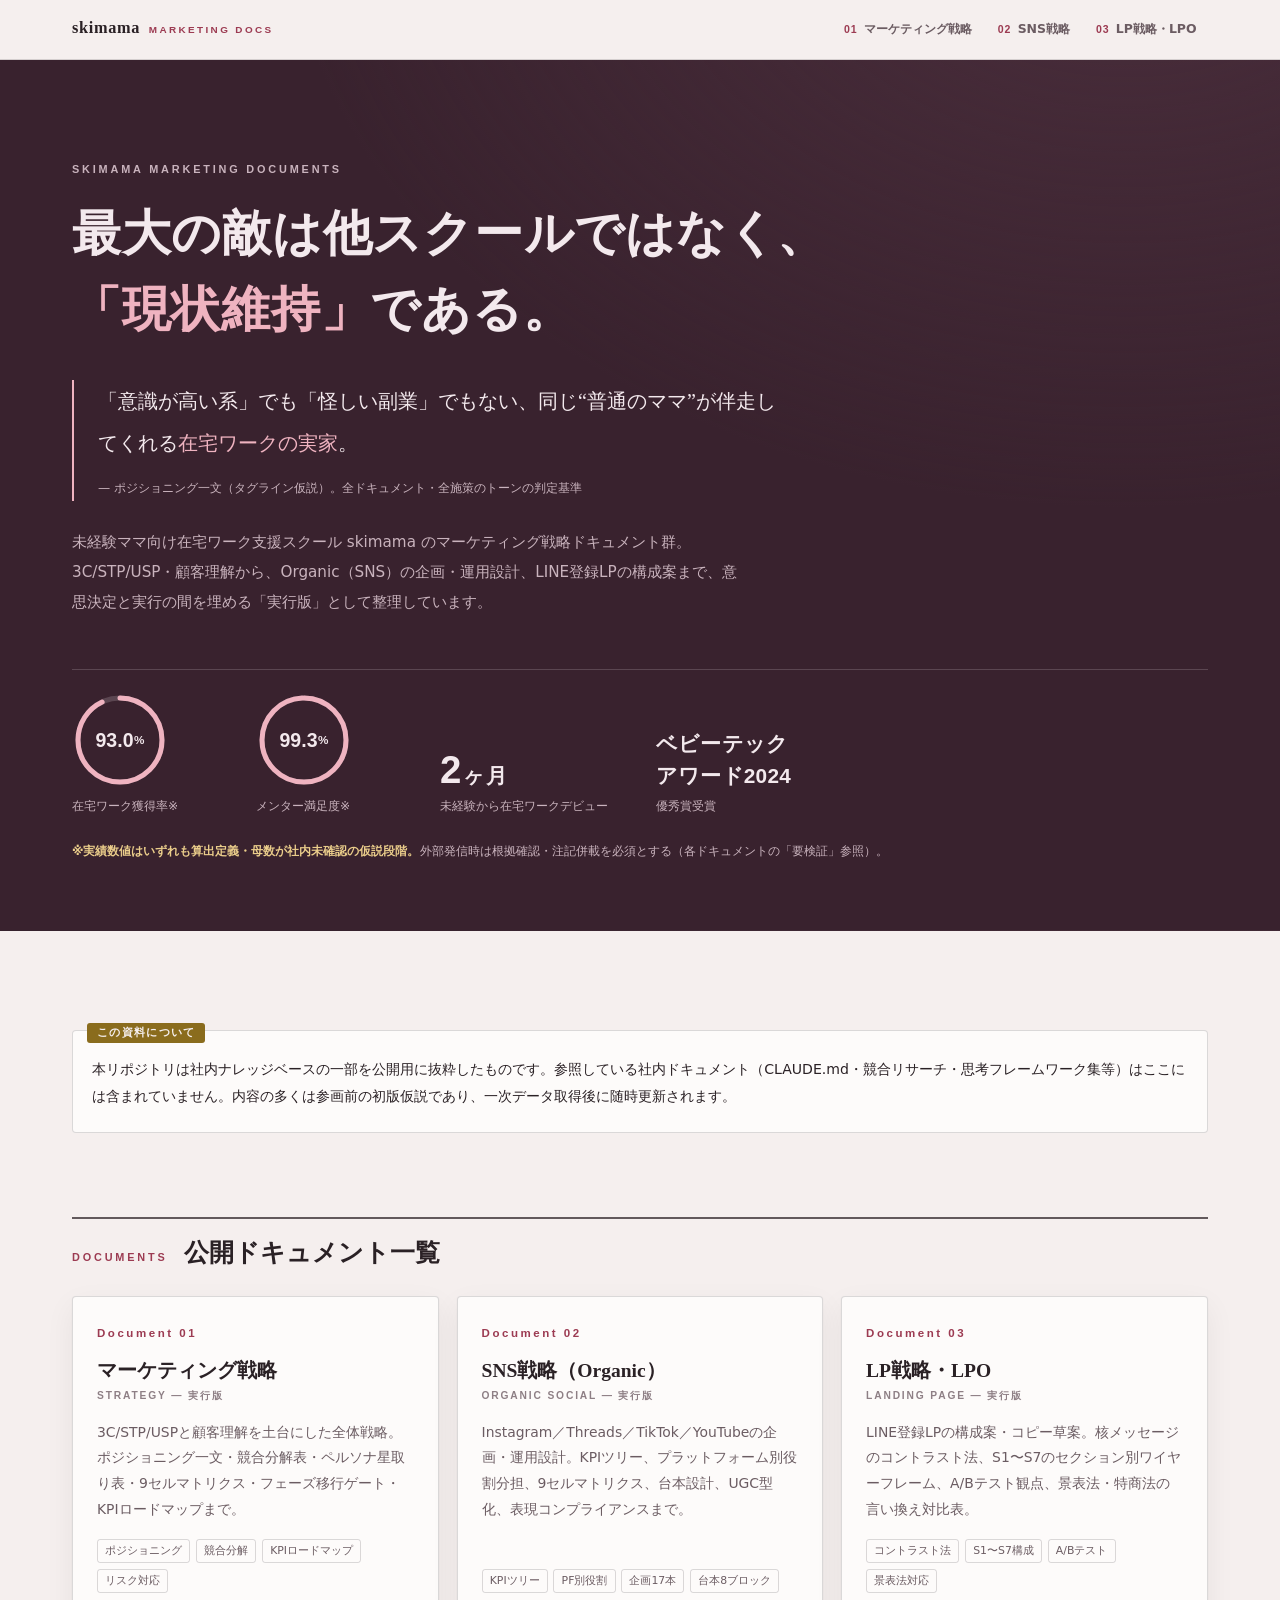
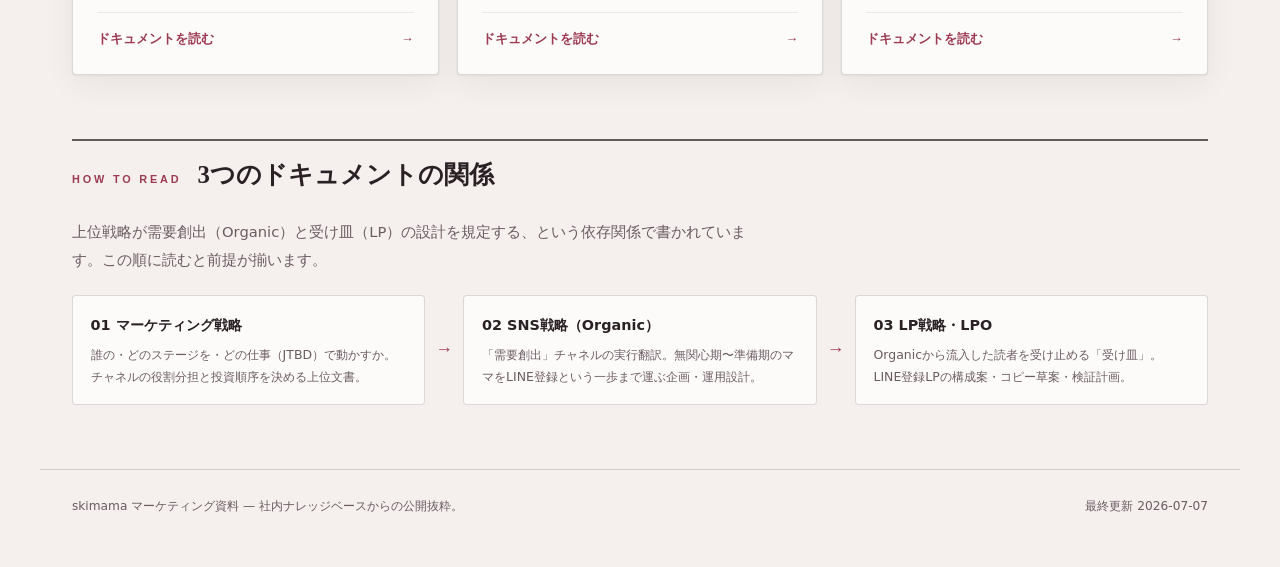
==== commit 9568284a: "公開資料に図解・チャート・アイコンを追加 「ほぼ文字」というフィードバックを受け、表とテキストブロックだけだった 本文に、実データ駆動のSVG図解レイヤーを追加。  - 競合ポジショニングマップ（2軸" ====
--- a/index.html
+++ b/index.html
@@ -34,12 +34,26 @@
     <p class="hero-lede">未経験ママ向け在宅ワーク支援スクール skimama のマーケティング戦略ドキュメント群。3C/STP/USP・顧客理解から、Organic（SNS）の企画・運用設計、LINE登録LPの構成案まで、意思決定と実行の間を埋める「実行版」として整理しています。</p>
 
     <div class="stat-strip">
-      <div class="stat">
-        <div class="num">93.0<span class="unit">%</span></div>
+      <div class="stat stat-gauge">
+        <div class="gaugewrap">
+          <svg class="gauge" viewBox="0 0 96 96" role="img" aria-label="在宅ワーク獲得率 93.0パーセント（算出定義・母数は社内未確認）">
+            <title>在宅ワーク獲得率 93.0%（算出定義・母数は社内未確認の仮説段階）</title>
+            <circle class="g-track" cx="48" cy="48" r="42" pathLength="100"/>
+            <circle class="g-val" cx="48" cy="48" r="42" pathLength="100" stroke-dasharray="93 100"/>
+          </svg>
+          <div class="gauge-num" aria-hidden="true">93.0<span class="unit">%</span></div>
+        </div>
         <div class="label">在宅ワーク獲得率※</div>
       </div>
-      <div class="stat">
-        <div class="num">99.3<span class="unit">%</span></div>
+      <div class="stat stat-gauge">
+        <div class="gaugewrap">
+          <svg class="gauge" viewBox="0 0 96 96" role="img" aria-label="メンター満足度 99.3パーセント（算出定義・母数は社内未確認）">
+            <title>メンター満足度 99.3%（算出定義・母数は社内未確認の仮説段階）</title>
+            <circle class="g-track" cx="48" cy="48" r="42" pathLength="100"/>
+            <circle class="g-val" cx="48" cy="48" r="42" pathLength="100" stroke-dasharray="99.3 100"/>
+          </svg>
+          <div class="gauge-num" aria-hidden="true">99.3<span class="unit">%</span></div>
+        </div>
         <div class="label">メンター満足度※</div>
       </div>
       <div class="stat">
--- a/style.css
+++ b/style.css
@@ -672,3 +672,195 @@
   font-size:0.78rem; color:var(--sumi-soft); line-height:2;
 }
 hr.thin{ border:none; border-top:1px solid var(--line); margin:2.4rem 0; }
+
+/* =============================================================
+   graphics layer（図解・チャート・アイコン共通コンポーネント）
+   原則：
+   - 色はすべてトークン経由（currentColor / var()）でライト・ダーク追従
+   - azuki/matsuba/karashi はCVD（色覚特性）では近接ペアになり得るため、
+     系列の識別は必ず「直接ラベル＋凡例＋2pxギャップ」で担保し、色単独に頼らない
+   - チャートの寸法（width%・flex値・stroke-dasharray）は実データから計算する
+   ============================================================= */
+
+/* ---------- inline icon set（線画・currentColor） ---------- */
+.icon-defs{ position:absolute; width:0; height:0; overflow:hidden; }
+.ico{
+  width:1.15em; height:1.15em; flex-shrink:0;
+  fill:none; stroke:currentColor; stroke-width:1.6;
+  stroke-linecap:round; stroke-linejoin:round;
+  vertical-align:-0.22em;
+}
+.ti{ color:var(--azuki); width:1.25em; height:1.25em; margin-right:0.4em; vertical-align:-0.28em; }
+th .ti{ color:var(--azuki); }
+
+/* ---------- figure（図の共通枠：.twrapと同じ面・影） ---------- */
+.fig{
+  margin:1.5rem 0; border:1px solid var(--line); border-radius:4px;
+  background:var(--kinu); box-shadow:var(--shadow);
+  padding:1.2rem 1.3rem 1.1rem;
+}
+.fig .fig-cap{
+  margin:0 0 1rem; font-size:0.74rem; font-weight:700;
+  color:var(--azuki); letter-spacing:0.06em;
+}
+.fig .fig-note{
+  margin:0.95rem 0 0; font-size:0.75rem; color:var(--sumi-soft); line-height:1.9;
+}
+.fig .fig-note b{ color:var(--karashi); }
+.chart-scroll{ overflow-x:auto; -webkit-overflow-scrolling:touch; }
+.chart-scroll .chart{ min-width:560px; }
+
+/* chart svg共通：テキスト・線はトークン追従のクラスで塗る */
+.chart{ width:100%; height:auto; display:block; font-family:var(--font-sans); }
+.chart .ct{ fill:var(--sumi); font-size:12.5px; font-weight:700; }
+.chart .cs{ fill:var(--sumi-soft); font-size:10.5px; }
+.chart .cf{ fill:var(--sumi-faint); font-size:10px; }
+.chart .ca{ fill:var(--azuki); font-size:12.5px; font-weight:700; }
+.chart .ln{ stroke:var(--line); fill:none; }
+.chart .lnf{ stroke:var(--line-soft); fill:none; }
+.chart .dot{ fill:var(--kinu); stroke:var(--sumi-soft); stroke-width:1.7; }
+.chart .dot.me{ fill:var(--azuki); stroke:var(--kinu); stroke-width:2; }
+.chart .zone{ fill:var(--azuki-soft); stroke:var(--azuki); stroke-width:1; stroke-dasharray:5 4; }
+.chart .vA{ fill:var(--azuki-soft);   stroke:var(--azuki);   stroke-width:1.3; }
+.chart .vB{ fill:var(--matsuba-soft); stroke:var(--matsuba); stroke-width:1.3; }
+.chart .vC{ fill:var(--karashi-soft); stroke:var(--karashi); stroke-width:1.3; }
+
+/* 凡例（系列識別は常にラベル併記） */
+.chart-legend{
+  display:flex; flex-wrap:wrap; gap:0.35rem 1.2rem; margin-top:0.9rem;
+  font-size:0.78rem; color:var(--sumi-soft); line-height:1.7;
+}
+.chart-legend .li{ display:inline-flex; align-items:baseline; gap:0.45rem; }
+.chart-legend .sw{
+  width:0.75em; height:0.75em; border-radius:2px; flex-shrink:0;
+  position:relative; top:0.08em;
+}
+.sw.c1{ background:var(--azuki); } .sw.c2{ background:var(--matsuba); }
+.sw.c3{ background:var(--karashi); } .sw.c4{ background:var(--sumi-faint); }
+
+/* ---------- mixbar（積み上げ横棒：比率データ。flex値＝実データ%） ---------- */
+.mixbar .track{ display:flex; gap:2px; }
+.mixbar .seg{
+  height:2.3rem; min-width:0; border-radius:2px;
+  display:flex; align-items:center; justify-content:center;
+  font-family:var(--font-num); font-weight:600; font-size:0.76rem;
+  color:var(--washi); white-space:nowrap; overflow:hidden;
+  font-variant-numeric:tabular-nums;
+}
+.mixbar .seg.c1{ background:var(--azuki); } .mixbar .seg.c2{ background:var(--matsuba); }
+.mixbar .seg.c3{ background:var(--karashi); } .mixbar .seg.c4{ background:var(--sumi-faint); }
+
+/* ---------- gauge（円弧チャート：実績数値。dasharray＝実データ%） ---------- */
+.gauge-row{ display:flex; flex-wrap:wrap; gap:1.4rem 2.6rem; align-items:center; }
+.gauge-item{ display:flex; align-items:center; gap:1rem; }
+.gaugewrap{ position:relative; width:96px; height:96px; flex-shrink:0; }
+.gauge{ width:100%; height:100%; display:block; transform:rotate(-90deg); }
+.gauge .g-track{ fill:none; stroke:var(--line); stroke-width:5; }
+.gauge .g-val{ fill:none; stroke:var(--azuki); stroke-width:5; stroke-linecap:round; }
+.gauge .g-val.green{ stroke:var(--matsuba); }
+.gauge-num{
+  position:absolute; inset:0; display:flex; align-items:center; justify-content:center;
+  font-family:var(--font-num); font-weight:600; font-size:1.22rem;
+  color:var(--sumi); font-variant-numeric:tabular-nums;
+}
+.gauge-num .unit{ font-size:0.6em; margin-left:0.05em; }
+.gauge-item .g-label{ font-size:0.8rem; color:var(--sumi-soft); line-height:1.8; }
+.gauge-item .g-label b{ color:var(--sumi); }
+/* hub hero（深梅帯）上のゲージ配色 */
+.stat-strip .g-track{ stroke:var(--fukaume-line); }
+.stat-strip .g-val{ stroke:#EFB3C0; }
+.stat-strip .gauge-num{ color:var(--fukaume-ink); }
+.stat-gauge .gaugewrap{ margin-bottom:0.4rem; }
+
+/* ---------- tl（タイムライン帯：flex値＝月数などの実データ） ---------- */
+.tl-wrap{ overflow-x:auto; -webkit-overflow-scrolling:touch; }
+.tl{ display:flex; gap:2px; min-width:540px; margin:0.2rem 0; }
+.tl .tl-seg{
+  min-width:0; border:1px solid var(--line); border-radius:3px;
+  background:var(--washi); padding:0.55rem 0.7rem 0.5rem;
+  font-size:0.72rem; line-height:1.65;
+}
+.tl .tl-seg .t{
+  display:block; font-family:var(--font-num); font-weight:600;
+  font-size:0.72rem; letter-spacing:0.04em; color:var(--sumi);
+}
+.tl .tl-seg .d{ display:block; color:var(--sumi-soft); }
+.tl .tl-seg.hot{ background:var(--azuki-soft); border-color:var(--azuki); }
+.tl .tl-seg.warm{ background:var(--karashi-soft); }
+.tl .tl-seg.calm{ background:var(--matsuba-soft); }
+
+/* ---------- pain-depth（ペイン4層：下に狭まる深度図） ---------- */
+.pain-depth{ margin:0.4rem 0 0; }
+.pd-row{
+  display:grid; grid-template-columns:minmax(150px,46%) minmax(0,1fr);
+  gap:0 1.2rem; align-items:center; margin:0.35rem 0;
+}
+.pd-band{
+  position:relative; z-index:0; display:flex; align-items:center;
+  padding:0.72rem 1.7rem 0.72rem 0.95rem;
+  clip-path:polygon(0 0, 100% 0, calc(100% - 1.5rem) 100%, 0 100%);
+  background:var(--kinu); overflow:hidden;
+}
+.pd-band::before{ content:""; position:absolute; inset:0; background:var(--azuki); z-index:-1; }
+.pd-band.d1{ width:100%; } .pd-band.d1::before{ opacity:0.08; }
+.pd-band.d2{ width:84%; }  .pd-band.d2::before{ opacity:0.17; }
+.pd-band.d3{ width:68%; }  .pd-band.d3::before{ opacity:0.32; }
+.pd-band.d4{ width:52%; }  .pd-band.d4::before{ opacity:0.95; }
+.pd-band .pd-tag{ font-weight:700; font-size:0.8rem; line-height:1.55; color:var(--sumi); }
+.pd-band.d4 .pd-tag{ color:var(--washi); }
+.pd-txt{ font-size:0.79rem; line-height:1.8; color:var(--sumi-soft); }
+.pd-txt b{ color:var(--sumi); }
+.pd-water{
+  display:flex; align-items:center; gap:0.7rem; margin:0.55rem 0;
+  font-size:0.7rem; font-weight:700; color:var(--sumi-faint);
+  letter-spacing:0.06em; white-space:nowrap;
+}
+.pd-water::before, .pd-water::after{
+  content:""; flex:1 1 auto; border-top:1px dashed var(--line-strong); min-width:1rem;
+}
+@media (max-width:620px){
+  .pd-row{ grid-template-columns:1fr; gap:0.25rem; }
+  .pd-band.d2{ width:88%; } .pd-band.d3{ width:76%; } .pd-band.d4{ width:64%; }
+  .pd-txt{ padding-bottom:0.4rem; }
+}
+
+/* ---------- flow拡張：ノードにアイコン ---------- */
+.flow .f-node.has-ico{ display:flex; align-items:center; gap:0.85rem; }
+.f-ico{
+  width:2.3rem; height:2.3rem; border-radius:50%;
+  border:1px solid var(--line); background:var(--washi);
+  display:flex; align-items:center; justify-content:center;
+  color:var(--azuki); flex-shrink:0;
+}
+.f-ico .ico{ width:1.15rem; height:1.15rem; vertical-align:0; }
+.flow .f-node.hot .f-ico{ border-color:var(--azuki); background:var(--kinu); }
+.flow .f-node .f-body{ min-width:0; }
+
+/* ---------- sb-grid（台本8ブロックのストーリーボード） ---------- */
+.sb-grid{
+  display:grid; grid-template-columns:repeat(auto-fill,minmax(168px,1fr));
+  gap:0.6rem; margin:1.4rem 0;
+}
+.sb{
+  position:relative; border:1px solid var(--line); border-radius:4px;
+  background:var(--kinu); padding:0.8rem 0.9rem 0.75rem;
+}
+.sb .sb-no{
+  font-family:var(--font-num); font-weight:600; font-size:0.62rem;
+  letter-spacing:0.16em; color:var(--azuki); text-transform:uppercase;
+}
+.sb .sb-ico{ position:absolute; top:0.75rem; right:0.8rem; color:var(--azuki); }
+.sb .sb-ico .ico{ width:1.05rem; height:1.05rem; vertical-align:0; }
+.sb .sb-t{ margin:0.3rem 0 0; font-weight:700; font-size:0.85rem; line-height:1.6; }
+.sb .sb-d{ margin:0.35rem 0 0; font-size:0.71rem; color:var(--sumi-soft); line-height:1.7; }
+.sb .chip, .sb .hypo{ margin-top:0.45rem; }
+
+/* ---------- gate-meter（移行条件の充足数インジケータ） ---------- */
+.gate-meter{ display:flex; align-items:center; gap:0.6rem; margin:0.9rem 0 0.1rem; }
+.gate-meter .gm-dots{ display:flex; gap:0.32rem; }
+.gate-meter .gm-dot{
+  width:0.85rem; height:0.85rem; border-radius:50%;
+  border:1.5px solid var(--matsuba); background:transparent;
+}
+.gate-meter .gm-dot.on{ background:var(--matsuba); }
+.gate-meter .gm-label{ font-size:0.72rem; color:var(--sumi-soft); }
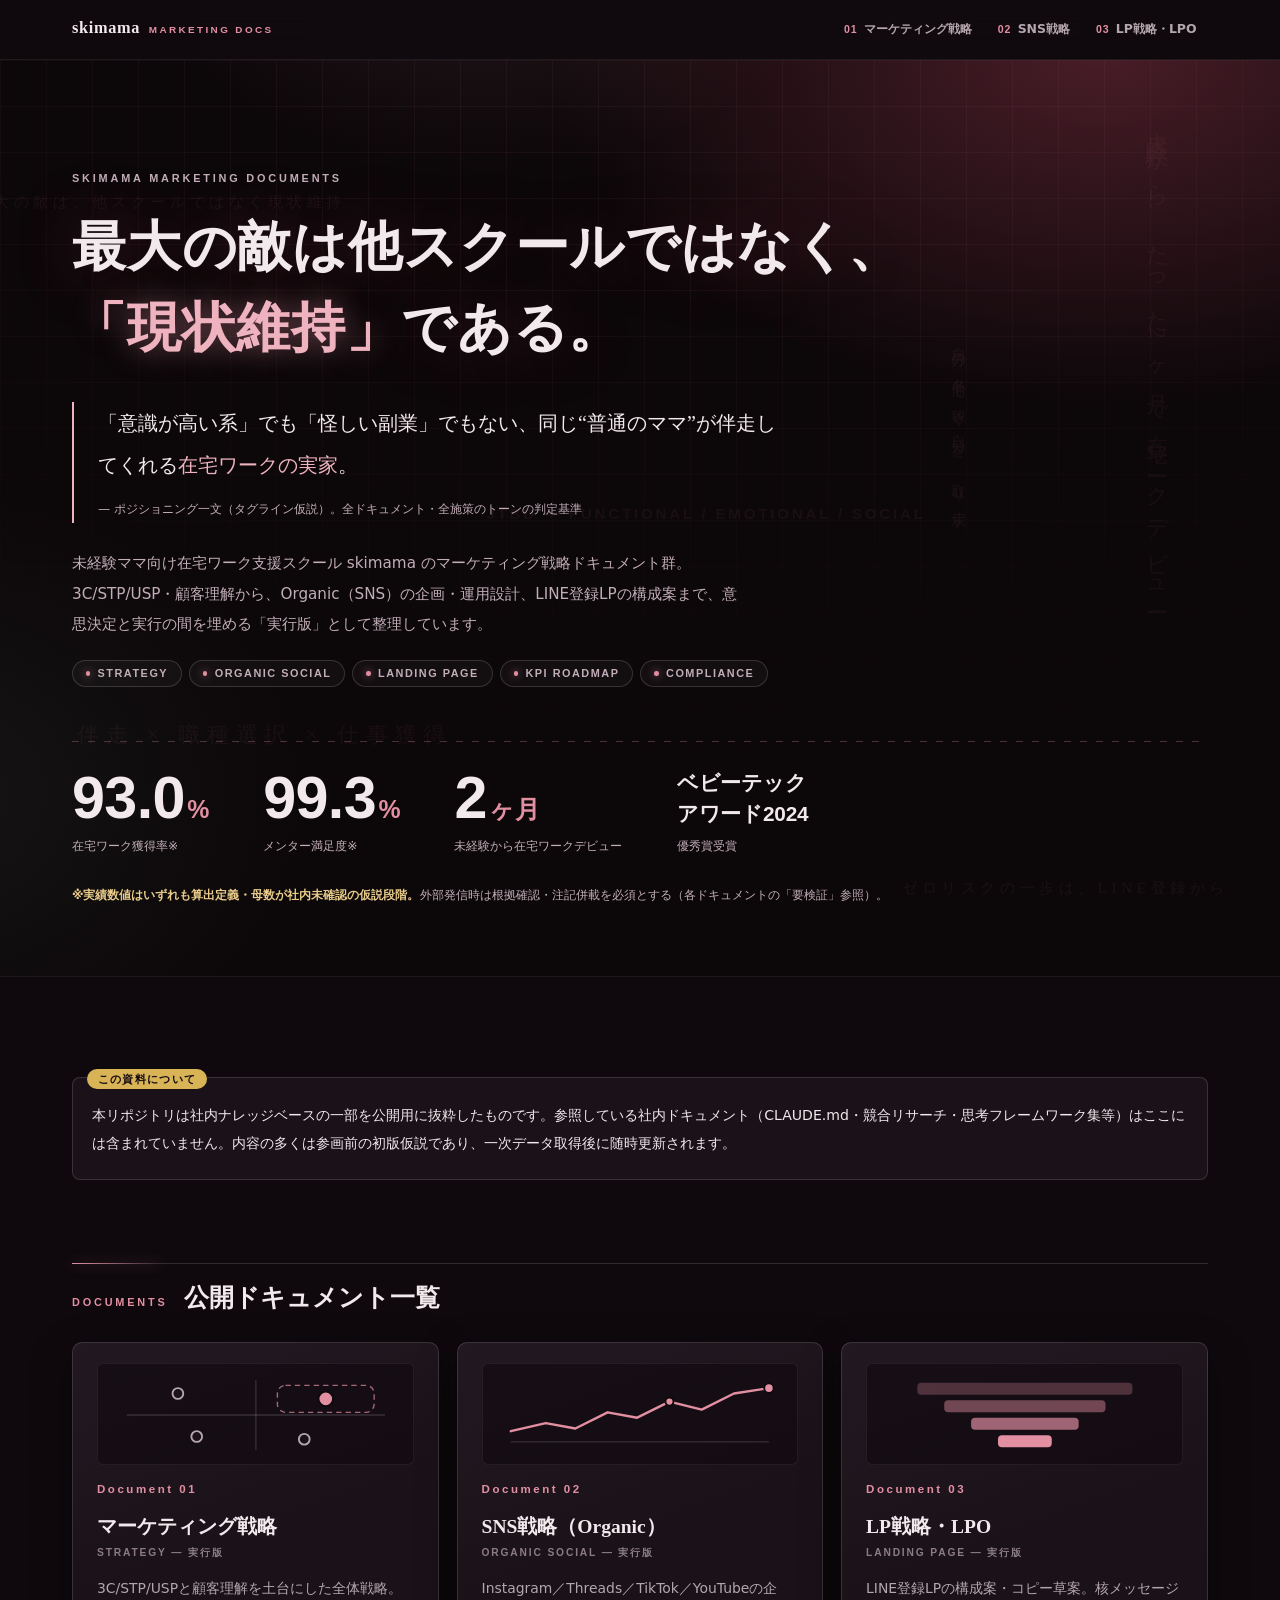
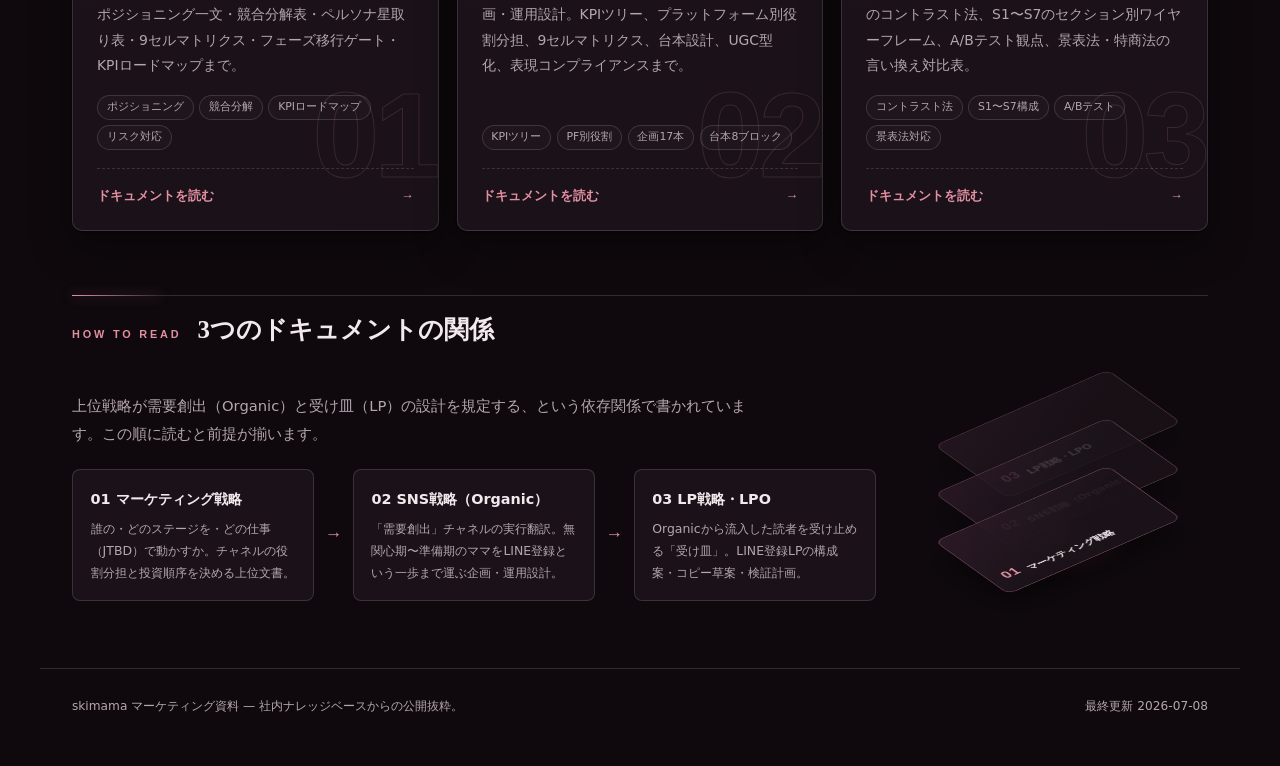
==== commit e2491dc6: "公開資料をダーク×テック系トーン「夜の実家」に全面転換 参考サイト（llcmeme.com）のダーク×グロー×ノードダイアグラム×アニメーション という技法を、skimamaのブランド資産（小豆のロ―" ====
--- a/index.html
+++ b/index.html
@@ -3,11 +3,11 @@
 <head>
 <meta charset="utf-8">
 <meta name="viewport" content="width=device-width, initial-scale=1">
-<meta name="color-scheme" content="light dark">
+<meta name="color-scheme" content="dark">
 <title>skimama マーケティング資料</title>
 <meta name="description" content="skimamaのマーケティング資料一覧。マーケティング戦略・SNS戦略（Organic）・LP戦略/LPOの公開版ドキュメントへのリンク集。">
 <link rel="stylesheet" href="style.css">
-<script>document.documentElement.classList.add('js');</script>
+<script src="app.js" defer></script>
 </head>
 <body>
 <a class="skip" href="#docs">本文へスキップ</a>
@@ -24,7 +24,15 @@
 </header>
 
 <section class="hero">
-  <div class="hero-inner">
+  <div class="amb" aria-hidden="true">
+    <span class="v lg" style="top:6%;right:8%;">未経験から、たった2ヶ月で在宅ワークデビュー</span>
+    <span style="top:14%;left:-2%;">最大の敵は、他スクールではなく現状維持</span>
+    <span class="v" style="top:30%;right:24%;">自分の名前で稼ぐ自分を、取り戻す</span>
+    <span class="lg" style="bottom:24%;left:6%;">伴走 × 職種選択 × 仕事獲得</span>
+    <span class="num" style="top:48%;left:38%;">JTBD — FUNCTIONAL / EMOTIONAL / SOCIAL</span>
+    <span style="bottom:8%;right:4%;">ゼロリスクの一歩は、LINE登録から</span>
+  </div>
+  <div class="hero-inner hero-load">
     <p class="kicker">Skimama Marketing Documents</p>
     <h1 class="hero-title">最大の敵は他スクールではなく、<br><em>「現状維持」</em>である。</h1>
     <p class="hero-tagline">
@@ -32,36 +40,28 @@
       <span class="hero-tagline-src">— ポジショニング一文（タグライン仮説）。全ドキュメント・全施策のトーンの判定基準</span>
     </p>
     <p class="hero-lede">未経験ママ向け在宅ワーク支援スクール skimama のマーケティング戦略ドキュメント群。3C/STP/USP・顧客理解から、Organic（SNS）の企画・運用設計、LINE登録LPの構成案まで、意思決定と実行の間を埋める「実行版」として整理しています。</p>
-
+    <ul class="pills" aria-label="収録テーマ">
+      <li>Strategy</li>
+      <li>Organic Social</li>
+      <li>Landing Page</li>
+      <li>KPI Roadmap</li>
+      <li>Compliance</li>
+    </ul>
     <div class="stat-strip">
-      <div class="stat stat-gauge">
-        <div class="gaugewrap">
-          <svg class="gauge" viewBox="0 0 96 96" role="img" aria-label="在宅ワーク獲得率 93.0パーセント（算出定義・母数は社内未確認）">
-            <title>在宅ワーク獲得率 93.0%（算出定義・母数は社内未確認の仮説段階）</title>
-            <circle class="g-track" cx="48" cy="48" r="42" pathLength="100"/>
-            <circle class="g-val" cx="48" cy="48" r="42" pathLength="100" stroke-dasharray="93 100"/>
-          </svg>
-          <div class="gauge-num" aria-hidden="true">93.0<span class="unit">%</span></div>
-        </div>
+      <div class="stat">
+        <div class="num"><span class="cnt" data-count="93.0" data-dec="1">93.0</span><span class="unit">%</span></div>
         <div class="label">在宅ワーク獲得率※</div>
       </div>
-      <div class="stat stat-gauge">
-        <div class="gaugewrap">
-          <svg class="gauge" viewBox="0 0 96 96" role="img" aria-label="メンター満足度 99.3パーセント（算出定義・母数は社内未確認）">
-            <title>メンター満足度 99.3%（算出定義・母数は社内未確認の仮説段階）</title>
-            <circle class="g-track" cx="48" cy="48" r="42" pathLength="100"/>
-            <circle class="g-val" cx="48" cy="48" r="42" pathLength="100" stroke-dasharray="99.3 100"/>
-          </svg>
-          <div class="gauge-num" aria-hidden="true">99.3<span class="unit">%</span></div>
-        </div>
+      <div class="stat">
+        <div class="num"><span class="cnt" data-count="99.3" data-dec="1">99.3</span><span class="unit">%</span></div>
         <div class="label">メンター満足度※</div>
       </div>
       <div class="stat">
-        <div class="num">2<span class="unit">ヶ月</span></div>
+        <div class="num"><span class="cnt" data-count="2">2</span><span class="unit">ヶ月</span></div>
         <div class="label">未経験から在宅ワークデビュー</div>
       </div>
-      <div class="stat">
-        <div class="num" style="font-size:clamp(1.05rem,2vw,1.3rem);line-height:1.5;">ベビーテック<br>アワード2024</div>
+      <div class="stat txt">
+        <div class="num">ベビーテック<br>アワード2024</div>
         <div class="label">優秀賞受賞</div>
       </div>
       <p class="stat-note"><b>※実績数値はいずれも算出定義・母数が社内未確認の仮説段階。</b>外部発信時は根拠確認・注記併載を必須とする（各ドキュメントの「要検証」参照）。</p>
@@ -85,6 +85,19 @@
     </div>
     <div class="doc-grid">
       <a class="doc-card" href="skimama_マーケティング戦略_実行版.html">
+        <span class="ghost" aria-hidden="true">01</span>
+        <div class="mini" aria-hidden="true">
+          <!-- ミニ図解：競合ポジショニングマップ -->
+          <svg viewBox="0 0 220 64">
+            <line x1="110" y1="6" x2="110" y2="58" stroke="var(--line)" stroke-width="1"/>
+            <line x1="14" y1="32" x2="206" y2="32" stroke="var(--line)" stroke-width="1"/>
+            <rect x="126" y="10" width="72" height="20" rx="6" fill="none" stroke="var(--azuki)" stroke-width="1" stroke-dasharray="4 3" opacity="0.7"/>
+            <circle cx="52" cy="16" r="4" fill="var(--kinu)" stroke="var(--sumi-soft)" stroke-width="1.4"/>
+            <circle cx="66" cy="48" r="4" fill="var(--kinu)" stroke="var(--sumi-soft)" stroke-width="1.4"/>
+            <circle cx="146" cy="50" r="4" fill="var(--kinu)" stroke="var(--sumi-soft)" stroke-width="1.4"/>
+            <circle cx="162" cy="20" r="5.5" fill="var(--azuki)" stroke="var(--yoru)" stroke-width="1.6"/>
+          </svg>
+        </div>
         <span class="no">Document 01</span>
         <h3>マーケティング戦略<span class="sub" style="display:block;margin-top:0.2rem;">Strategy — 実行版</span></h3>
         <p>3C/STP/USPと顧客理解を土台にした全体戦略。ポジショニング一文・競合分解表・ペルソナ星取り表・9セルマトリクス・フェーズ移行ゲート・KPIロードマップまで。</p>
@@ -92,6 +105,17 @@
         <span class="go">ドキュメントを読む<span class="arrow">→</span></span>
       </a>
       <a class="doc-card" href="skimama_SNS戦略_実行版.html">
+        <span class="ghost" aria-hidden="true">02</span>
+        <div class="mini" aria-hidden="true">
+          <!-- ミニ図解：先行KPIの折れ線（ジグザグ） -->
+          <svg viewBox="0 0 220 64">
+            <line x1="14" y1="52" x2="206" y2="52" stroke="var(--line)" stroke-width="1"/>
+            <polyline points="14,44 40,38 62,42 86,30 108,34 132,22 156,28 180,16 206,12"
+              fill="none" stroke="var(--azuki)" stroke-width="1.8" stroke-linecap="round" stroke-linejoin="round"/>
+            <circle cx="132" cy="22" r="3" fill="var(--azuki)" stroke="var(--yoru)" stroke-width="1.4"/>
+            <circle cx="206" cy="12" r="3.5" fill="var(--azuki)" stroke="var(--yoru)" stroke-width="1.4"/>
+          </svg>
+        </div>
         <span class="no">Document 02</span>
         <h3>SNS戦略（Organic）<span class="sub" style="display:block;margin-top:0.2rem;">Organic Social — 実行版</span></h3>
         <p>Instagram／Threads／TikTok／YouTubeの企画・運用設計。KPIツリー、プラットフォーム別役割分担、9セルマトリクス、台本設計、UGC型化、表現コンプライアンスまで。</p>
@@ -99,6 +123,16 @@
         <span class="go">ドキュメントを読む<span class="arrow">→</span></span>
       </a>
       <a class="doc-card" href="skimama_LP戦略_実行版.html">
+        <span class="ghost" aria-hidden="true">03</span>
+        <div class="mini" aria-hidden="true">
+          <!-- ミニ図解：S1〜S7のファネル -->
+          <svg viewBox="0 0 220 64">
+            <rect x="30" y="8"  width="160" height="9" rx="3" fill="var(--azuki)" opacity="0.28"/>
+            <rect x="50" y="21" width="120" height="9" rx="3" fill="var(--azuki)" opacity="0.45"/>
+            <rect x="70" y="34" width="80"  height="9" rx="3" fill="var(--azuki)" opacity="0.68"/>
+            <rect x="90" y="47" width="40"  height="9" rx="3" fill="var(--azuki)"/>
+          </svg>
+        </div>
         <span class="no">Document 03</span>
         <h3>LP戦略・LPO<span class="sub" style="display:block;margin-top:0.2rem;">Landing Page — 実行版</span></h3>
         <p>LINE登録LPの構成案・コピー草案。核メッセージのコントラスト法、S1〜S7のセクション別ワイヤーフレーム、A/Bテスト観点、景表法・特商法の言い換え対比表。</p>
@@ -113,21 +147,30 @@
       <p class="kicker">How to Read</p>
       <h2>3つのドキュメントの関係</h2>
     </div>
-    <p style="font-size:0.92rem;max-width:46em;color:var(--sumi-soft);">上位戦略が需要創出（Organic）と受け皿（LP）の設計を規定する、という依存関係で書かれています。この順に読むと前提が揃います。</p>
-    <div class="read-flow" style="margin-top:1.3rem;">
-      <div class="rf-step">
-        <span class="t">01 マーケティング戦略</span>
-        <span class="d">誰の・どのステージを・どの仕事（JTBD）で動かすか。チャネルの役割分担と投資順序を決める上位文書。</span>
+    <div class="how-grid">
+      <div>
+        <p style="font-size:0.92rem;max-width:46em;color:var(--sumi-soft);">上位戦略が需要創出（Organic）と受け皿（LP）の設計を規定する、という依存関係で書かれています。この順に読むと前提が揃います。</p>
+        <div class="read-flow" style="margin-top:1.3rem;">
+          <div class="rf-step">
+            <span class="t">01 マーケティング戦略</span>
+            <span class="d">誰の・どのステージを・どの仕事（JTBD）で動かすか。チャネルの役割分担と投資順序を決める上位文書。</span>
+          </div>
+          <span class="rf-arrow" aria-hidden="true">→</span>
+          <div class="rf-step">
+            <span class="t">02 SNS戦略（Organic）</span>
+            <span class="d">「需要創出」チャネルの実行翻訳。無関心期〜準備期のママをLINE登録という一歩まで運ぶ企画・運用設計。</span>
+          </div>
+          <span class="rf-arrow" aria-hidden="true">→</span>
+          <div class="rf-step">
+            <span class="t">03 LP戦略・LPO</span>
+            <span class="d">Organicから流入した読者を受け止める「受け皿」。LINE登録LPの構成案・コピー草案・検証計画。</span>
+          </div>
+        </div>
       </div>
-      <span class="rf-arrow" aria-hidden="true">→</span>
-      <div class="rf-step">
-        <span class="t">02 SNS戦略（Organic）</span>
-        <span class="d">「需要創出」チャネルの実行翻訳。無関心期〜準備期のママをLINE登録という一歩まで運ぶ企画・運用設計。</span>
-      </div>
-      <span class="rf-arrow" aria-hidden="true">→</span>
-      <div class="rf-step">
-        <span class="t">03 LP戦略・LPO</span>
-        <span class="d">Organicから流入した読者を受け止める「受け皿」。LINE登録LPの構成案・コピー草案・検証計画。</span>
+      <div class="iso" aria-hidden="true">
+        <div class="iso-plate p3"><i>03</i>LP戦略・LPO</div>
+        <div class="iso-plate p2"><i>02</i>SNS戦略（Organic）</div>
+        <div class="iso-plate p1"><i>01</i>マーケティング戦略</div>
       </div>
     </div>
   </section>
@@ -136,20 +179,7 @@
 
 <footer class="hub-footer">
   <span>skimama マーケティング資料 — 社内ナレッジベースからの公開抜粋。</span>
-  <span>最終更新 2026-07-07</span>
+  <span>最終更新 2026-07-08</span>
 </footer>
-
-<script>
-addEventListener('DOMContentLoaded',function(){
-  if('IntersectionObserver' in window){
-    var io=new IntersectionObserver(function(es){
-      es.forEach(function(e){ if(e.isIntersecting){ e.target.classList.add('in'); io.unobserve(e.target); } });
-    },{rootMargin:'0px 0px -8% 0px'});
-    document.querySelectorAll('.fx').forEach(function(el){ io.observe(el); });
-  }else{
-    document.querySelectorAll('.fx').forEach(function(el){ el.classList.add('in'); });
-  }
-});
-</script>
 </body>
 </html>
--- a/style.css
+++ b/style.css
@@ -1,97 +1,72 @@
 /* =============================================================
-   skimama marketing docs — shared design system
-   コンセプト：「在宅ワークの実家」＝誠実・等身大・温かい編集デザイン
-   （雑誌の特集記事 × 事業計画書。キラキラ・煽りの対極）
+   skimama marketing docs — shared design system v2 "夜の実家"
+   コンセプト：ダーク×テック基調への全面転換（クライアント確定方針）。
+   ただし紫/青の汎用ネオンには逃げず、ブランド資産である小豆（azuki）を
+   ダーク背景上のグロー・アクセントの中心に据える。
+   和文明朝×ゴシックの編集的タイポグラフィは維持（skimamaらしさの核）。
+   背景モチーフはコードスニペットではなく「刺し縫い（ステッチ）の点線」＋
+   「戦略ドキュメント自身のフレーズが薄く浮かぶアンビエントテキスト」。
    -------------------------------------------------------------
-   palette（和名トークン）
-     washi   #F5EFEE / #211A1E   … 背景（薄紅がかった和紙）
-     kinu    #FDFBFA / #2A2226   … カード・表の面
-     sumi    #2A2125 / #EFE7EA   … 本文
-     azuki   #9C3B52 / #E28FA2   … 主張・リンク（小豆）
-     matsuba #4F6B58 / #93BAA1   … 示唆・補足（松葉）
-     karashi #8A6C1D / #D9B457   … 仮説・要検証（芥子）
-     fukaume #39222E / #191317   … ヒーロー帯（深梅）
+   palette（和名トークン・ダーク単一テーマ）
+     yoru    #0F090D … ページ地（梅色がかった夜の黒）
+     kinu    #1A1218 … カード・表の面（絹・夜色）
+     sumi    #F2E9ED … 本文インク
+     azuki   #E28FA2 … 主張・リンク・グロー（小豆）
+     matsuba #93BAA1 … 示唆・補足（松葉）
+     karashi #D9B457 … 仮説・要検証（芥子）
+     fuji    #B79BD4 … 第4系列の淡表示（藤）
+   chartマーク用（検証済カテゴリカル・OKLCH帯/CVD/コントラストPASS）
+     c1 #D4718A / c2 #41925F / c3 #B28C2B / c4 #9668BC
    ============================================================= */
 
 :root{
-  --washi:#F5EFEE;
-  --kinu:#FDFBFA;
-  --sumi:#2A2125;
-  --sumi-soft:#6B5C62;
-  --sumi-faint:#8E7F85;
-  --line:rgba(42,33,37,0.16);
-  --line-soft:rgba(42,33,37,0.08);
-  --line-strong:rgba(42,33,37,0.72);
-  --azuki:#9C3B52;
-  --azuki-deep:#7C2C40;
-  --azuki-soft:rgba(156,59,82,0.08);
-  --matsuba:#4F6B58;
-  --matsuba-soft:rgba(79,107,88,0.10);
-  --karashi:#8A6C1D;
-  --karashi-soft:rgba(138,108,29,0.12);
-  --fukaume:#39222E;
-  --fukaume-2:#4A2E3C;
-  --fukaume-ink:#F3E9ED;
-  --fukaume-ink-soft:#C9B3BD;
-  --fukaume-line:rgba(243,233,237,0.18);
-  --shadow:0 1px 2px rgba(42,33,37,0.05), 0 10px 30px rgba(42,33,37,0.06);
+  color-scheme:dark;
+  --yoru:#0F090D;
+  --yoru-2:#140D12;
+  --washi:#0F090D;            /* 旧トークン互換：ページ地 */
+  --kinu:#1A1218;
+  --kinu-2:#221822;
+  --sumi:#F2E9ED;
+  --sumi-soft:#B5A6AE;
+  --sumi-faint:#8B7C84;
+  --ink-dark:#140B10;         /* アクセント面上の暗文字 */
+  --line:rgba(242,233,237,0.15);
+  --line-soft:rgba(242,233,237,0.07);
+  --line-strong:rgba(242,233,237,0.55);
+  --azuki:#E28FA2;
+  --azuki-deep:#F2AEBE;       /* 互換名：hover等の明るい側 */
+  --azuki-glow:#9C3B52;       /* グローの芯 */
+  --azuki-soft:rgba(226,143,162,0.10);
+  --matsuba:#93BAA1;
+  --matsuba-soft:rgba(147,186,161,0.11);
+  --karashi:#D9B457;
+  --karashi-soft:rgba(217,180,87,0.12);
+  --fuji:#B79BD4;
+  --fukaume:#0C0709;          /* 互換名：最深部の帯 */
+  --fukaume-2:#241521;
+  --fukaume-ink:#F2E9ED;
+  --fukaume-ink-soft:#C2AEB8;
+  --fukaume-line:rgba(242,233,237,0.16);
+  /* chart marks（検証済） */
+  --c1:#D4718A; --c2:#41925F; --c3:#B28C2B; --c4:#9668BC;
+  --shadow:0 1px 2px rgba(0,0,0,0.5), 0 14px 40px rgba(0,0,0,0.45);
+  --glow-card:0 0 0 1px rgba(226,143,162,0.06), 0 8px 40px rgba(156,59,82,0.10);
   --font-serif:"Noto Serif JP","Hiragino Mincho ProN","Yu Mincho","YuMincho",serif;
   --font-sans:"Hiragino Sans","Hiragino Kaku Gothic ProN","Yu Gothic","Noto Sans JP",system-ui,sans-serif;
   --font-num:"Avenir Next","Helvetica Neue","Segoe UI",Arial,sans-serif;
-}
-@media (prefers-color-scheme: dark){
-  :root{
-    --washi:#211A1E;
-    --kinu:#2A2226;
-    --sumi:#EFE7EA;
-    --sumi-soft:#B5A7AD;
-    --sumi-faint:#93858B;
-    --line:rgba(239,231,234,0.17);
-    --line-soft:rgba(239,231,234,0.09);
-    --line-strong:rgba(239,231,234,0.7);
-    --azuki:#E28FA2;
-    --azuki-deep:#EFB3C0;
-    --azuki-soft:rgba(226,143,162,0.12);
-    --matsuba:#93BAA1;
-    --matsuba-soft:rgba(147,186,161,0.12);
-    --karashi:#D9B457;
-    --karashi-soft:rgba(217,180,87,0.13);
-    --fukaume:#191317;
-    --fukaume-2:#2C2027;
-    --fukaume-ink:#F3E9ED;
-    --fukaume-ink-soft:#C9B3BD;
-    --fukaume-line:rgba(243,233,237,0.18);
-    --shadow:0 1px 2px rgba(0,0,0,0.35), 0 12px 32px rgba(0,0,0,0.4);
-  }
-}
-:root[data-theme="dark"]{
-  --washi:#211A1E; --kinu:#2A2226; --sumi:#EFE7EA; --sumi-soft:#B5A7AD; --sumi-faint:#93858B;
-  --line:rgba(239,231,234,0.17); --line-soft:rgba(239,231,234,0.09); --line-strong:rgba(239,231,234,0.7);
-  --azuki:#E28FA2; --azuki-deep:#EFB3C0; --azuki-soft:rgba(226,143,162,0.12);
-  --matsuba:#93BAA1; --matsuba-soft:rgba(147,186,161,0.12);
-  --karashi:#D9B457; --karashi-soft:rgba(217,180,87,0.13);
-  --fukaume:#191317; --fukaume-2:#2C2027; --fukaume-ink:#F3E9ED; --fukaume-ink-soft:#C9B3BD;
-  --fukaume-line:rgba(243,233,237,0.18);
-  --shadow:0 1px 2px rgba(0,0,0,0.35), 0 12px 32px rgba(0,0,0,0.4);
-}
-:root[data-theme="light"]{
-  --washi:#F5EFEE; --kinu:#FDFBFA; --sumi:#2A2125; --sumi-soft:#6B5C62; --sumi-faint:#8E7F85;
-  --line:rgba(42,33,37,0.16); --line-soft:rgba(42,33,37,0.08); --line-strong:rgba(42,33,37,0.72);
-  --azuki:#9C3B52; --azuki-deep:#7C2C40; --azuki-soft:rgba(156,59,82,0.08);
-  --matsuba:#4F6B58; --matsuba-soft:rgba(79,107,88,0.10);
-  --karashi:#8A6C1D; --karashi-soft:rgba(138,108,29,0.12);
-  --fukaume:#39222E; --fukaume-2:#4A2E3C; --fukaume-ink:#F3E9ED; --fukaume-ink-soft:#C9B3BD;
-  --fukaume-line:rgba(243,233,237,0.18);
-  --shadow:0 1px 2px rgba(42,33,37,0.05), 0 10px 30px rgba(42,33,37,0.06);
+  /* 刺し縫い（running stitch）モチーフ */
+  --stitch:repeating-linear-gradient(90deg, rgba(226,143,162,0.55) 0 7px, transparent 7px 16px);
 }
 
 /* ---------- base ---------- */
 *{ box-sizing:border-box; }
-html{ -webkit-text-size-adjust:100%; scroll-behavior:smooth; }
+html{ -webkit-text-size-adjust:100%; scroll-behavior:smooth; background:var(--yoru); }
 @media (prefers-reduced-motion: reduce){ html{ scroll-behavior:auto; } }
 body{
   margin:0;
-  background:var(--washi);
+  background:
+    radial-gradient(90% 40% at 50% 0%, rgba(36,21,33,0.5) 0%, transparent 100%),
+    var(--yoru);
   color:var(--sumi);
   font-family:var(--font-sans);
   font-size:16px;
@@ -104,7 +79,7 @@
 h4,h5{ font-family:var(--font-sans); font-weight:700; color:var(--sumi); }
 a{ color:var(--azuki); text-decoration-thickness:1px; text-underline-offset:3px; }
 a:hover{ color:var(--azuki-deep); }
-::selection{ background:var(--azuki-soft); }
+::selection{ background:rgba(156,59,82,0.55); color:#fff; }
 :focus-visible{ outline:2px solid var(--azuki); outline-offset:2px; border-radius:2px; }
 strong{ font-weight:700; }
 small{ color:var(--sumi-soft); }
@@ -120,17 +95,65 @@
 }
 .skip:focus{ left:0.5rem; top:0.5rem; }
 
-/* ---------- motion（フェードイン1種のみ） ---------- */
-html.js .fx{ opacity:0; transform:translateY(14px); transition:opacity .55s ease, transform .55s ease; }
-html.js .fx.in{ opacity:1; transform:none; }
-@media (prefers-reduced-motion: reduce){
-  html.js .fx{ opacity:1; transform:none; transition:none; }
-}
-
-/* ---------- topbar ---------- */
+/* =============================================================
+   motion layer
+   すべての「動く前の隠し状態」と animation/transition は
+   prefers-reduced-motion: no-preference の内側にのみ置く。
+   reduce 環境では最初から完成形が表示される。
+   ============================================================= */
+@media (prefers-reduced-motion: no-preference){
+  /* スクロール出現 */
+  html.js .fx{ opacity:0; transform:translateY(16px); transition:opacity .6s ease, transform .6s ease; }
+  html.js .fx.in{ opacity:1; transform:none; }
+
+  /* ヒーロー：ページロード時のスタッガー */
+  html.js .hero-load > *{ opacity:0; transform:translateY(18px); animation:rise .75s cubic-bezier(.22,.61,.36,1) forwards; }
+  html.js .hero-load > *:nth-child(1){ animation-delay:.05s; }
+  html.js .hero-load > *:nth-child(2){ animation-delay:.15s; }
+  html.js .hero-load > *:nth-child(3){ animation-delay:.25s; }
+  html.js .hero-load > *:nth-child(4){ animation-delay:.35s; }
+  html.js .hero-load > *:nth-child(5){ animation-delay:.45s; }
+  html.js .hero-load > *:nth-child(6){ animation-delay:.55s; }
+  html.js .hero-load > *:nth-child(7){ animation-delay:.65s; }
+  html.js .hero-load > *:nth-child(8){ animation-delay:.75s; }
+
+  /* 背景グローのゆっくりした明滅・移動 */
+  .hero::after, .doc-hero::after{ animation:glowdrift 16s ease-in-out infinite alternate; }
+
+  /* 円弧ゲージ：出現時に弧が描かれる */
+  .gauge .g-val{ transition:stroke-dasharray 1.2s cubic-bezier(.22,.61,.36,1) .2s; }
+  html.js .fx:not(.in) .gauge .g-val{ stroke-dasharray:0 100; }
+
+  /* 成長曲線：線が描画され、面がにじみ出る */
+  .growth-line{ stroke-dasharray:1; stroke-dashoffset:0; transition:stroke-dashoffset 1.7s cubic-bezier(.4,0,.2,1) .2s; }
+  html.js .fx:not(.in) .growth-line{ stroke-dashoffset:1; }
+  .growth-fill{ opacity:1; transition:opacity 1s ease 1.1s; }
+  html.js .fx:not(.in) .growth-fill{ opacity:0; }
+  .growth-gate{ opacity:1; transition:opacity .6s ease 1.4s; }
+  html.js .fx:not(.in) .growth-gate{ opacity:0; }
+
+  /* 積み上げバー：左から伸びる */
+  .mixbar .track{ transform-origin:left center; transition:transform .9s cubic-bezier(.22,.61,.36,1) .15s; }
+  html.js .fx:not(.in) .mixbar .track{ transform:scaleX(0.001); }
+
+  /* ノード図：接続線の点線がゆっくり流れる */
+  .nd-link.flow{ animation:dashflow 2.8s linear infinite; }
+
+  .doc-card, .doc-card .go .arrow, .topbar-docs a{ transition-duration:.18s; }
+}
+@keyframes rise{ to{ opacity:1; transform:none; } }
+@keyframes glowdrift{
+  from{ opacity:.85; transform:translate3d(0,0,0) scale(1); }
+  to{ opacity:1; transform:translate3d(2%,1.5%,0) scale(1.06); }
+}
+@keyframes dashflow{ to{ stroke-dashoffset:-22; } }
+
+/* ---------- topbar（黒ガラスの固定バー） ---------- */
 .topbar{
-  border-bottom:1px solid var(--line);
-  background:var(--washi);
+  position:sticky; top:0; z-index:50;
+  border-bottom:1px solid var(--line-soft);
+  background:rgba(15,9,13,0.82);
+  -webkit-backdrop-filter:blur(12px); backdrop-filter:blur(12px);
 }
 .topbar-inner{
   max-width:1200px; margin:0 auto;
@@ -151,17 +174,18 @@
 .topbar-docs a{
   font-family:var(--font-sans); font-size:0.78rem; font-weight:600;
   color:var(--sumi-soft); text-decoration:none;
-  padding:0.28rem 0.65rem; border:1px solid transparent; border-radius:3px;
+  padding:0.28rem 0.65rem; border:1px solid transparent; border-radius:999px;
   display:inline-flex; align-items:baseline; gap:0.4rem;
+  transition:border-color .18s ease, color .18s ease;
 }
 .topbar-docs a i{
   font-style:normal; font-family:var(--font-num); font-size:0.66rem; font-weight:600;
   color:var(--azuki); letter-spacing:0.08em; font-variant-numeric:tabular-nums;
 }
 .topbar-docs a:hover{ border-color:var(--line); color:var(--sumi); }
-.topbar-docs a[aria-current="page"]{ border-color:var(--azuki); color:var(--sumi); background:var(--azuki-soft); }
-
-/* ---------- kicker / labels ---------- */
+.topbar-docs a[aria-current="page"]{ border-color:rgba(226,143,162,0.5); color:var(--sumi); background:var(--azuki-soft); }
+
+/* ---------- kicker / labels / pills ---------- */
 .kicker{
   margin:0; font-family:var(--font-num); font-weight:600;
   font-size:0.68rem; letter-spacing:0.26em; text-transform:uppercase;
@@ -169,39 +193,99 @@
 }
 .chip{
   display:inline-block; font-size:0.72rem; font-weight:700; line-height:1.5;
-  padding:0.12rem 0.55rem; border-radius:3px;
+  padding:0.12rem 0.55rem; border-radius:999px;
   background:var(--azuki-soft); color:var(--azuki);
-}
-.chip.green{ background:var(--matsuba-soft); color:var(--matsuba); }
+  border:1px solid rgba(226,143,162,0.22);
+}
+.chip.green{ background:var(--matsuba-soft); color:var(--matsuba); border-color:rgba(147,186,161,0.25); }
 .hypo{
   display:inline-block; max-width:100%; font-size:0.7rem; font-weight:700; line-height:1.5;
-  padding:0.1rem 0.5rem; border-radius:3px; white-space:normal;
+  padding:0.1rem 0.55rem; border-radius:999px; white-space:normal;
   background:var(--karashi-soft); color:var(--karashi);
-  border:1px solid var(--karashi-soft);
+  border:1px solid rgba(217,180,87,0.28);
 }
 .note{ font-size:0.8rem; color:var(--sumi-soft); }
 
-/* ---------- hub hero（深梅の帯） ---------- */
+/* ピル型タグバッジ（参考サイトのタグ列の翻訳） */
+.pills{ display:flex; flex-wrap:wrap; gap:0.45rem; margin:1.3rem 0 0; padding:0; list-style:none; }
+.pills li{
+  margin:0; font-family:var(--font-num); font-weight:600; font-size:0.68rem;
+  letter-spacing:0.14em; text-transform:uppercase;
+  color:var(--fukaume-ink-soft);
+  border:1px solid var(--fukaume-line); border-radius:999px;
+  padding:0.26rem 0.8rem; line-height:1.5;
+  background:rgba(242,233,237,0.03);
+  display:inline-flex; align-items:center; gap:0.45rem;
+}
+.pills li::before{
+  content:""; width:0.42em; height:0.42em; border-radius:50%;
+  background:var(--azuki); box-shadow:0 0 8px rgba(226,143,162,0.8);
+}
+
+/* 刺し縫いの点線（装飾区切り） */
+.stitch-line{ height:1px; background-image:var(--stitch); opacity:.5; border:none; margin:0; }
+
+/* =============================================================
+   hero（ハブ）／doc-hero（各ドキュメント扉）
+   微細グリッド＋小豆グロー＋アンビエントフレーズの三層背景
+   ============================================================= */
+.hero, .doc-hero{ position:relative; overflow:hidden; isolation:isolate; }
+/* 層1：微細グリッド（光る交点のイメージ・上部にだけ現れる） */
+.hero::before, .doc-hero::before{
+  content:""; position:absolute; inset:0; z-index:-2; pointer-events:none;
+  background-image:
+    linear-gradient(rgba(226,143,162,0.055) 1px, transparent 1px),
+    linear-gradient(90deg, rgba(226,143,162,0.055) 1px, transparent 1px);
+  background-size:46px 46px;
+  -webkit-mask-image:radial-gradient(130% 100% at 50% 0%, #000 25%, transparent 78%);
+  mask-image:radial-gradient(130% 100% at 50% 0%, #000 25%, transparent 78%);
+}
+/* 層2：小豆のグロー（紫青ネオンではなくブランド色のにじみ） */
+.hero::after, .doc-hero::after{
+  content:""; position:absolute; inset:-25%; z-index:-3; pointer-events:none;
+  background:
+    radial-gradient(42% 38% at 74% 16%, rgba(156,59,82,0.42) 0%, transparent 68%),
+    radial-gradient(30% 32% at 12% 70%, rgba(79,107,88,0.14) 0%, transparent 70%),
+    radial-gradient(26% 24% at 42% 8%, rgba(226,143,162,0.12) 0%, transparent 70%);
+}
+.doc-hero::after{
+  background:
+    radial-gradient(38% 40% at 80% 8%, rgba(156,59,82,0.30) 0%, transparent 68%),
+    radial-gradient(26% 28% at 8% 82%, rgba(79,107,88,0.10) 0%, transparent 70%);
+}
+/* 層3：アンビエントフレーズ（戦略ドキュメント自身の言葉が薄く浮かぶ） */
+.amb{ position:absolute; inset:0; z-index:-1; overflow:hidden; pointer-events:none; }
+.amb span{
+  position:absolute; font-family:var(--font-serif); white-space:nowrap;
+  color:var(--azuki); opacity:0.07; letter-spacing:0.3em; font-size:0.95rem;
+  user-select:none;
+}
+.amb span.v{ writing-mode:vertical-rl; }
+.amb span.lg{ font-size:1.4rem; opacity:0.055; }
+.amb span.num{ font-family:var(--font-num); font-weight:600; letter-spacing:0.18em; opacity:0.06; }
+/* モバイルでは横書きフレーズを落とす（縦書きのみ残す） */
+@media (max-width:640px){
+  .amb span:not(.v){ display:none; }
+}
+
 .hero{
-  background:
-    radial-gradient(120% 130% at 88% -20%, var(--fukaume-2) 0%, transparent 55%),
-    var(--fukaume);
+  background:var(--fukaume);
   color:var(--fukaume-ink);
-  border-bottom:1px solid var(--line);
+  border-bottom:1px solid var(--line-soft);
 }
 .hero-inner{
-  max-width:1200px; margin:0 auto;
-  padding:clamp(3.2rem,8vw,6.2rem) clamp(1rem,4vw,2rem) clamp(2.6rem,6vw,4.2rem);
+  max-width:1200px; margin:0 auto; position:relative;
+  padding:clamp(3.4rem,9vw,6.8rem) clamp(1rem,4vw,2rem) clamp(2.6rem,6vw,4.4rem);
 }
 .hero .kicker{ color:var(--fukaume-ink-soft); }
 .hero-title{
   margin:1.1rem 0 0; color:var(--fukaume-ink);
-  font-size:clamp(1.7rem,4.6vw,3.05rem);
-  font-weight:600; line-height:1.55; letter-spacing:0.015em;
+  font-size:clamp(1.8rem,5vw,3.4rem);
+  font-weight:700; line-height:1.5; letter-spacing:0.015em;
   max-width:24em;
-}
-.hero-title em{ font-style:normal; color:#EFB3C0; }
-:root[data-theme="light"] .hero-title em{ color:#EFB3C0; }
+  text-shadow:0 0 60px rgba(156,59,82,0.35);
+}
+.hero-title em{ font-style:normal; color:#EFB3C0; text-shadow:0 0 28px rgba(226,143,162,0.5); }
 .hero-tagline{
   position:relative; margin:2rem 0 0; max-width:36em;
   font-family:var(--font-serif); font-size:clamp(1.02rem,1.9vw,1.25rem);
@@ -218,39 +302,54 @@
   font-size:0.95rem; line-height:2; color:var(--fukaume-ink-soft);
 }
 
-/* stat strip（実績数値＋留保を常に近接） */
+/* stat strip（実績数値＋留保を常に近接。数値はヒーロー級に） */
 .stat-strip{
-  margin-top:clamp(2rem,5vw,3.2rem);
-  border-top:1px solid var(--fukaume-line);
-  padding-top:1.4rem;
-  display:flex; flex-wrap:wrap; gap:1.4rem 3rem; align-items:flex-end;
+  margin-top:clamp(2.2rem,5vw,3.4rem);
+  padding-top:1.6rem;
+  display:flex; flex-wrap:wrap; gap:1.6rem 3.4rem; align-items:flex-end;
+  position:relative;
+}
+.stat-strip::before{
+  content:""; position:absolute; top:0; left:0; right:0; height:1px;
+  background-image:var(--stitch); opacity:.55;
 }
 .stat{ min-width:8.5rem; }
 .stat .num{
-  font-family:var(--font-num); font-weight:600;
-  font-size:clamp(1.7rem,3.4vw,2.4rem); line-height:1.1;
-  color:var(--fukaume-ink); font-variant-numeric:tabular-nums; letter-spacing:0.01em;
-}
-.stat .num .unit{ font-size:0.55em; margin-left:0.08em; }
-.stat .label{ margin-top:0.25rem; font-size:0.76rem; color:var(--fukaume-ink-soft); }
+  font-family:var(--font-num); font-weight:700;
+  font-size:clamp(2.3rem,5.2vw,3.7rem); line-height:1.05;
+  color:var(--fukaume-ink); font-variant-numeric:tabular-nums; letter-spacing:-0.01em;
+}
+.stat .num .unit{ font-size:0.42em; margin-left:0.1em; font-weight:600; color:var(--azuki); }
+.stat .label{ margin-top:0.35rem; font-size:0.76rem; color:var(--fukaume-ink-soft); }
+.stat.txt .num{ font-size:clamp(1.05rem,2vw,1.3rem); line-height:1.5; font-weight:600; }
 .stat-strip .stat-note{
   flex-basis:100%; margin:0; font-size:0.74rem; color:var(--fukaume-ink-soft);
 }
 .stat-strip .stat-note b{ color:#EBCE8B; font-weight:700; }
 
-/* light-surface stat（doc扉用） */
+/* doc扉のstat（静かめ） */
 .doc-hero .stat .num{ color:var(--sumi); }
 .doc-hero .stat .label{ color:var(--sumi-soft); }
-.doc-hero .stat-strip{ border-top-color:var(--line); }
 .doc-hero .stat-strip .stat-note{ color:var(--sumi-soft); }
 .doc-hero .stat-strip .stat-note b{ color:var(--karashi); }
+
+/* 本文中のビッグナンバー行（§内で使う） */
+.bigrow{ display:flex; flex-wrap:wrap; gap:1.4rem 3.2rem; align-items:flex-end; margin:0.4rem 0 0.2rem; }
+.bigrow .stat .num{ color:var(--sumi); font-size:clamp(2.4rem,5.4vw,3.9rem); }
+.bigrow .stat .label{ color:var(--sumi-soft); }
 
 /* ---------- hub sections ---------- */
 .hub-main{ max-width:1200px; margin:0 auto; padding:0 clamp(1rem,4vw,2rem) 4rem; }
 .hub-sec{ padding-top:clamp(2.6rem,6vw,4rem); }
 .hub-sec-head{
   display:flex; align-items:baseline; gap:1rem;
-  border-top:2px solid var(--line-strong); padding-top:1rem; margin-bottom:1.6rem;
+  border-top:1px solid var(--line); padding-top:1rem; margin-bottom:1.6rem;
+  position:relative;
+}
+.hub-sec-head::before{
+  content:""; position:absolute; top:-1px; left:0; width:5.5rem; height:1px;
+  background:linear-gradient(90deg, var(--azuki), transparent);
+  box-shadow:0 0 12px rgba(226,143,162,0.55);
 }
 .hub-sec-head .kicker{ color:var(--azuki); }
 .hub-sec-head h2{ margin:0; font-size:clamp(1.25rem,2.4vw,1.55rem); }
@@ -258,13 +357,32 @@
 .doc-grid{ display:grid; grid-template-columns:repeat(3,minmax(0,1fr)); gap:1.1rem; }
 @media (max-width:900px){ .doc-grid{ grid-template-columns:1fr; } }
 .doc-card{
-  position:relative; display:flex; flex-direction:column;
-  background:var(--kinu); border:1px solid var(--line); border-radius:4px;
-  padding:1.6rem 1.5rem 1.4rem; box-shadow:var(--shadow);
+  position:relative; display:flex; flex-direction:column; overflow:hidden;
+  background:linear-gradient(160deg, var(--kinu-2) 0%, var(--kinu) 45%);
+  border:1px solid var(--line); border-radius:10px;
+  padding:1.5rem 1.5rem 1.4rem; box-shadow:var(--shadow);
   text-decoration:none; color:inherit;
-  transition:border-color .18s ease, transform .18s ease;
-}
-.doc-card:hover{ border-color:var(--azuki); transform:translateY(-3px); }
+  transition:border-color .18s ease, transform .18s ease, box-shadow .18s ease;
+}
+.doc-card:hover{
+  border-color:rgba(226,143,162,0.55); transform:translateY(-4px);
+  box-shadow:var(--shadow), 0 0 40px rgba(156,59,82,0.22);
+}
+/* ゴースト番号（参考サイトのバリューカード技法） */
+.doc-card .ghost{
+  position:absolute; right:0.1rem; bottom:2.2rem; z-index:0;
+  font-family:var(--font-num); font-weight:700; font-size:7.5rem; line-height:1;
+  color:transparent; -webkit-text-stroke:1px rgba(226,143,162,0.16);
+  pointer-events:none; user-select:none; letter-spacing:-0.04em;
+}
+/* カード上部のミニ図解ヘッダー */
+.doc-card .mini{
+  position:relative; z-index:1; margin:-0.2rem 0 0.9rem;
+  border:1px solid var(--line-soft); border-radius:6px;
+  background:rgba(15,9,13,0.55); padding:0.5rem 0.6rem 0.35rem;
+}
+.doc-card .mini svg{ width:100%; height:auto; display:block; }
+.doc-card > *{ position:relative; z-index:1; }
 .doc-card .no{
   font-family:var(--font-num); font-weight:600; font-size:0.72rem;
   letter-spacing:0.22em; color:var(--azuki); font-variant-numeric:tabular-nums;
@@ -281,10 +399,12 @@
 .doc-card .tags{ margin-top:1rem; display:flex; flex-wrap:wrap; gap:0.35rem; }
 .doc-card .tags span{
   font-size:0.68rem; color:var(--sumi-soft);
-  border:1px solid var(--line); border-radius:3px; padding:0.06rem 0.45rem;
+  border:1px solid var(--line); border-radius:999px; padding:0.06rem 0.55rem;
+  background:rgba(242,233,237,0.02);
 }
 .doc-card .go{
-  margin-top:1.15rem; padding-top:0.9rem; border-top:1px solid var(--line-soft);
+  margin-top:1.15rem; padding-top:0.9rem;
+  border-top:1px dashed var(--line);
   font-size:0.8rem; font-weight:700; color:var(--azuki);
   display:flex; justify-content:space-between; align-items:baseline;
 }
@@ -294,7 +414,7 @@
 /* 読み順フロー（戦略→SNS→LP：実在の依存順序） */
 .read-flow{ display:flex; flex-wrap:wrap; gap:0.5rem; align-items:stretch; }
 .read-flow .rf-step{
-  flex:1 1 200px; background:var(--kinu); border:1px solid var(--line); border-radius:4px;
+  flex:1 1 200px; background:var(--kinu); border:1px solid var(--line); border-radius:8px;
   padding:1rem 1.1rem;
 }
 .read-flow .rf-step .t{ font-weight:700; font-size:0.9rem; display:block; }
@@ -306,6 +426,37 @@
 @media (max-width:700px){
   .read-flow{ flex-direction:column; }
   .read-flow .rf-arrow{ transform:rotate(90deg); align-self:flex-start; margin-left:1rem; }
+}
+
+/* アイソメトリック風・3ドキュメントの積層（ハブ用・装飾） */
+.how-grid{ display:grid; grid-template-columns:minmax(0,1fr) 300px; gap:2rem; align-items:center; }
+@media (max-width:860px){ .how-grid{ grid-template-columns:1fr; } .iso{ margin:1.5rem auto 0; } }
+.iso{
+  position:relative; width:280px; height:230px; margin:0 auto;
+  pointer-events:none; flex-shrink:0;
+}
+.iso .iso-plate{
+  position:absolute; left:30px; width:220px; height:120px;
+  border:1px solid rgba(226,143,162,0.35); border-radius:10px;
+  background:linear-gradient(150deg, rgba(44,26,40,0.92) 0%, rgba(26,18,24,0.94) 60%);
+  transform:rotateX(56deg) rotateZ(-38deg);
+  box-shadow:-18px 24px 40px rgba(0,0,0,0.5);
+  display:flex; align-items:flex-end; gap:0.5rem;
+  padding:0.7rem 0.9rem;
+  font-family:var(--font-sans); font-size:0.76rem; font-weight:700; color:var(--sumi);
+}
+.iso .iso-plate i{
+  font-style:normal; font-family:var(--font-num); font-weight:700; font-size:1.05rem;
+  color:var(--azuki); letter-spacing:0.06em;
+}
+.iso .p1{ top:96px;  z-index:3; }
+.iso .p2{ top:48px;  z-index:2; opacity:0.85; }
+.iso .p3{ top:0;     z-index:1; opacity:0.7; }
+.iso::after{
+  content:""; position:absolute; left:50%; top:60%; width:220px; height:120px;
+  transform:translate(-50%,-30%);
+  background:radial-gradient(50% 50% at 50% 50%, rgba(156,59,82,0.4) 0%, transparent 70%);
+  z-index:0;
 }
 
 .hub-footer{
@@ -316,16 +467,17 @@
   display:flex; justify-content:space-between; gap:1rem; flex-wrap:wrap;
 }
 
-/* ---------- doc扉（ドキュメントのヒーロー：ハブより静かに） ---------- */
-.doc-hero{ border-bottom:1px solid var(--line); position:relative; overflow:hidden; }
+/* ---------- doc扉 ---------- */
+.doc-hero{ border-bottom:1px solid var(--line-soft); background:var(--fukaume); }
 .doc-hero-inner{
   max-width:1200px; margin:0 auto;
-  padding:clamp(2.6rem,6vw,4.4rem) clamp(1rem,4vw,2rem) clamp(2rem,4vw,3rem);
+  padding:clamp(2.8rem,7vw,4.8rem) clamp(1rem,4vw,2rem) clamp(2rem,4vw,3rem);
   position:relative;
 }
 .doc-hero h1{
-  margin:1rem 0 0; font-size:clamp(1.6rem,4vw,2.5rem); line-height:1.5; letter-spacing:0.01em;
-  max-width:24em;
+  margin:1rem 0 0; font-size:clamp(1.7rem,4.4vw,2.7rem); line-height:1.5; letter-spacing:0.01em;
+  max-width:24em; font-weight:700;
+  text-shadow:0 0 50px rgba(156,59,82,0.3);
 }
 .doc-hero .doc-lede{
   margin:1.3rem 0 0; max-width:46em; font-size:0.92rem; line-height:2; color:var(--sumi-soft);
@@ -336,7 +488,7 @@
 }
 .doc-hero .meta-row .sep{ color:var(--line-strong); }
 .doc-vertical{
-  position:absolute; top:clamp(2.6rem,6vw,4.4rem); right:clamp(1rem,3vw,2rem);
+  position:absolute; top:clamp(2.8rem,7vw,4.8rem); right:clamp(1rem,3vw,2rem);
   writing-mode:vertical-rl; font-family:var(--font-serif);
   font-size:0.78rem; letter-spacing:0.35em; color:var(--sumi-faint);
   border-left:1px solid var(--line); padding-left:0.7rem;
@@ -346,7 +498,7 @@
 
 .notice{
   background:var(--matsuba-soft);
-  border:1px solid transparent; border-radius:4px;
+  border:1px solid rgba(147,186,161,0.18); border-radius:8px;
   padding:0.8rem 1.1rem; font-size:0.8rem; line-height:1.85; color:var(--sumi);
   position:relative; margin-top:1.6rem; max-width:52em;
 }
@@ -365,14 +517,14 @@
 @media (max-width:1023px){ .layout{ display:block; } }
 
 .rail{
-  position:sticky; top:0; align-self:start;
-  max-height:100vh; overflow-y:auto;
+  position:sticky; top:3.2rem; align-self:start;
+  max-height:calc(100vh - 3.2rem); overflow-y:auto;
   padding:1.8rem 0 2rem;
 }
 @media (max-width:1023px){
   .rail{ position:static; max-height:none; padding:1.2rem 0 0; }
 }
-.toc-box{ border:1px solid var(--line); border-radius:4px; background:var(--kinu); }
+.toc-box{ border:1px solid var(--line); border-radius:8px; background:var(--kinu); }
 .toc-box summary{
   cursor:pointer; list-style:none; user-select:none;
   padding:0.75rem 1rem;
@@ -386,7 +538,7 @@
 .toc{ display:flex; flex-direction:column; padding:0 0.55rem 0.8rem; }
 .toc a{
   display:flex; gap:0.65rem; align-items:baseline;
-  padding:0.4rem 0.5rem; border-radius:3px;
+  padding:0.4rem 0.5rem; border-radius:5px;
   font-size:0.83rem; line-height:1.6; text-decoration:none; color:var(--sumi-soft);
 }
 .toc a:hover{ background:var(--azuki-soft); color:var(--sumi); }
@@ -397,23 +549,29 @@
 .rail-links{ margin-top:1rem; display:flex; flex-direction:column; gap:0.4rem; }
 .rail-links a{
   font-size:0.78rem; font-weight:600; text-decoration:none; color:var(--sumi-soft);
-  border:1px solid var(--line); border-radius:3px; padding:0.5rem 0.8rem;
-  display:flex; align-items:baseline; gap:0.5rem; background:var(--washi);
+  border:1px solid var(--line); border-radius:6px; padding:0.5rem 0.8rem;
+  display:flex; align-items:baseline; gap:0.5rem; background:rgba(242,233,237,0.02);
 }
 .rail-links a i{
   font-style:normal; font-family:var(--font-num); font-size:0.64rem; font-weight:600;
   color:var(--azuki); letter-spacing:0.1em;
 }
-.rail-links a:hover{ border-color:var(--azuki); color:var(--sumi); }
+.rail-links a:hover{ border-color:rgba(226,143,162,0.5); color:var(--sumi); }
 
 .content{ padding:0.4rem 0 4rem; max-width:820px; }
 
 /* ---------- sections ---------- */
 .sec{ margin-top:clamp(2.8rem,6vw,4.2rem); }
 .sec-head{
-  border-top:2px solid var(--line-strong);
+  border-top:1px solid var(--line);
   padding-top:1.05rem; margin-bottom:1.4rem;
   display:flex; gap:1rem; align-items:baseline;
+  position:relative;
+}
+.sec-head::before{
+  content:""; position:absolute; top:-1px; left:0; width:4.5rem; height:1px;
+  background:linear-gradient(90deg, var(--azuki), transparent);
+  box-shadow:0 0 12px rgba(226,143,162,0.55);
 }
 .sec-head .no{
   font-family:var(--font-num); font-weight:600; font-size:0.78rem;
@@ -428,6 +586,7 @@
 }
 .sec h3::before{
   content:""; width:0.5em; height:0.5em; background:var(--azuki);
+  box-shadow:0 0 10px rgba(226,143,162,0.7);
   transform:rotate(45deg); flex-shrink:0; position:relative; top:-0.08em;
 }
 .sec p{ margin:0.9rem 0; font-size:0.93rem; }
@@ -438,7 +597,7 @@
 /* ---------- tables ---------- */
 .twrap{
   overflow-x:auto; margin:1.3rem 0;
-  border:1px solid var(--line); border-radius:4px;
+  border:1px solid var(--line); border-radius:8px;
   background:var(--kinu); box-shadow:var(--shadow);
   -webkit-overflow-scrolling:touch;
 }
@@ -449,8 +608,8 @@
 .twrap.mid table{ min-width:700px; }
 .twrap th{
   font-family:var(--font-sans); font-weight:700; font-size:0.74rem;
-  letter-spacing:0.05em; text-align:left; color:var(--sumi-soft);
-  background:var(--azuki-soft);
+  letter-spacing:0.05em; text-align:left; color:var(--sumi);
+  background:rgba(226,143,162,0.08);
   padding:0.65rem 0.9rem; border-bottom:1px solid var(--line);
   white-space:nowrap;
 }
@@ -467,41 +626,34 @@
   font-size:0.74rem; font-weight:700; color:var(--azuki); letter-spacing:0.06em;
 }
 
-/* ---------- callout（示唆・原則。左バーではなく重なるラベルチップで） ---------- */
+/* ---------- callout ---------- */
 .callout{
   position:relative; margin:1.8rem 0 1.2rem;
-  border:1px solid var(--line); border-radius:4px;
+  border:1px solid var(--line); border-radius:8px;
   background:var(--kinu); padding:1.15rem 1.2rem 0.95rem;
   font-size:0.88rem; line-height:1.95;
 }
 .callout .co-label{
   position:absolute; top:-0.75em; left:0.9rem;
-  background:var(--matsuba); color:var(--washi);
+  background:var(--matsuba); color:var(--ink-dark);
   font-size:0.68rem; font-weight:700; letter-spacing:0.12em;
-  padding:0.08rem 0.6rem; border-radius:3px; line-height:1.6;
+  padding:0.08rem 0.65rem; border-radius:999px; line-height:1.6;
 }
 .callout.rose .co-label{ background:var(--azuki); }
 .callout.amber .co-label{ background:var(--karashi); }
 .callout p{ margin:0.4rem 0; }
-:root[data-theme="dark"] .callout .co-label,
-:root[data-theme="dark"] .callout.rose .co-label,
-:root[data-theme="dark"] .callout.amber .co-label{ color:#1D1519; }
-@media (prefers-color-scheme: dark){
-  :root:not([data-theme="light"]) .callout .co-label,
-  :root:not([data-theme="light"]) .callout.rose .co-label,
-  :root:not([data-theme="light"]) .callout.amber .co-label{ color:#1D1519; }
-}
 
 /* ---------- 引用・コピー草案 ---------- */
 .draft{
-  margin:1.4rem 0; border:1px solid var(--line); border-radius:4px;
+  margin:1.4rem 0; border:1px solid var(--line); border-radius:8px;
   background:var(--kinu); box-shadow:var(--shadow); overflow:hidden;
 }
 .draft .draft-label{
   display:flex; gap:0.6rem; align-items:baseline;
-  padding:0.5rem 1.1rem; border-bottom:1px solid var(--line-soft);
+  padding:0.5rem 1.1rem; border-bottom:1px dashed var(--line);
   font-family:var(--font-num); font-size:0.62rem; font-weight:600;
   letter-spacing:0.22em; text-transform:uppercase; color:var(--azuki);
+  background:rgba(226,143,162,0.05);
 }
 .draft .draft-label .ja{
   font-family:var(--font-sans); font-size:0.72rem; letter-spacing:0.08em; color:var(--sumi-soft);
@@ -515,16 +667,20 @@
 .draft .copy.big{ font-size:clamp(1.15rem,2.4vw,1.45rem); font-weight:600; }
 .draft ul{ margin:0.6rem 0; }
 
-/* pull quote（核メッセージ等） */
+/* pull quote */
 .pull{
   position:relative; margin:1.8rem 0; padding:0.4rem 0 0.4rem 1.6rem;
   border-left:2px solid var(--azuki);
   font-family:var(--font-serif); font-size:clamp(1.05rem,2vw,1.25rem); line-height:2.1;
 }
+.pull::before{
+  content:""; position:absolute; left:-2px; top:0; width:2px; height:100%;
+  box-shadow:0 0 16px rgba(226,143,162,0.6);
+}
 .pull .src{ display:block; margin-top:0.6rem; font-family:var(--font-sans); font-size:0.76rem; color:var(--sumi-soft); }
 
-/* ---------- define grid（誰に/何を/何で/どう差別化：順序演出なし） ---------- */
-.define{ margin:1.4rem 0; border:1px solid var(--line); border-radius:4px; background:var(--kinu); box-shadow:var(--shadow); }
+/* ---------- define grid ---------- */
+.define{ margin:1.4rem 0; border:1px solid var(--line); border-radius:8px; background:var(--kinu); box-shadow:var(--shadow); }
 .define .row{
   display:grid; grid-template-columns:7.5em minmax(0,1fr);
   border-bottom:1px solid var(--line-soft);
@@ -542,27 +698,24 @@
   .define .v{ padding-top:0.3rem; }
 }
 
-/* ---------- steps / timeline（実際に順序がある箇所専用） ---------- */
+/* ---------- steps / timeline ---------- */
 .steps{ margin:1.6rem 0; position:relative; }
 .step{
   position:relative; padding:0 0 1.9rem 2.6rem;
 }
 .step::before{
   content:""; position:absolute; left:0.72rem; top:1.7rem; bottom:-0.2rem;
-  width:1px; background:var(--line);
+  width:1px; background-image:repeating-linear-gradient(180deg, rgba(226,143,162,0.4) 0 5px, transparent 5px 11px);
 }
 .step:last-child::before{ display:none; }
 .step .step-no{
   position:absolute; left:0; top:0.1rem;
   width:1.5rem; height:1.5rem; border-radius:50%;
-  background:var(--azuki); color:var(--washi);
-  font-family:var(--font-num); font-weight:600; font-size:0.62rem;
+  background:var(--azuki); color:var(--ink-dark);
+  font-family:var(--font-num); font-weight:700; font-size:0.62rem;
   display:flex; align-items:center; justify-content:center;
   letter-spacing:0.02em;
-}
-:root[data-theme="dark"] .step .step-no{ color:#1D1519; }
-@media (prefers-color-scheme: dark){
-  :root:not([data-theme="light"]) .step .step-no{ color:#1D1519; }
+  box-shadow:0 0 14px rgba(226,143,162,0.4);
 }
 .step .step-title{
   margin:0; font-family:var(--font-sans); font-weight:700; font-size:0.98rem;
@@ -572,19 +725,19 @@
 .step .step-body{ margin-top:0.6rem; font-size:0.9rem; }
 .step .step-body > :first-child{ margin-top:0; }
 
-/* 大きめのLPセクションステップ（S1〜S7） */
-.step.lp .step-no{ border-radius:3px; width:2rem; font-size:0.66rem; }
+.step.lp .step-no{ border-radius:5px; width:2rem; font-size:0.66rem; }
 .step.lp{ padding-left:3.1rem; }
 .step.lp::before{ left:0.98rem; }
 
-/* フロー（ファネル等の実順序を横/縦矢印で） */
+/* フロー */
 .flow{ margin:1.4rem 0; display:flex; flex-direction:column; gap:0; }
 .flow .f-node{
-  border:1px solid var(--line); border-radius:4px; background:var(--kinu);
+  border:1px solid var(--line); border-radius:8px; background:var(--kinu);
   padding:0.7rem 1.1rem; font-size:0.88rem; line-height:1.8;
 }
 .flow .f-node.hot{
-  border-color:var(--azuki); background:var(--azuki-soft); font-weight:700;
+  border-color:rgba(226,143,162,0.6); background:var(--azuki-soft); font-weight:700;
+  box-shadow:0 0 24px rgba(156,59,82,0.25);
 }
 .flow .f-node .d{ display:block; font-weight:400; font-size:0.78rem; color:var(--sumi-soft); }
 .flow .f-arrow{
@@ -592,10 +745,10 @@
   line-height:1.4; padding:0.1rem 0; font-size:0.95rem;
 }
 
-/* ---------- gate card（フェーズ移行条件） ---------- */
+/* ---------- gate card ---------- */
 .gate-grid{ display:grid; grid-template-columns:repeat(auto-fit,minmax(290px,1fr)); gap:1rem; margin:1.4rem 0; }
 .gate{
-  border:1px solid var(--line); border-radius:4px; background:var(--kinu);
+  border:1px solid var(--line); border-radius:8px; background:var(--kinu);
   box-shadow:var(--shadow); padding:1.2rem 1.25rem 1.1rem;
 }
 .gate .gate-title{ margin:0; font-family:var(--font-serif); font-weight:700; font-size:1rem; }
@@ -607,13 +760,13 @@
   font-size:0.84rem; font-weight:700; color:var(--matsuba);
 }
 
-/* ---------- KPIツリー（階層パネル） ---------- */
+/* ---------- KPIツリー ---------- */
 .kpi-tree{ margin:1.4rem 0; display:flex; flex-direction:column; gap:0.7rem; }
 .kpi-level{
-  border:1px solid var(--line); border-radius:4px; background:var(--kinu); box-shadow:var(--shadow);
+  border:1px solid var(--line); border-radius:8px; background:var(--kinu); box-shadow:var(--shadow);
   padding:1rem 1.2rem;
 }
-.kpi-level.final{ border-color:var(--azuki); }
+.kpi-level.final{ border-color:rgba(226,143,162,0.6); box-shadow:var(--shadow), 0 0 30px rgba(156,59,82,0.2); }
 .kpi-level .lv{
   font-family:var(--font-num); font-size:0.62rem; font-weight:600; letter-spacing:0.2em;
   text-transform:uppercase; color:var(--azuki); display:block; margin-bottom:0.3rem;
@@ -623,7 +776,7 @@
 .kpi-level ul{ margin:0.5rem 0 0; padding-left:1.3em; font-size:0.86rem; }
 .kpi-level ul li{ margin:0.3rem 0; }
 
-/* ---------- checklist（未検証事項） ---------- */
+/* ---------- checklist ---------- */
 .checklist{ list-style:none; padding:0; margin:1.2rem 0; }
 .checklist li{
   position:relative; padding:0.65rem 0.2rem 0.65rem 2rem;
@@ -633,14 +786,14 @@
 .checklist li::before{
   content:""; position:absolute; left:0.2rem; top:1em;
   width:0.85em; height:0.85em;
-  border:1.5px solid var(--karashi); border-radius:2px;
+  border:1.5px solid var(--karashi); border-radius:3px;
 }
 .checklist li:last-child{ border-bottom:none; }
 
 /* ---------- doc footer nav ---------- */
 .doc-nav{
   border-top:1px solid var(--line); margin-top:2rem;
-  background:var(--kinu);
+  background:var(--yoru-2);
 }
 .doc-nav-inner{
   max-width:1200px; margin:0 auto;
@@ -649,11 +802,11 @@
 .doc-nav .kicker{ margin-bottom:1.1rem; }
 .doc-nav-grid{ display:grid; grid-template-columns:repeat(auto-fit,minmax(230px,1fr)); gap:0.9rem; }
 .doc-nav-grid a{
-  border:1px solid var(--line); border-radius:4px; background:var(--washi);
+  border:1px solid var(--line); border-radius:8px; background:var(--kinu);
   padding:1rem 1.1rem; text-decoration:none; color:inherit;
-  transition:border-color .18s ease;
-}
-.doc-nav-grid a:hover{ border-color:var(--azuki); }
+  transition:border-color .18s ease, box-shadow .18s ease;
+}
+.doc-nav-grid a:hover{ border-color:rgba(226,143,162,0.55); box-shadow:0 0 26px rgba(156,59,82,0.18); }
 .doc-nav-grid .t{ display:block; font-weight:700; font-size:0.92rem; font-family:var(--font-serif); }
 .doc-nav-grid .d{ display:block; margin-top:0.25rem; font-size:0.76rem; color:var(--sumi-soft); }
 .doc-nav-grid i{
@@ -676,13 +829,13 @@
 /* =============================================================
    graphics layer（図解・チャート・アイコン共通コンポーネント）
    原則：
-   - 色はすべてトークン経由（currentColor / var()）でライト・ダーク追従
-   - azuki/matsuba/karashi はCVD（色覚特性）では近接ペアになり得るため、
-     系列の識別は必ず「直接ラベル＋凡例＋2pxギャップ」で担保し、色単独に頼らない
+   - チャートのマーク色は検証済トークン --c1〜--c4 のみを使う
+     （テキストアクセント azuki/matsuba/karashi とは役割を分ける）
+   - 系列の識別は常に「直接ラベル＋凡例＋2pxギャップ」で担保し色単独に頼らない
    - チャートの寸法（width%・flex値・stroke-dasharray）は実データから計算する
    ============================================================= */
 
-/* ---------- inline icon set（線画・currentColor） ---------- */
+/* ---------- inline icon set ---------- */
 .icon-defs{ position:absolute; width:0; height:0; overflow:hidden; }
 .ico{
   width:1.15em; height:1.15em; flex-shrink:0;
@@ -693,10 +846,13 @@
 .ti{ color:var(--azuki); width:1.25em; height:1.25em; margin-right:0.4em; vertical-align:-0.28em; }
 th .ti{ color:var(--azuki); }
 
-/* ---------- figure（図の共通枠：.twrapと同じ面・影） ---------- */
+/* ---------- figure ---------- */
 .fig{
-  margin:1.5rem 0; border:1px solid var(--line); border-radius:4px;
-  background:var(--kinu); box-shadow:var(--shadow);
+  margin:1.5rem 0; border:1px solid var(--line); border-radius:8px;
+  background:
+    radial-gradient(80% 60% at 85% 0%, rgba(156,59,82,0.09) 0%, transparent 70%),
+    var(--kinu);
+  box-shadow:var(--shadow);
   padding:1.2rem 1.3rem 1.1rem;
 }
 .fig .fig-cap{
@@ -710,7 +866,7 @@
 .chart-scroll{ overflow-x:auto; -webkit-overflow-scrolling:touch; }
 .chart-scroll .chart{ min-width:560px; }
 
-/* chart svg共通：テキスト・線はトークン追従のクラスで塗る */
+/* chart svg共通 */
 .chart{ width:100%; height:auto; display:block; font-family:var(--font-sans); }
 .chart .ct{ fill:var(--sumi); font-size:12.5px; font-weight:700; }
 .chart .cs{ fill:var(--sumi-soft); font-size:10.5px; }
@@ -719,13 +875,13 @@
 .chart .ln{ stroke:var(--line); fill:none; }
 .chart .lnf{ stroke:var(--line-soft); fill:none; }
 .chart .dot{ fill:var(--kinu); stroke:var(--sumi-soft); stroke-width:1.7; }
-.chart .dot.me{ fill:var(--azuki); stroke:var(--kinu); stroke-width:2; }
+.chart .dot.me{ fill:var(--azuki); stroke:var(--yoru); stroke-width:2; }
 .chart .zone{ fill:var(--azuki-soft); stroke:var(--azuki); stroke-width:1; stroke-dasharray:5 4; }
-.chart .vA{ fill:var(--azuki-soft);   stroke:var(--azuki);   stroke-width:1.3; }
-.chart .vB{ fill:var(--matsuba-soft); stroke:var(--matsuba); stroke-width:1.3; }
-.chart .vC{ fill:var(--karashi-soft); stroke:var(--karashi); stroke-width:1.3; }
-
-/* 凡例（系列識別は常にラベル併記） */
+.chart .vA{ fill:rgba(212,113,138,0.14); stroke:var(--c1); stroke-width:1.3; }
+.chart .vB{ fill:rgba(65,146,95,0.14);  stroke:var(--c2); stroke-width:1.3; }
+.chart .vC{ fill:rgba(178,140,43,0.14); stroke:var(--c3); stroke-width:1.3; }
+
+/* 凡例 */
 .chart-legend{
   display:flex; flex-wrap:wrap; gap:0.35rem 1.2rem; margin-top:0.9rem;
   font-size:0.78rem; color:var(--sumi-soft); line-height:1.7;
@@ -735,49 +891,49 @@
   width:0.75em; height:0.75em; border-radius:2px; flex-shrink:0;
   position:relative; top:0.08em;
 }
-.sw.c1{ background:var(--azuki); } .sw.c2{ background:var(--matsuba); }
-.sw.c3{ background:var(--karashi); } .sw.c4{ background:var(--sumi-faint); }
-
-/* ---------- mixbar（積み上げ横棒：比率データ。flex値＝実データ%） ---------- */
+.sw.c1{ background:var(--c1); } .sw.c2{ background:var(--c2); }
+.sw.c3{ background:var(--c3); } .sw.c4{ background:var(--c4); }
+
+/* ---------- mixbar ---------- */
 .mixbar .track{ display:flex; gap:2px; }
 .mixbar .seg{
-  height:2.3rem; min-width:0; border-radius:2px;
+  height:2.3rem; min-width:0; border-radius:3px;
   display:flex; align-items:center; justify-content:center;
-  font-family:var(--font-num); font-weight:600; font-size:0.76rem;
-  color:var(--washi); white-space:nowrap; overflow:hidden;
+  font-family:var(--font-num); font-weight:700; font-size:0.76rem;
+  color:var(--ink-dark); white-space:nowrap; overflow:hidden;
   font-variant-numeric:tabular-nums;
 }
-.mixbar .seg.c1{ background:var(--azuki); } .mixbar .seg.c2{ background:var(--matsuba); }
-.mixbar .seg.c3{ background:var(--karashi); } .mixbar .seg.c4{ background:var(--sumi-faint); }
-
-/* ---------- gauge（円弧チャート：実績数値。dasharray＝実データ%） ---------- */
+.mixbar .seg.c1{ background:var(--c1); } .mixbar .seg.c2{ background:var(--c2); }
+.mixbar .seg.c3{ background:var(--c3); } .mixbar .seg.c4{ background:var(--c4); }
+/* 暗文字（--ink-dark）は4系列すべてで4.5:1以上を確保（実測） */
+
+/* ---------- gauge ---------- */
 .gauge-row{ display:flex; flex-wrap:wrap; gap:1.4rem 2.6rem; align-items:center; }
 .gauge-item{ display:flex; align-items:center; gap:1rem; }
 .gaugewrap{ position:relative; width:96px; height:96px; flex-shrink:0; }
 .gauge{ width:100%; height:100%; display:block; transform:rotate(-90deg); }
 .gauge .g-track{ fill:none; stroke:var(--line); stroke-width:5; }
-.gauge .g-val{ fill:none; stroke:var(--azuki); stroke-width:5; stroke-linecap:round; }
-.gauge .g-val.green{ stroke:var(--matsuba); }
+.gauge .g-val{
+  fill:none; stroke:var(--azuki); stroke-width:5; stroke-linecap:round;
+  filter:drop-shadow(0 0 5px rgba(226,143,162,0.55));
+}
+.gauge .g-val.green{ stroke:var(--matsuba); filter:drop-shadow(0 0 5px rgba(147,186,161,0.5)); }
 .gauge-num{
   position:absolute; inset:0; display:flex; align-items:center; justify-content:center;
-  font-family:var(--font-num); font-weight:600; font-size:1.22rem;
+  font-family:var(--font-num); font-weight:700; font-size:1.22rem;
   color:var(--sumi); font-variant-numeric:tabular-nums;
 }
 .gauge-num .unit{ font-size:0.6em; margin-left:0.05em; }
 .gauge-item .g-label{ font-size:0.8rem; color:var(--sumi-soft); line-height:1.8; }
 .gauge-item .g-label b{ color:var(--sumi); }
-/* hub hero（深梅帯）上のゲージ配色 */
-.stat-strip .g-track{ stroke:var(--fukaume-line); }
-.stat-strip .g-val{ stroke:#EFB3C0; }
-.stat-strip .gauge-num{ color:var(--fukaume-ink); }
 .stat-gauge .gaugewrap{ margin-bottom:0.4rem; }
 
-/* ---------- tl（タイムライン帯：flex値＝月数などの実データ） ---------- */
+/* ---------- tl（タイムライン帯） ---------- */
 .tl-wrap{ overflow-x:auto; -webkit-overflow-scrolling:touch; }
 .tl{ display:flex; gap:2px; min-width:540px; margin:0.2rem 0; }
 .tl .tl-seg{
-  min-width:0; border:1px solid var(--line); border-radius:3px;
-  background:var(--washi); padding:0.55rem 0.7rem 0.5rem;
+  min-width:0; border:1px solid var(--line); border-radius:5px;
+  background:var(--yoru-2); padding:0.55rem 0.7rem 0.5rem;
   font-size:0.72rem; line-height:1.65;
 }
 .tl .tl-seg .t{
@@ -785,11 +941,11 @@
   font-size:0.72rem; letter-spacing:0.04em; color:var(--sumi);
 }
 .tl .tl-seg .d{ display:block; color:var(--sumi-soft); }
-.tl .tl-seg.hot{ background:var(--azuki-soft); border-color:var(--azuki); }
+.tl .tl-seg.hot{ background:var(--azuki-soft); border-color:rgba(226,143,162,0.5); }
 .tl .tl-seg.warm{ background:var(--karashi-soft); }
 .tl .tl-seg.calm{ background:var(--matsuba-soft); }
 
-/* ---------- pain-depth（ペイン4層：下に狭まる深度図） ---------- */
+/* ---------- pain-depth ---------- */
 .pain-depth{ margin:0.4rem 0 0; }
 .pd-row{
   display:grid; grid-template-columns:minmax(150px,46%) minmax(0,1fr);
@@ -802,12 +958,12 @@
   background:var(--kinu); overflow:hidden;
 }
 .pd-band::before{ content:""; position:absolute; inset:0; background:var(--azuki); z-index:-1; }
-.pd-band.d1{ width:100%; } .pd-band.d1::before{ opacity:0.08; }
-.pd-band.d2{ width:84%; }  .pd-band.d2::before{ opacity:0.17; }
-.pd-band.d3{ width:68%; }  .pd-band.d3::before{ opacity:0.32; }
+.pd-band.d1{ width:100%; } .pd-band.d1::before{ opacity:0.10; }
+.pd-band.d2{ width:84%; }  .pd-band.d2::before{ opacity:0.2; }
+.pd-band.d3{ width:68%; }  .pd-band.d3::before{ opacity:0.38; }
 .pd-band.d4{ width:52%; }  .pd-band.d4::before{ opacity:0.95; }
 .pd-band .pd-tag{ font-weight:700; font-size:0.8rem; line-height:1.55; color:var(--sumi); }
-.pd-band.d4 .pd-tag{ color:var(--washi); }
+.pd-band.d4 .pd-tag{ color:var(--ink-dark); }
 .pd-txt{ font-size:0.79rem; line-height:1.8; color:var(--sumi-soft); }
 .pd-txt b{ color:var(--sumi); }
 .pd-water{
@@ -824,25 +980,25 @@
   .pd-txt{ padding-bottom:0.4rem; }
 }
 
-/* ---------- flow拡張：ノードにアイコン ---------- */
+/* ---------- flow拡張 ---------- */
 .flow .f-node.has-ico{ display:flex; align-items:center; gap:0.85rem; }
 .f-ico{
   width:2.3rem; height:2.3rem; border-radius:50%;
-  border:1px solid var(--line); background:var(--washi);
+  border:1px solid var(--line); background:var(--yoru-2);
   display:flex; align-items:center; justify-content:center;
   color:var(--azuki); flex-shrink:0;
 }
 .f-ico .ico{ width:1.15rem; height:1.15rem; vertical-align:0; }
-.flow .f-node.hot .f-ico{ border-color:var(--azuki); background:var(--kinu); }
+.flow .f-node.hot .f-ico{ border-color:rgba(226,143,162,0.6); background:var(--kinu); }
 .flow .f-node .f-body{ min-width:0; }
 
-/* ---------- sb-grid（台本8ブロックのストーリーボード） ---------- */
+/* ---------- sb-grid（台本ストーリーボード） ---------- */
 .sb-grid{
   display:grid; grid-template-columns:repeat(auto-fill,minmax(168px,1fr));
   gap:0.6rem; margin:1.4rem 0;
 }
 .sb{
-  position:relative; border:1px solid var(--line); border-radius:4px;
+  position:relative; border:1px solid var(--line); border-radius:8px;
   background:var(--kinu); padding:0.8rem 0.9rem 0.75rem;
 }
 .sb .sb-no{
@@ -855,12 +1011,47 @@
 .sb .sb-d{ margin:0.35rem 0 0; font-size:0.71rem; color:var(--sumi-soft); line-height:1.7; }
 .sb .chip, .sb .hypo{ margin-top:0.45rem; }
 
-/* ---------- gate-meter（移行条件の充足数インジケータ） ---------- */
+/* ---------- gate-meter ---------- */
 .gate-meter{ display:flex; align-items:center; gap:0.6rem; margin:0.9rem 0 0.1rem; }
 .gate-meter .gm-dots{ display:flex; gap:0.32rem; }
 .gate-meter .gm-dot{
   width:0.85rem; height:0.85rem; border-radius:50%;
   border:1.5px solid var(--matsuba); background:transparent;
 }
-.gate-meter .gm-dot.on{ background:var(--matsuba); }
+.gate-meter .gm-dot.on{ background:var(--matsuba); box-shadow:0 0 8px rgba(147,186,161,0.5); }
 .gate-meter .gm-label{ font-size:0.72rem; color:var(--sumi-soft); }
+
+/* =============================================================
+   v2で追加した図解コンポーネント
+   ============================================================= */
+
+/* ---------- node diagram（中心収束型の関係性図） ---------- */
+.chart .nd-link{
+  fill:none; stroke:var(--line-strong); stroke-width:1.2;
+  stroke-dasharray:4 7; stroke-linecap:round; opacity:0.8;
+}
+.chart .nd-link.hot{ stroke:var(--azuki); opacity:0.9; }
+.chart .nd-box{ fill:var(--yoru-2); stroke:var(--line); stroke-width:1; rx:9; }
+.chart .nd-box.hot{ stroke:var(--azuki); }
+.chart .nd-center{
+  fill:rgba(156,59,82,0.18); stroke:var(--azuki); stroke-width:1.3;
+  filter:drop-shadow(0 0 14px rgba(156,59,82,0.55));
+}
+.chart .nd-tag{ fill:var(--azuki); font-size:9.5px; font-weight:700; letter-spacing:0.12em; }
+.chart .nd-dot{ fill:var(--azuki); }
+
+/* ---------- growth chart（グラデーション塗り成長曲線） ---------- */
+.chart .growth-line{
+  fill:none; stroke:var(--azuki); stroke-width:2.2; stroke-linecap:round;
+  filter:drop-shadow(0 0 6px rgba(226,143,162,0.45));
+}
+.chart .phase-band{ stroke:none; }
+.chart .phase-band.b1{ fill:rgba(242,233,237,0.025); }
+.chart .phase-band.b2{ fill:rgba(178,140,43,0.06); }
+.chart .phase-band.b3{ fill:rgba(65,146,95,0.07); }
+.chart .phase-band.b4{ fill:rgba(212,113,138,0.09); }
+.chart .gate-line{ stroke:var(--line-strong); stroke-width:1; stroke-dasharray:3 5; }
+.chart .growth-gate .dot{ fill:var(--azuki); stroke:var(--yoru); stroke-width:2; }
+
+/* ---------- カウントアップ数値 ---------- */
+.cnt{ font-variant-numeric:tabular-nums; }
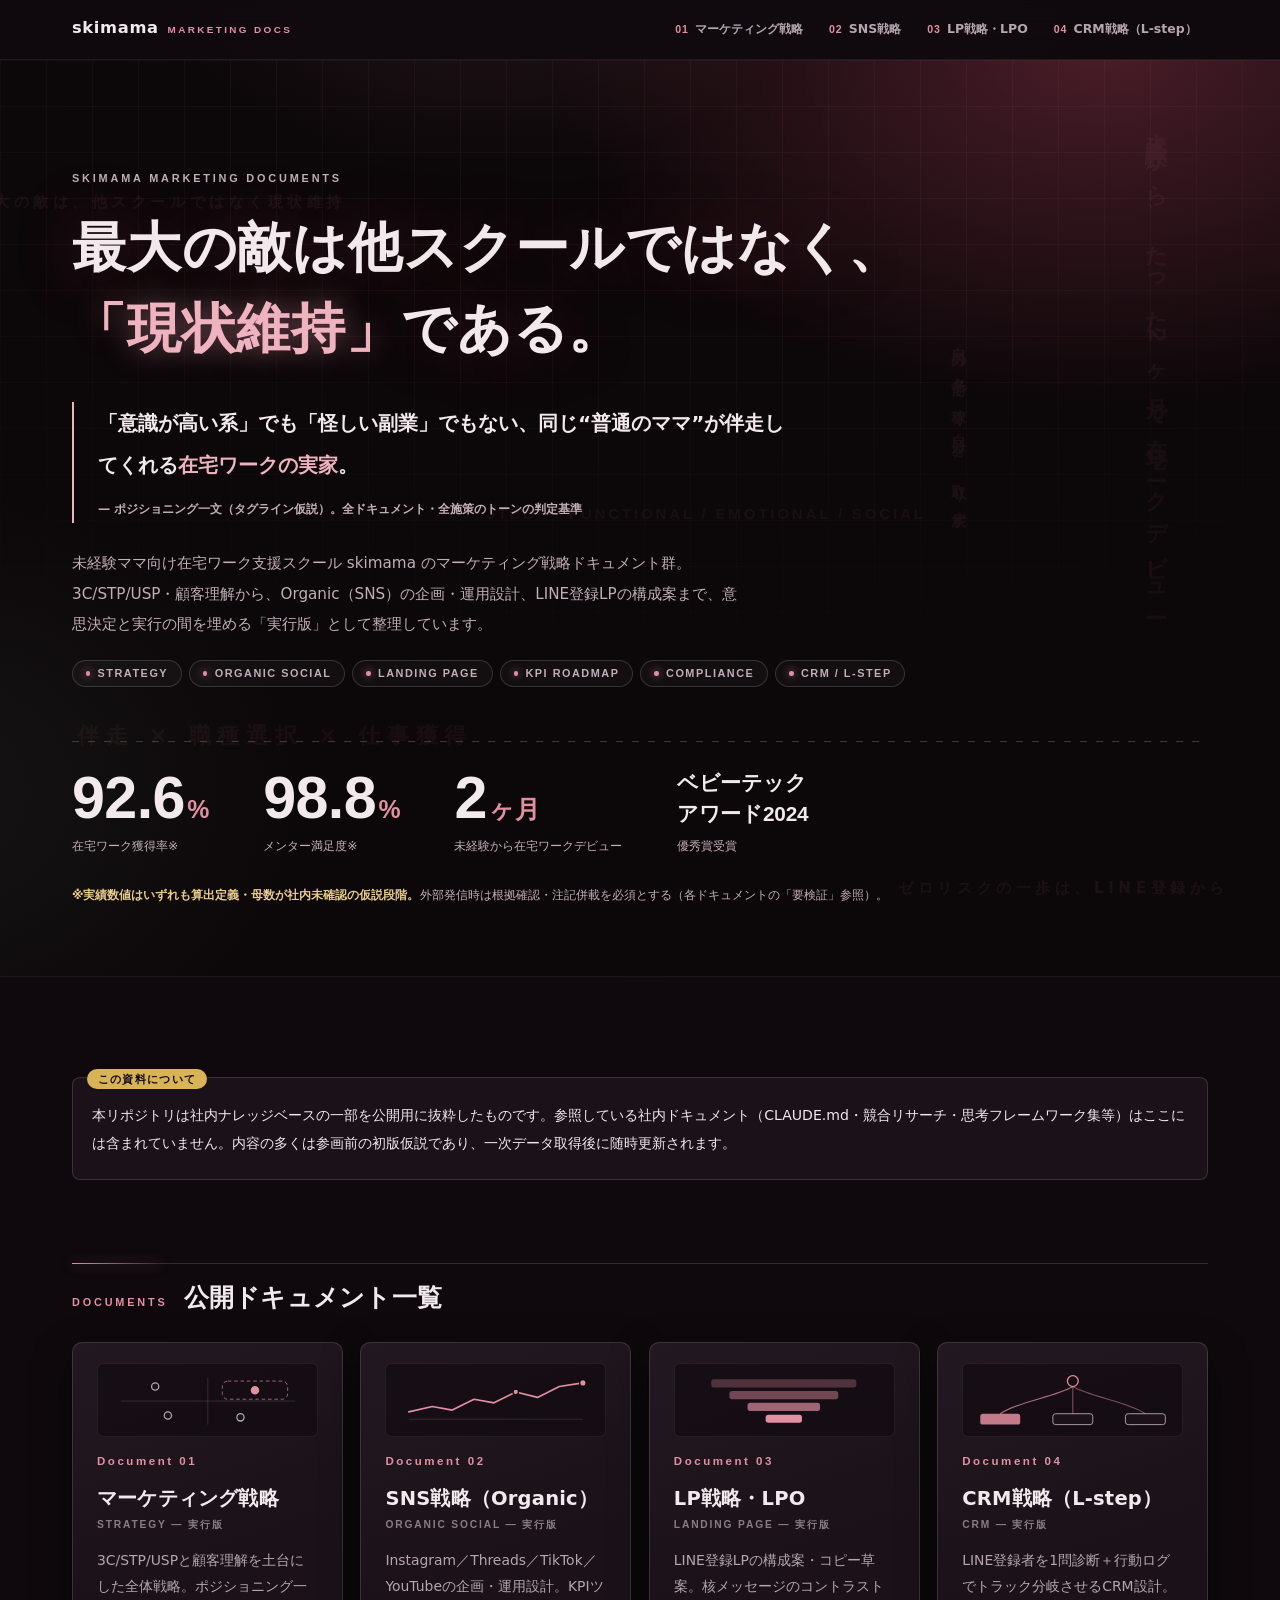
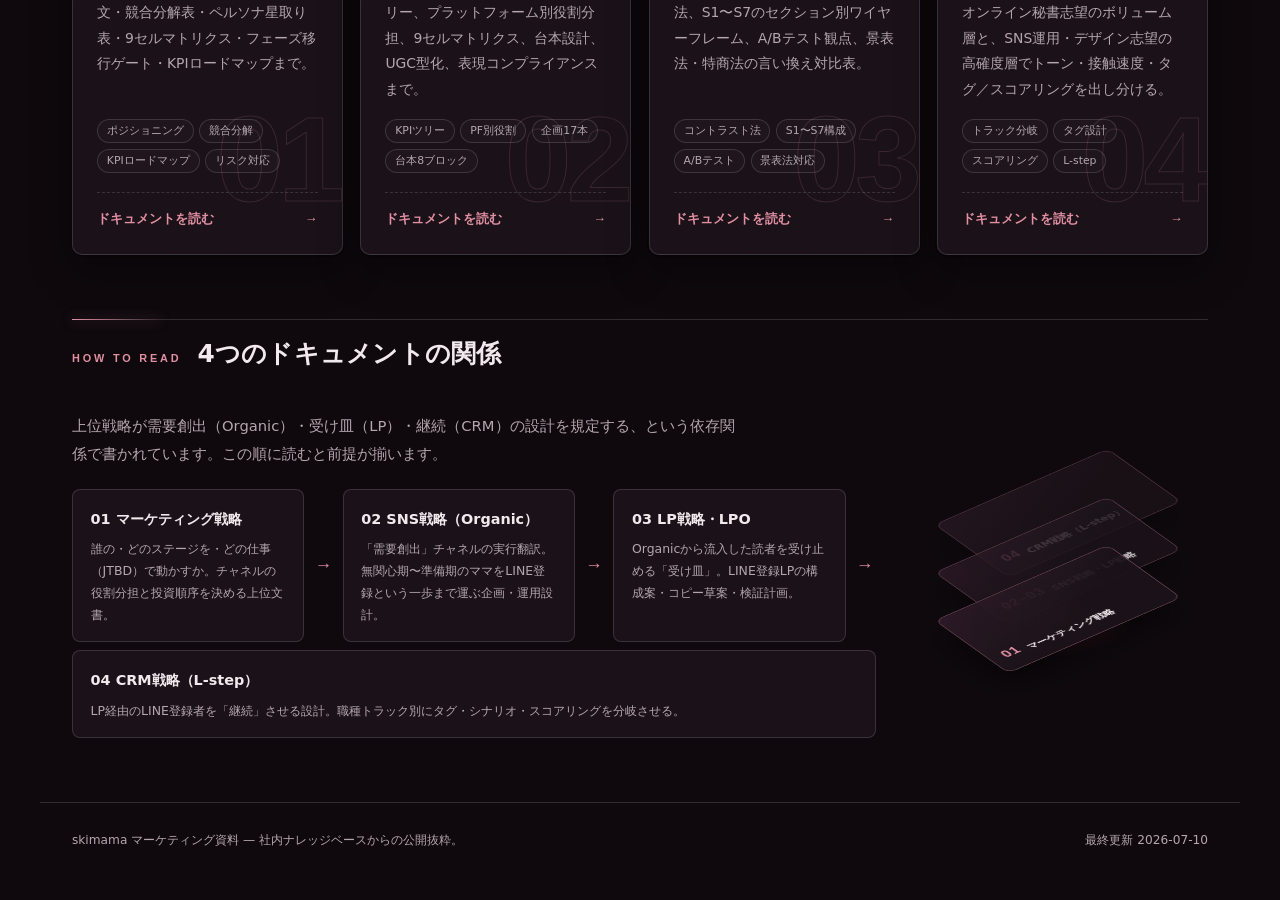
==== commit 6603b6f2: "CRM戦略（L-step）ドキュメントを追加、ハブを4ドキュメント構成に更新 職種トラック（オンライン秘書ボリューム層／専門職・高確度層／ライティング ハイブリッド）分岐によるCRM設計をMarkdo" ====
--- a/index.html
+++ b/index.html
@@ -5,7 +5,7 @@
 <meta name="viewport" content="width=device-width, initial-scale=1">
 <meta name="color-scheme" content="dark">
 <title>skimama マーケティング資料</title>
-<meta name="description" content="skimamaのマーケティング資料一覧。マーケティング戦略・SNS戦略（Organic）・LP戦略/LPOの公開版ドキュメントへのリンク集。">
+<meta name="description" content="skimamaのマーケティング資料一覧。マーケティング戦略・SNS戦略（Organic）・LP戦略/LPO・CRM戦略（L-step）の公開版ドキュメントへのリンク集。">
 <link rel="stylesheet" href="style.css">
 <script src="app.js" defer></script>
 </head>
@@ -19,6 +19,7 @@
       <a href="skimama_マーケティング戦略_実行版.html"><i>01</i>マーケティング戦略</a>
       <a href="skimama_SNS戦略_実行版.html"><i>02</i>SNS戦略</a>
       <a href="skimama_LP戦略_実行版.html"><i>03</i>LP戦略・LPO</a>
+      <a href="skimama_CRM戦略_実行版.html"><i>04</i>CRM戦略（L-step）</a>
     </nav>
   </div>
 </header>
@@ -46,6 +47,7 @@
       <li>Landing Page</li>
       <li>KPI Roadmap</li>
       <li>Compliance</li>
+      <li>CRM / L-step</li>
     </ul>
     <div class="stat-strip">
       <div class="stat">
@@ -139,17 +141,37 @@
         <div class="tags"><span>コントラスト法</span><span>S1〜S7構成</span><span>A/Bテスト</span><span>景表法対応</span></div>
         <span class="go">ドキュメントを読む<span class="arrow">→</span></span>
       </a>
+      <a class="doc-card" href="skimama_CRM戦略_実行版.html">
+        <span class="ghost" aria-hidden="true">04</span>
+        <div class="mini" aria-hidden="true">
+          <!-- ミニ図解：1点から3トラックへの分岐 -->
+          <svg viewBox="0 0 220 64">
+            <circle cx="110" cy="10" r="6" fill="none" stroke="var(--azuki)" stroke-width="1.4"/>
+            <path d="M110,16 C90,28 50,32 30,46" fill="none" stroke="var(--azuki)" stroke-width="1.2" opacity="0.75"/>
+            <path d="M110,16 C110,28 110,32 110,46" fill="none" stroke="var(--azuki)" stroke-width="1.2" opacity="0.5"/>
+            <path d="M110,16 C130,28 170,32 190,46" fill="none" stroke="var(--azuki)" stroke-width="1.2" opacity="0.5"/>
+            <rect x="8"  y="46" width="44" height="12" rx="3" fill="var(--azuki)" opacity="0.85"/>
+            <rect x="88" y="46" width="44" height="12" rx="3" fill="var(--kinu)" stroke="var(--sumi-soft)" stroke-width="1"/>
+            <rect x="168" y="46" width="44" height="12" rx="3" fill="var(--kinu)" stroke="var(--sumi-soft)" stroke-width="1"/>
+          </svg>
+        </div>
+        <span class="no">Document 04</span>
+        <h3>CRM戦略（L-step）<span class="sub" style="display:block;margin-top:0.2rem;">CRM — 実行版</span></h3>
+        <p>LINE登録者を1問診断＋行動ログでトラック分岐させるCRM設計。オンライン秘書志望のボリューム層と、SNS運用・デザイン志望の高確度層でトーン・接触速度・タグ／スコアリングを出し分ける。</p>
+        <div class="tags"><span>トラック分岐</span><span>タグ設計</span><span>スコアリング</span><span>L-step</span></div>
+        <span class="go">ドキュメントを読む<span class="arrow">→</span></span>
+      </a>
     </div>
   </section>
 
   <section class="hub-sec fx" id="how-to-read">
     <div class="hub-sec-head">
       <p class="kicker">How to Read</p>
-      <h2>3つのドキュメントの関係</h2>
+      <h2>4つのドキュメントの関係</h2>
     </div>
     <div class="how-grid">
       <div>
-        <p style="font-size:0.92rem;max-width:46em;color:var(--sumi-soft);">上位戦略が需要創出（Organic）と受け皿（LP）の設計を規定する、という依存関係で書かれています。この順に読むと前提が揃います。</p>
+        <p style="font-size:0.92rem;max-width:46em;color:var(--sumi-soft);">上位戦略が需要創出（Organic）・受け皿（LP）・継続（CRM）の設計を規定する、という依存関係で書かれています。この順に読むと前提が揃います。</p>
         <div class="read-flow" style="margin-top:1.3rem;">
           <div class="rf-step">
             <span class="t">01 マーケティング戦略</span>
@@ -165,11 +187,16 @@
             <span class="t">03 LP戦略・LPO</span>
             <span class="d">Organicから流入した読者を受け止める「受け皿」。LINE登録LPの構成案・コピー草案・検証計画。</span>
           </div>
+          <span class="rf-arrow" aria-hidden="true">→</span>
+          <div class="rf-step">
+            <span class="t">04 CRM戦略（L-step）</span>
+            <span class="d">LP経由のLINE登録者を「継続」させる設計。職種トラック別にタグ・シナリオ・スコアリングを分岐させる。</span>
+          </div>
         </div>
       </div>
       <div class="iso" aria-hidden="true">
-        <div class="iso-plate p3"><i>03</i>LP戦略・LPO</div>
-        <div class="iso-plate p2"><i>02</i>SNS戦略（Organic）</div>
+        <div class="iso-plate p3"><i>04</i>CRM戦略（L-step）</div>
+        <div class="iso-plate p2"><i>02–03</i>SNS戦略・LP戦略</div>
         <div class="iso-plate p1"><i>01</i>マーケティング戦略</div>
       </div>
     </div>
@@ -179,7 +206,7 @@
 
 <footer class="hub-footer">
   <span>skimama マーケティング資料 — 社内ナレッジベースからの公開抜粋。</span>
-  <span>最終更新 2026-07-08</span>
+  <span>最終更新 2026-07-10</span>
 </footer>
 </body>
 </html>
--- a/style.css
+++ b/style.css
@@ -3,7 +3,10 @@
    コンセプト：ダーク×テック基調への全面転換（クライアント確定方針）。
    ただし紫/青の汎用ネオンには逃げず、ブランド資産である小豆（azuki）を
    ダーク背景上のグロー・アクセントの中心に据える。
-   和文明朝×ゴシックの編集的タイポグラフィは維持（skimamaらしさの核）。
+   タイポグラフィはクライアント指示（参考サイトMeme準拠）により
+   全面ゴシック体基調へ更新（v2.1）。明朝は廃止し、階調は
+   「太さ」で作る：見出し＝極太ゴシック（W8/800）、本文＝通常ウェイト、
+   数値・英字ラベル＝欧文フォント（--font-num）のコントラストで担保。
    背景モチーフはコードスニペットではなく「刺し縫い（ステッチ）の点線」＋
    「戦略ドキュメント自身のフレーズが薄く浮かぶアンビエントテキスト」。
    -------------------------------------------------------------
@@ -51,7 +54,9 @@
   --c1:#D4718A; --c2:#41925F; --c3:#B28C2B; --c4:#9668BC;
   --shadow:0 1px 2px rgba(0,0,0,0.5), 0 14px 40px rgba(0,0,0,0.45);
   --glow-card:0 0 0 1px rgba(226,143,162,0.06), 0 8px 40px rgba(156,59,82,0.10);
-  --font-serif:"Noto Serif JP","Hiragino Mincho ProN","Yu Mincho","YuMincho",serif;
+  /* 見出し用：極太ゴシック（明朝は廃止。--font-serifは互換エイリアスとして残置） */
+  --font-head:"Hiragino Sans","Hiragino Kaku Gothic ProN","Yu Gothic UI","Yu Gothic","Noto Sans JP",system-ui,sans-serif;
+  --font-serif:var(--font-head);
   --font-sans:"Hiragino Sans","Hiragino Kaku Gothic ProN","Yu Gothic","Noto Sans JP",system-ui,sans-serif;
   --font-num:"Avenir Next","Helvetica Neue","Segoe UI",Arial,sans-serif;
   /* 刺し縫い（running stitch）モチーフ */
@@ -75,7 +80,7 @@
   overflow-wrap:break-word;
   overflow-x:hidden; /* safety net: no element should force page-level horizontal scroll */
 }
-h1,h2,h3{ font-family:var(--font-serif); font-weight:600; color:var(--sumi); text-wrap:balance; line-height:1.45; }
+h1,h2,h3{ font-family:var(--font-head); font-weight:800; color:var(--sumi); text-wrap:balance; line-height:1.45; letter-spacing:0.01em; }
 h4,h5{ font-family:var(--font-sans); font-weight:700; color:var(--sumi); }
 a{ color:var(--azuki); text-decoration-thickness:1px; text-underline-offset:3px; }
 a:hover{ color:var(--azuki-deep); }
@@ -161,7 +166,7 @@
   display:flex; align-items:baseline; justify-content:space-between; gap:1rem; flex-wrap:wrap;
 }
 .brand{
-  font-family:var(--font-serif); font-weight:700; font-size:1.02rem;
+  font-family:var(--font-head); font-weight:700; font-size:1.02rem;
   color:var(--sumi); text-decoration:none; letter-spacing:0.04em;
   display:inline-flex; align-items:baseline; gap:0.55rem;
 }
@@ -256,7 +261,7 @@
 /* 層3：アンビエントフレーズ（戦略ドキュメント自身の言葉が薄く浮かぶ） */
 .amb{ position:absolute; inset:0; z-index:-1; overflow:hidden; pointer-events:none; }
 .amb span{
-  position:absolute; font-family:var(--font-serif); white-space:nowrap;
+  position:absolute; font-family:var(--font-head); font-weight:600; white-space:nowrap;
   color:var(--azuki); opacity:0.07; letter-spacing:0.3em; font-size:0.95rem;
   user-select:none;
 }
@@ -281,14 +286,14 @@
 .hero-title{
   margin:1.1rem 0 0; color:var(--fukaume-ink);
   font-size:clamp(1.8rem,5vw,3.4rem);
-  font-weight:700; line-height:1.5; letter-spacing:0.015em;
+  font-weight:800; line-height:1.5; letter-spacing:0.015em;
   max-width:24em;
   text-shadow:0 0 60px rgba(156,59,82,0.35);
 }
 .hero-title em{ font-style:normal; color:#EFB3C0; text-shadow:0 0 28px rgba(226,143,162,0.5); }
 .hero-tagline{
   position:relative; margin:2rem 0 0; max-width:36em;
-  font-family:var(--font-serif); font-size:clamp(1.02rem,1.9vw,1.25rem);
+  font-family:var(--font-head); font-weight:600; font-size:clamp(1.02rem,1.9vw,1.25rem);
   line-height:2.1; color:var(--fukaume-ink);
   padding-left:1.2em;
   border-left:2px solid #EFB3C0;
@@ -354,7 +359,7 @@
 .hub-sec-head .kicker{ color:var(--azuki); }
 .hub-sec-head h2{ margin:0; font-size:clamp(1.25rem,2.4vw,1.55rem); }
 
-.doc-grid{ display:grid; grid-template-columns:repeat(3,minmax(0,1fr)); gap:1.1rem; }
+.doc-grid{ display:grid; grid-template-columns:repeat(auto-fit,minmax(250px,1fr)); gap:1.1rem; }
 @media (max-width:900px){ .doc-grid{ grid-template-columns:1fr; } }
 .doc-card{
   position:relative; display:flex; flex-direction:column; overflow:hidden;
@@ -388,7 +393,7 @@
   letter-spacing:0.22em; color:var(--azuki); font-variant-numeric:tabular-nums;
 }
 .doc-card h3{
-  margin:0.7rem 0 0.15rem; font-family:var(--font-serif);
+  margin:0.7rem 0 0.15rem; font-family:var(--font-head);
   font-size:1.22rem; line-height:1.5;
 }
 .doc-card .sub{
@@ -476,7 +481,7 @@
 }
 .doc-hero h1{
   margin:1rem 0 0; font-size:clamp(1.7rem,4.4vw,2.7rem); line-height:1.5; letter-spacing:0.01em;
-  max-width:24em; font-weight:700;
+  max-width:24em; font-weight:800;
   text-shadow:0 0 50px rgba(156,59,82,0.3);
 }
 .doc-hero .doc-lede{
@@ -489,7 +494,7 @@
 .doc-hero .meta-row .sep{ color:var(--line-strong); }
 .doc-vertical{
   position:absolute; top:clamp(2.8rem,7vw,4.8rem); right:clamp(1rem,3vw,2rem);
-  writing-mode:vertical-rl; font-family:var(--font-serif);
+  writing-mode:vertical-rl; font-family:var(--font-head);
   font-size:0.78rem; letter-spacing:0.35em; color:var(--sumi-faint);
   border-left:1px solid var(--line); padding-left:0.7rem;
   max-height:16em;
@@ -662,16 +667,16 @@
 .draft .draft-body > :first-child{ margin-top:0; }
 .draft .draft-body > :last-child{ margin-bottom:0; }
 .draft .copy{
-  font-family:var(--font-serif); font-size:1.06rem; line-height:2; margin:0.5rem 0;
-}
-.draft .copy.big{ font-size:clamp(1.15rem,2.4vw,1.45rem); font-weight:600; }
+  font-family:var(--font-head); font-weight:600; font-size:1.06rem; line-height:2; margin:0.5rem 0;
+}
+.draft .copy.big{ font-size:clamp(1.15rem,2.4vw,1.45rem); font-weight:800; }
 .draft ul{ margin:0.6rem 0; }
 
 /* pull quote */
 .pull{
   position:relative; margin:1.8rem 0; padding:0.4rem 0 0.4rem 1.6rem;
   border-left:2px solid var(--azuki);
-  font-family:var(--font-serif); font-size:clamp(1.05rem,2vw,1.25rem); line-height:2.1;
+  font-family:var(--font-head); font-weight:600; font-size:clamp(1.05rem,2vw,1.25rem); line-height:2.1;
 }
 .pull::before{
   content:""; position:absolute; left:-2px; top:0; width:2px; height:100%;
@@ -687,7 +692,7 @@
 }
 .define .row:last-child{ border-bottom:none; }
 .define .k{
-  padding:1rem 1.1rem; font-family:var(--font-serif); font-weight:700; font-size:0.92rem;
+  padding:1rem 1.1rem; font-family:var(--font-head); font-weight:700; font-size:0.92rem;
   color:var(--azuki); border-right:1px solid var(--line-soft);
 }
 .define .v{ padding:1rem 1.2rem; font-size:0.9rem; line-height:1.95; }
@@ -751,7 +756,7 @@
   border:1px solid var(--line); border-radius:8px; background:var(--kinu);
   box-shadow:var(--shadow); padding:1.2rem 1.25rem 1.1rem;
 }
-.gate .gate-title{ margin:0; font-family:var(--font-serif); font-weight:700; font-size:1rem; }
+.gate .gate-title{ margin:0; font-family:var(--font-head); font-weight:700; font-size:1rem; }
 .gate .gate-sub{ margin:0.15rem 0 0.8rem; font-size:0.76rem; color:var(--sumi-soft); }
 .gate ol{ margin:0; padding-left:1.3em; font-size:0.86rem; }
 .gate ol li{ margin:0.5rem 0; }
@@ -807,7 +812,7 @@
   transition:border-color .18s ease, box-shadow .18s ease;
 }
 .doc-nav-grid a:hover{ border-color:rgba(226,143,162,0.55); box-shadow:0 0 26px rgba(156,59,82,0.18); }
-.doc-nav-grid .t{ display:block; font-weight:700; font-size:0.92rem; font-family:var(--font-serif); }
+.doc-nav-grid .t{ display:block; font-weight:700; font-size:0.92rem; font-family:var(--font-head); }
 .doc-nav-grid .d{ display:block; margin-top:0.25rem; font-size:0.76rem; color:var(--sumi-soft); }
 .doc-nav-grid i{
   font-style:normal; font-family:var(--font-num); font-size:0.62rem; font-weight:600;
@@ -1055,3 +1060,130 @@
 
 /* ---------- カウントアップ数値 ---------- */
 .cnt{ font-variant-numeric:tabular-nums; }
+
+/* =============================================================
+   v2.1で追加した図解コンポーネント
+   （表・テキスト羅列の図解化：ペルソナカード／リスクカード／
+     企画カード／A/Bテスト優先度レーン）
+   ============================================================= */
+
+/* ---------- persona card（優先度・痛み強度・訴求ルート） ---------- */
+.persona-grid{ display:grid; grid-template-columns:repeat(auto-fit,minmax(300px,1fr)); gap:1rem; margin:1.4rem 0; }
+.persona{
+  position:relative; overflow:hidden;
+  border:1px solid var(--line); border-radius:8px;
+  background:var(--kinu); box-shadow:var(--shadow);
+  padding:1.15rem 1.2rem 1.1rem;
+}
+.persona.top{ border-color:rgba(226,143,162,0.5); box-shadow:var(--shadow), 0 0 26px rgba(156,59,82,0.16); }
+.persona .ps-ghost{
+  position:absolute; right:0.3rem; top:-0.9rem; z-index:0;
+  font-family:var(--font-num); font-weight:700; font-size:4.8rem; line-height:1.4;
+  color:transparent; -webkit-text-stroke:1px rgba(226,143,162,0.16);
+  pointer-events:none; user-select:none; letter-spacing:-0.02em;
+}
+.persona > *{ position:relative; z-index:1; }
+.persona .ps-rank{
+  font-family:var(--font-num); font-weight:700; font-size:0.78rem;
+  letter-spacing:0.2em; text-transform:uppercase; color:var(--azuki);
+}
+.persona .ps-who{ margin:0.4rem 0 0; font-weight:700; font-size:0.89rem; line-height:1.85; }
+.ps-pain{ display:flex; align-items:center; gap:0.6rem; margin:0.9rem 0 0; }
+.ps-pain .k{ font-size:0.7rem; font-weight:700; color:var(--sumi-soft); letter-spacing:0.05em; white-space:nowrap; }
+.ps-pain .bar{ flex:1 1 auto; max-width:10.5rem; display:flex; gap:2px; }
+.ps-pain .bar i{ height:0.55rem; flex:1 1 0; border-radius:2px; background:rgba(242,233,237,0.06); border:1px solid var(--line-soft); }
+.ps-pain .bar i.on{ background:var(--c1); border-color:transparent; }
+.ps-pain .v{
+  font-family:var(--font-num); font-weight:700; font-size:0.8rem;
+  color:var(--sumi); font-variant-numeric:tabular-nums; white-space:nowrap;
+}
+.ps-route{
+  list-style:none; margin:1rem 0 0; padding:0.85rem 0 0;
+  border-top:1px dashed var(--line);
+  display:flex; flex-direction:column; gap:0.5rem;
+}
+.ps-route li{
+  margin:0; display:grid; grid-template-columns:3.6em minmax(0,1fr); gap:0.65rem;
+  font-size:0.8rem; line-height:1.8; color:var(--sumi-soft);
+}
+.ps-route li b{
+  align-self:start; text-align:center;
+  font-size:0.68rem; font-weight:700; line-height:1.7; color:var(--azuki);
+  border:1px solid rgba(226,143,162,0.35); border-radius:999px;
+  background:var(--azuki-soft); margin-top:0.15em;
+}
+.ps-route li:last-child b{ background:var(--azuki); color:var(--ink-dark); border-color:transparent; }
+.ps-route li span strong{ color:var(--sumi); }
+
+/* ---------- risk card（リスク・影響・対応方針） ---------- */
+.risk-grid{ display:grid; grid-template-columns:repeat(auto-fit,minmax(320px,1fr)); gap:0.9rem; margin:1.4rem 0; }
+.risk{
+  border:1px solid var(--line); border-left:3px solid var(--c1); border-radius:8px;
+  background:var(--kinu); box-shadow:var(--shadow);
+  padding:1rem 1.1rem 0.95rem;
+}
+.risk .rk-t{
+  margin:0; font-weight:700; font-size:0.88rem; line-height:1.85; color:var(--sumi);
+  display:flex; gap:0.55rem; align-items:flex-start;
+}
+.risk .rk-t .ico{ color:var(--c1); width:1.2em; height:1.2em; margin-top:0.35em; }
+.rk-row{
+  display:grid; grid-template-columns:3.4em minmax(0,1fr); gap:0.65rem;
+  margin-top:0.7rem; font-size:0.8rem; line-height:1.8; color:var(--sumi-soft);
+}
+.rk-row p{ margin:0; }
+.rk-row .rk-k{
+  align-self:start; text-align:center;
+  font-size:0.68rem; font-weight:700; line-height:1.7;
+  border-radius:999px; margin-top:0.15em;
+}
+.rk-row.impact .rk-k{ color:var(--karashi); background:var(--karashi-soft); border:1px solid rgba(217,180,87,0.3); }
+.rk-row.action .rk-k{ color:var(--matsuba); background:var(--matsuba-soft); border:1px solid rgba(147,186,161,0.3); }
+
+/* ---------- idea card（企画：フックを主役にしたカード） ---------- */
+.idea-grid{ display:grid; grid-template-columns:repeat(auto-fit,minmax(250px,1fr)); gap:0.7rem; margin:0.2rem 0 0; }
+.idea{
+  display:flex; flex-direction:column;
+  border:1px solid var(--line); border-radius:8px;
+  background:var(--yoru-2); padding:0.9rem 1rem 0.85rem;
+}
+.idea .id-no{
+  font-family:var(--font-num); font-weight:700; font-size:0.66rem;
+  letter-spacing:0.18em; text-transform:uppercase; color:var(--azuki);
+}
+.idea .id-t{ margin:0.35rem 0 0; font-family:var(--font-head); font-weight:800; font-size:0.95rem; line-height:1.65; color:var(--sumi); }
+.idea .id-hook{
+  margin:0.65rem 0 0; padding:0.5rem 0.75rem;
+  border-left:2px solid var(--azuki); border-radius:0 6px 6px 0;
+  background:var(--azuki-soft);
+  font-weight:700; font-size:0.85rem; line-height:1.85; color:var(--sumi);
+}
+.idea .id-d{ margin:0.65rem 0 0; font-size:0.76rem; line-height:1.85; color:var(--sumi-soft); flex-grow:1; }
+
+/* ---------- A/Bテスト優先度レーン ---------- */
+.ab-lane-wrap{ overflow-x:auto; -webkit-overflow-scrolling:touch; }
+.ab-lane{
+  list-style:none; display:flex; gap:0.45rem; align-items:stretch;
+  margin:0.2rem 0 0; padding:0; min-width:680px;
+}
+.ab-lane li{
+  flex:1 1 0; min-width:0; margin:0;
+  border:1px solid var(--line); border-radius:7px;
+  background:var(--yoru-2); padding:0.55rem 0.65rem 0.5rem;
+  font-size:0.71rem; line-height:1.7; color:var(--sumi-soft);
+}
+.ab-lane li b{
+  display:block; font-family:var(--font-num); font-weight:700; font-size:1.05rem;
+  color:var(--azuki); font-variant-numeric:tabular-nums;
+}
+.ab-lane li:first-child{
+  border-color:rgba(226,143,162,0.6); background:var(--azuki-soft);
+  color:var(--sumi); box-shadow:0 0 18px rgba(156,59,82,0.18);
+}
+.ab-axis{
+  min-width:680px; margin-top:0.6rem; padding-top:0.5rem;
+  background-image:var(--stitch); background-repeat:no-repeat; background-size:100% 1px;
+  display:flex; justify-content:space-between; gap:1rem;
+  font-size:0.7rem; font-weight:700; color:var(--sumi-faint); letter-spacing:0.04em;
+}
+.ab-axis .hi{ color:var(--azuki); }
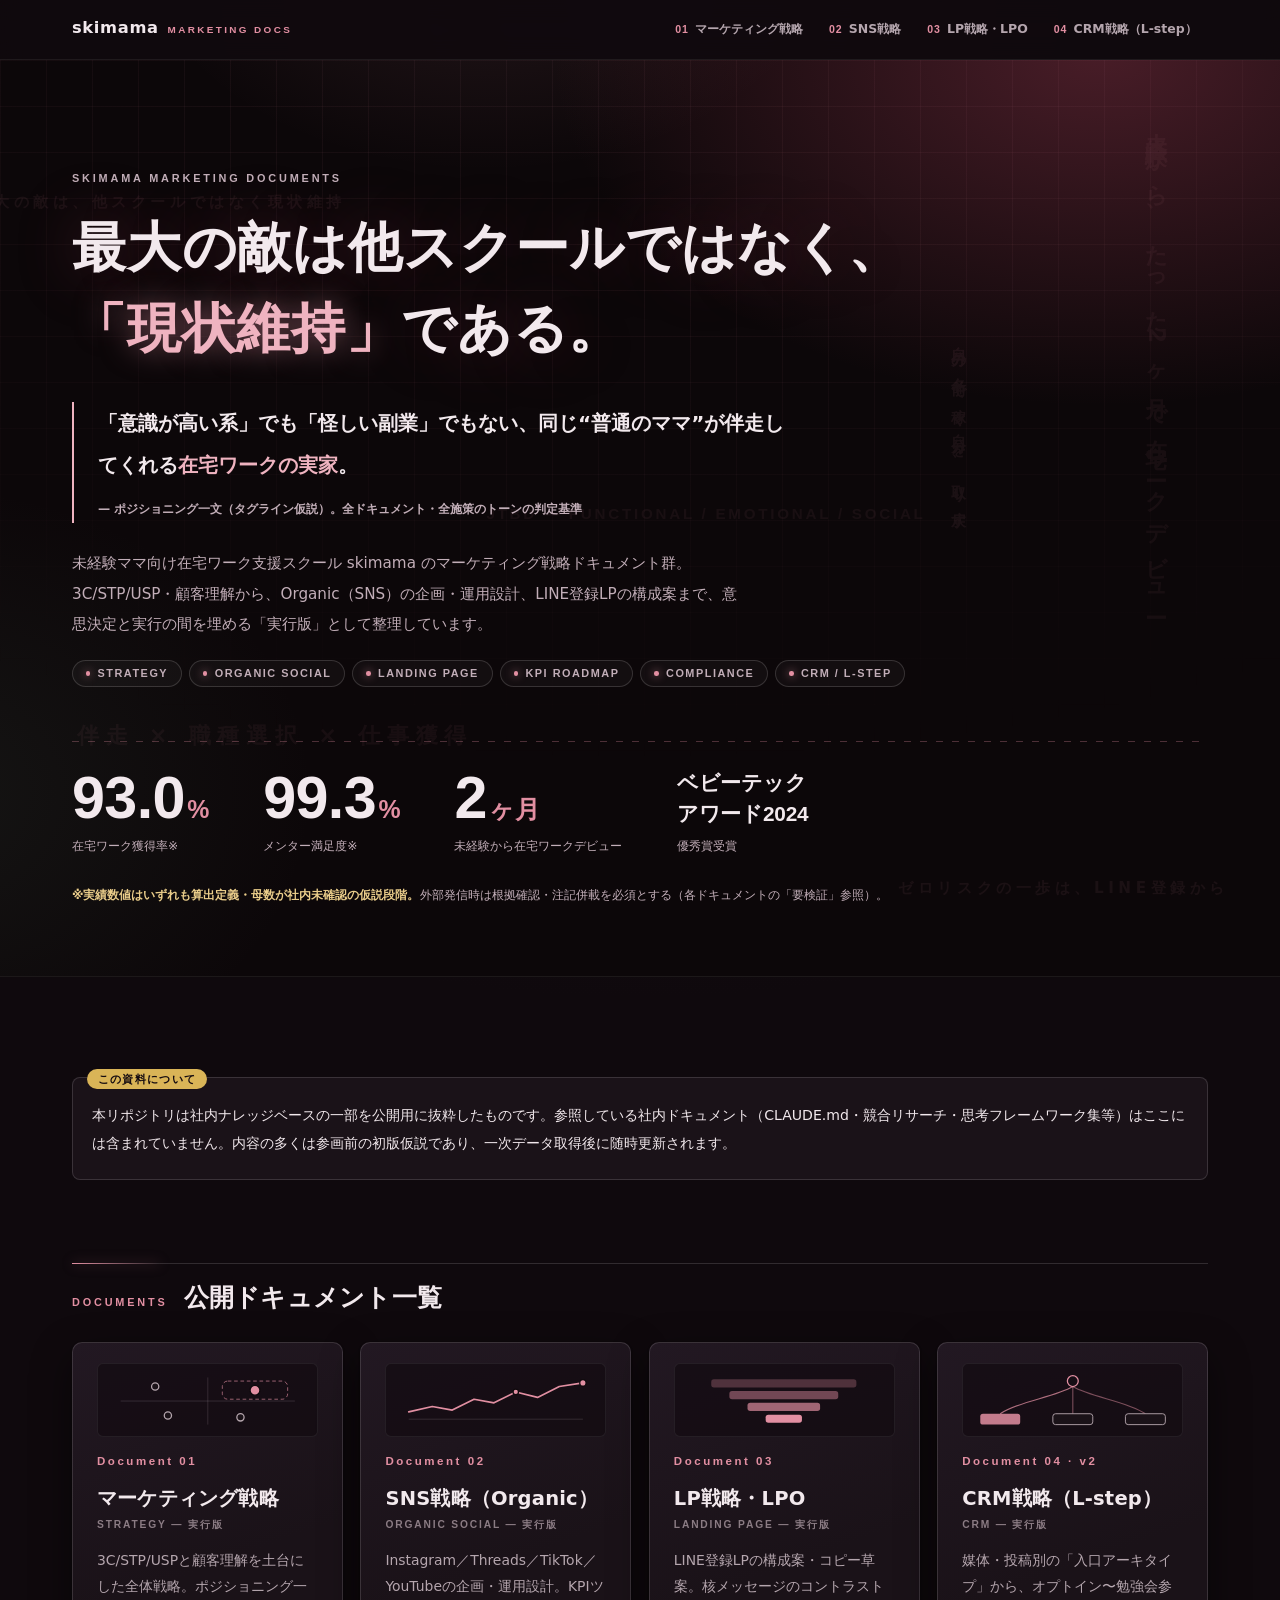
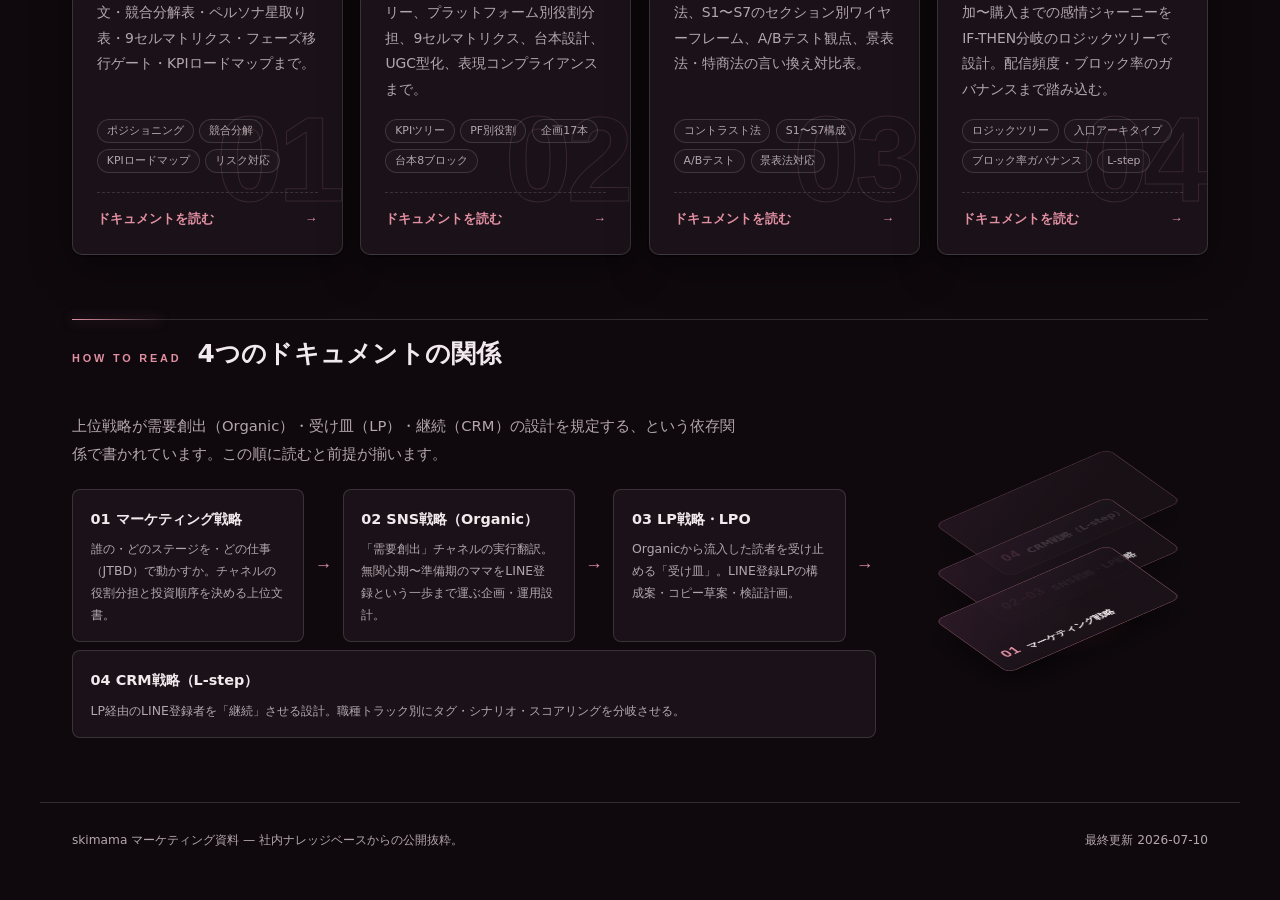
==== commit a6824b96: "CRM戦略をv2に全面刷新: 感情ジャーニーのロジックツリーを図解化 入口アーキタイプ表、S0-S7の感情ステートマップ、2つのワークド・イグ ザンプル（トラックA/B別のフルロジックツリー）、検討期" ====
--- a/index.html
+++ b/index.html
@@ -155,10 +155,10 @@
             <rect x="168" y="46" width="44" height="12" rx="3" fill="var(--kinu)" stroke="var(--sumi-soft)" stroke-width="1"/>
           </svg>
         </div>
-        <span class="no">Document 04</span>
+        <span class="no">Document 04 · v2</span>
         <h3>CRM戦略（L-step）<span class="sub" style="display:block;margin-top:0.2rem;">CRM — 実行版</span></h3>
-        <p>LINE登録者を1問診断＋行動ログでトラック分岐させるCRM設計。オンライン秘書志望のボリューム層と、SNS運用・デザイン志望の高確度層でトーン・接触速度・タグ／スコアリングを出し分ける。</p>
-        <div class="tags"><span>トラック分岐</span><span>タグ設計</span><span>スコアリング</span><span>L-step</span></div>
+        <p>媒体・投稿別の「入口アーキタイプ」から、オプトイン〜勉強会参加〜購入までの感情ジャーニーをIF-THEN分岐のロジックツリーで設計。配信頻度・ブロック率のガバナンスまで踏み込む。</p>
+        <div class="tags"><span>ロジックツリー</span><span>入口アーキタイプ</span><span>ブロック率ガバナンス</span><span>L-step</span></div>
         <span class="go">ドキュメントを読む<span class="arrow">→</span></span>
       </a>
     </div>
--- a/style.css
+++ b/style.css
@@ -734,6 +734,12 @@
 .step.lp{ padding-left:3.1rem; }
 .step.lp::before{ left:0.98rem; }
 
+.step.hot .step-body{
+  background:var(--azuki-soft); border:1px solid rgba(226,143,162,0.35); border-radius:8px;
+  padding:0.8rem 1rem; margin-top:0.7rem;
+}
+.step.hot .step-title{ color:var(--azuki-deep); }
+
 /* フロー */
 .flow{ margin:1.4rem 0; display:flex; flex-direction:column; gap:0; }
 .flow .f-node{
